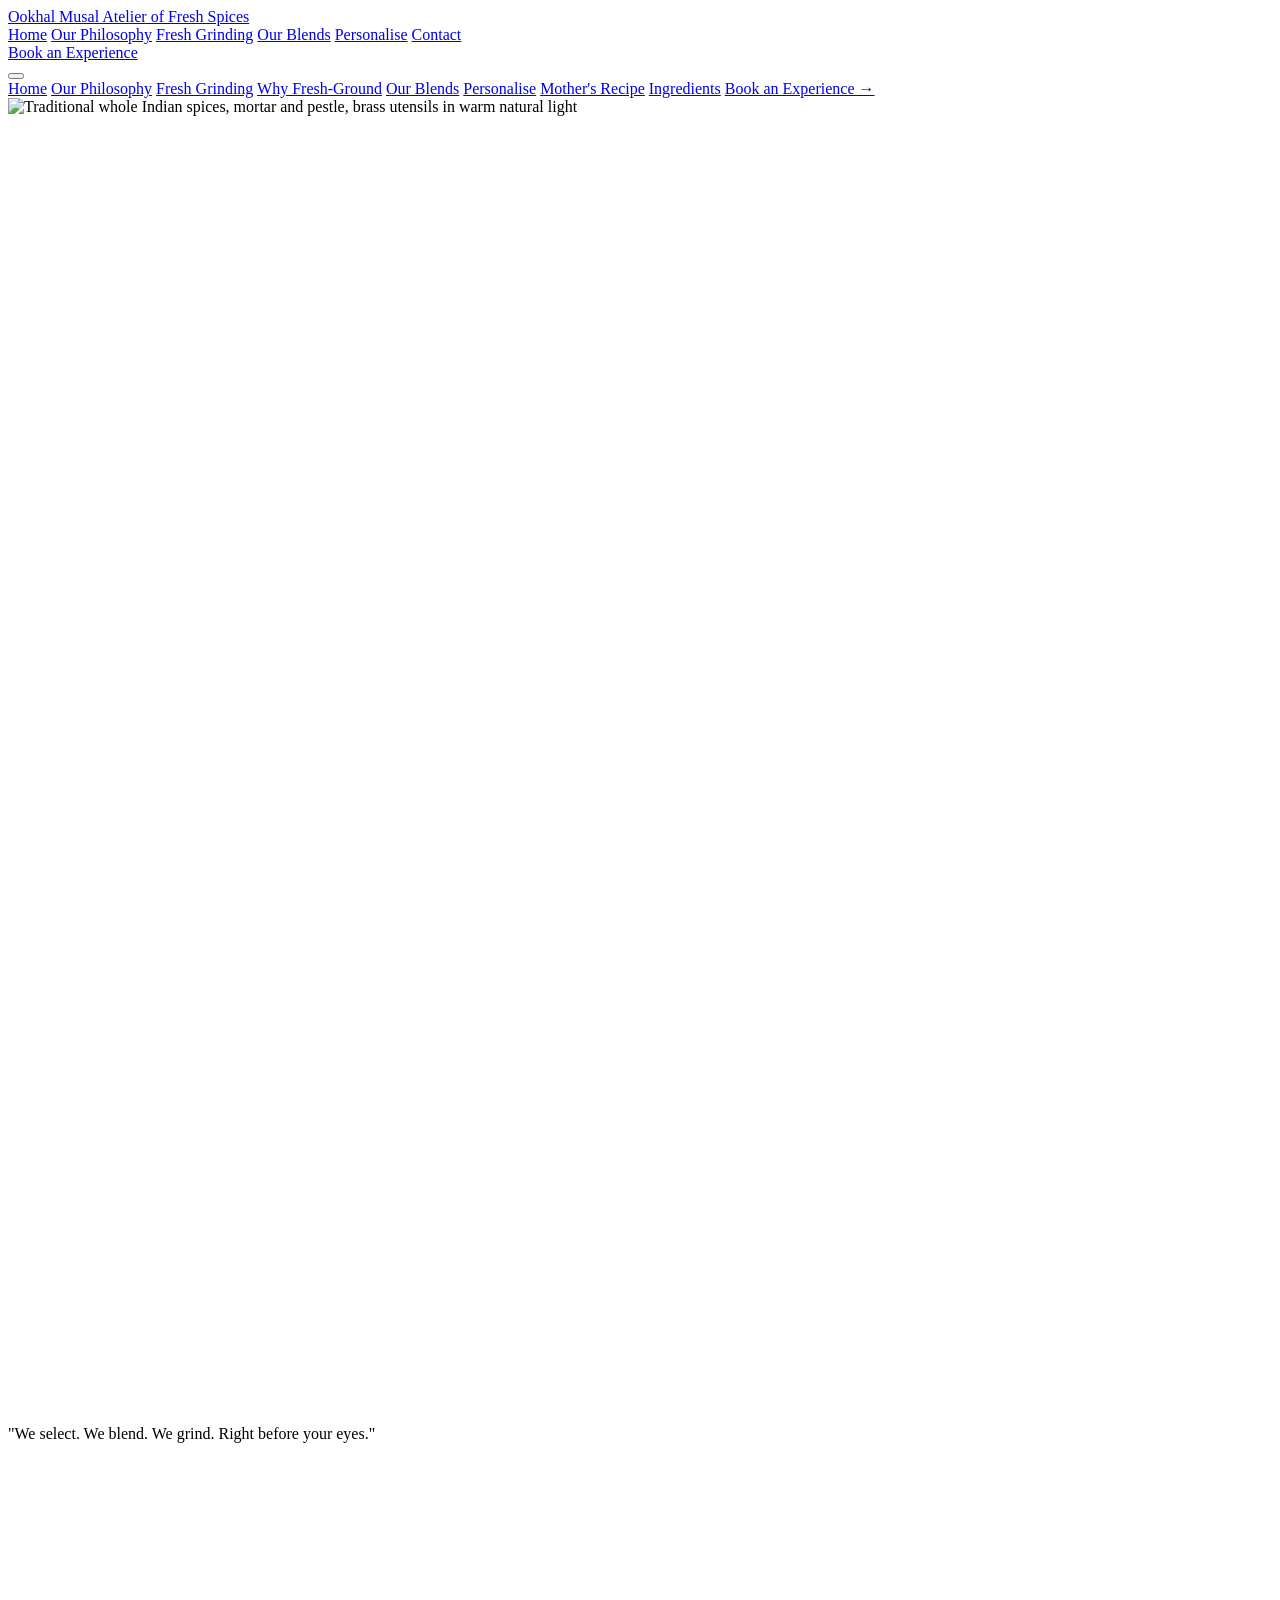
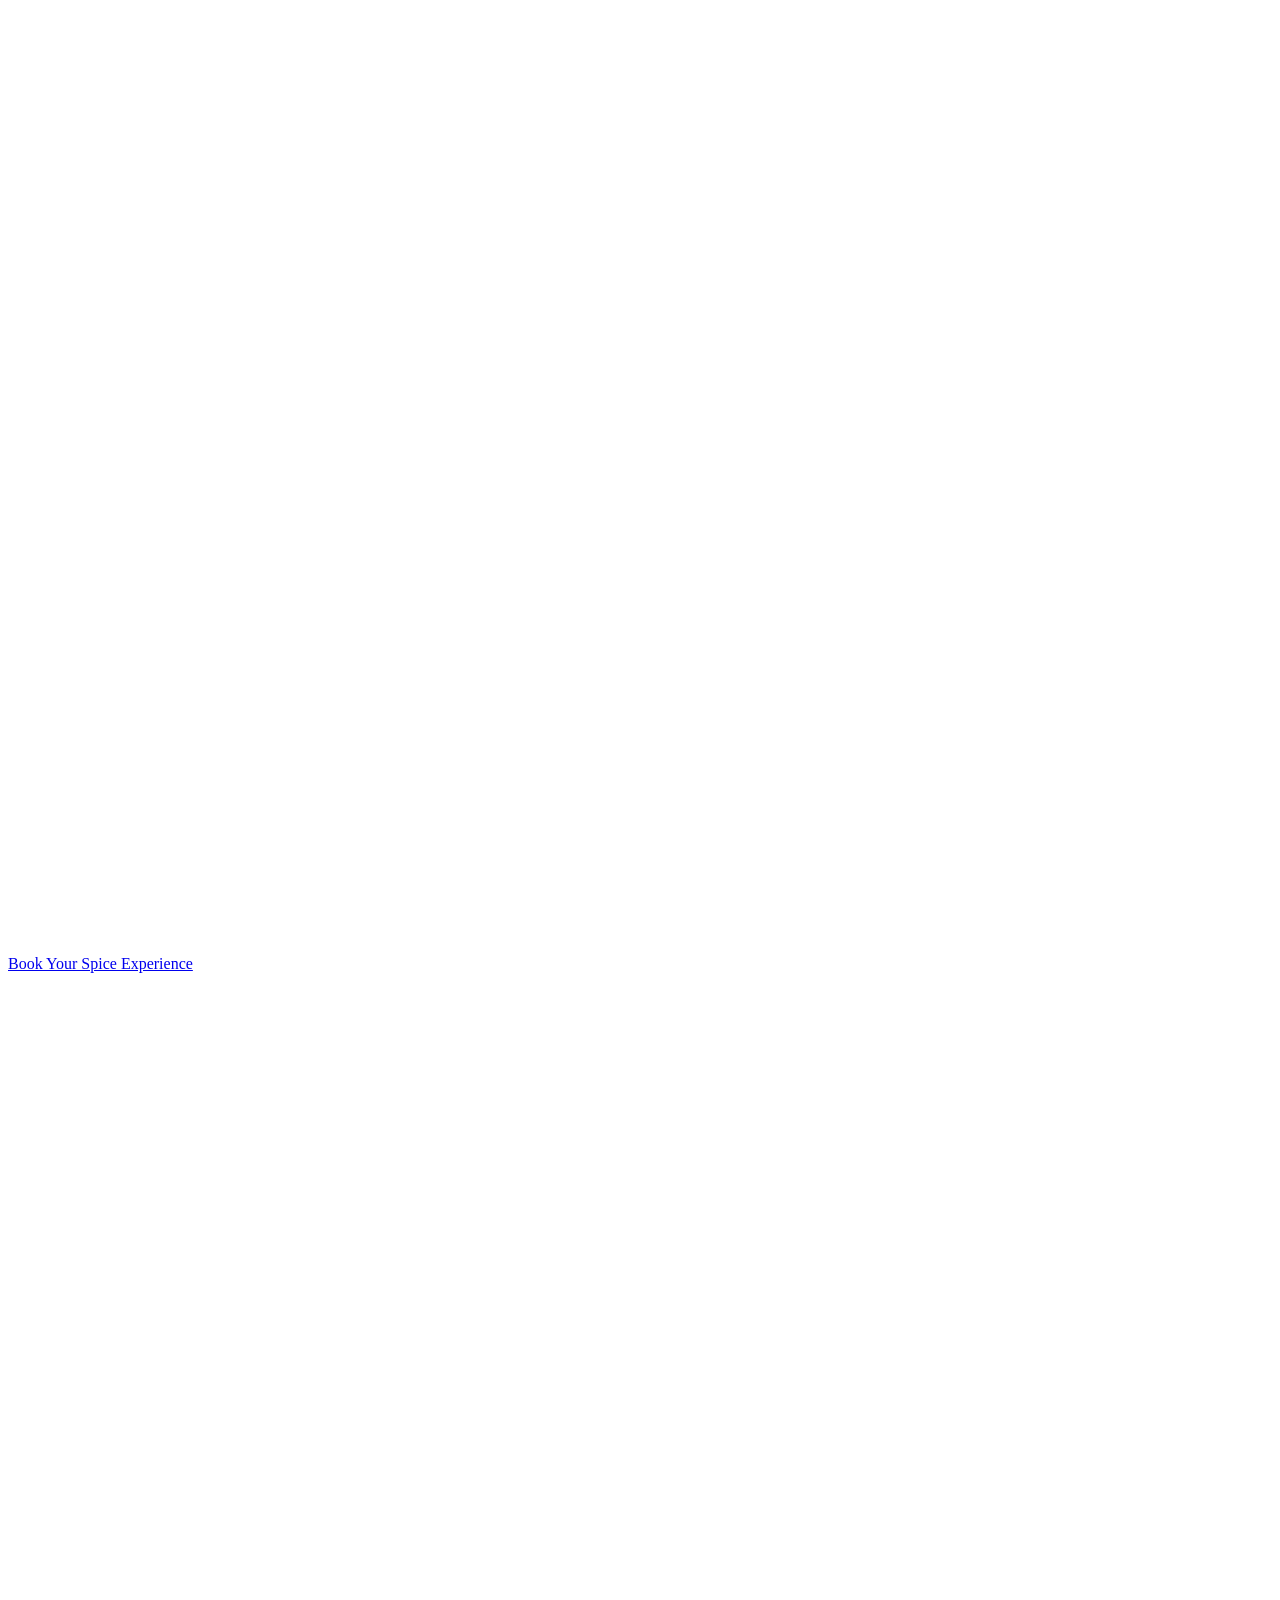
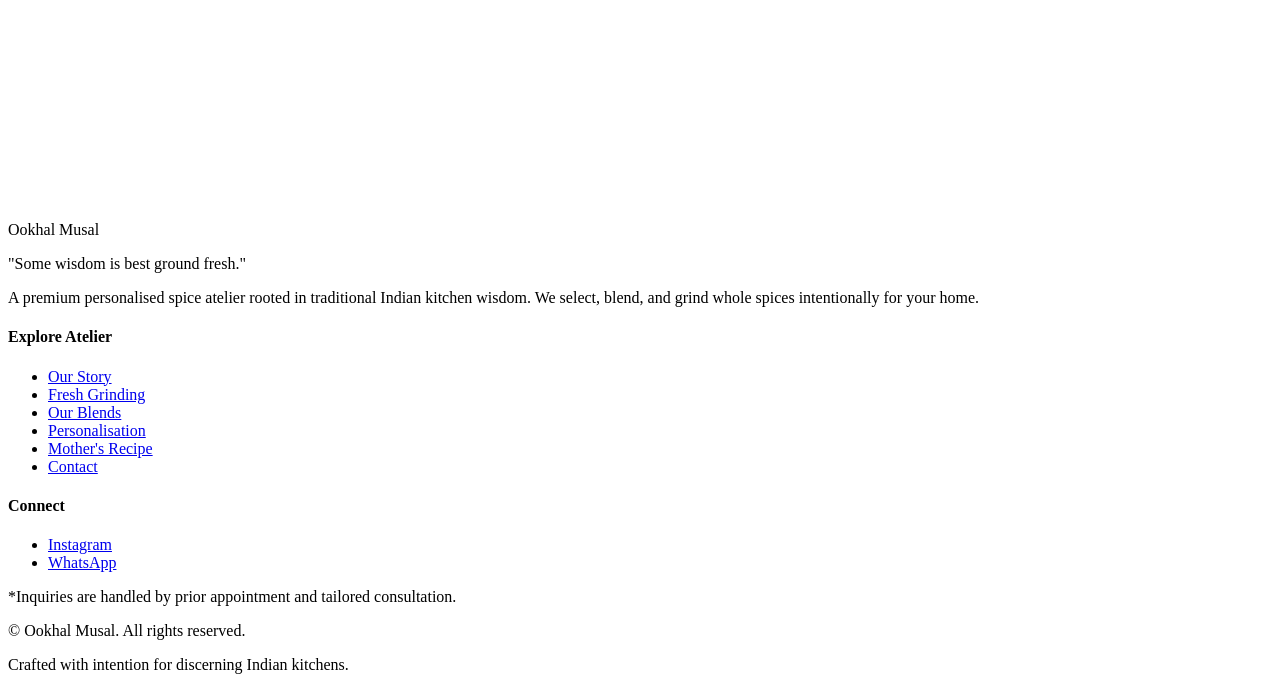
==== index.html @ a15b0752 "Add files via upload" ====
<!DOCTYPE html>
<html lang="en" class="scroll-smooth">
<head>
  <meta charset="UTF-8">
  <meta name="viewport" content="width=device-width, initial-scale=1.0">
  <title>Ookhal Musal | Fresh-Ground Spices, Made for Your Kitchen</title>
  <meta name="description" content="Rediscover the wisdom of traditional Indian kitchens. Ookhal Musal creates personalised spice blends using whole spices, freshly blended and ground for your kitchen.">
  
  <!-- Google Fonts: Cormorant Garamond, DM Serif Display & Manrope -->
  <link rel="preconnect" href="https://fonts.googleapis.com">
  <link rel="preconnect" href="https://fonts.gstatic.com" crossorigin>
  <link href="https://fonts.googleapis.com/css2?family=Cormorant+Garamond:ital,wght@0,300;0,400;0,500;0,600;0,700;1,400;1,600&family=DM+Serif+Display:ital@0;1&family=Manrope:wght@300;400;500;600;700&display=swap" rel="stylesheet">
  
  <!-- Tailwind CSS CDN -->
  <script src="https://cdn.tailwindcss.com"></script>
  <script>
    tailwind.config = {
      theme: {
        extend: {
          colors: {
            walnut: {
              DEFAULT: '#3E3025',
              dark: '#2A1F17',
              deep: '#1F1711',
              light: '#534335'
            },
            ivory: {
              DEFAULT: '#E9DFC9',
              light: '#F5EFE1',
              dark: '#DDD2B8',
              cream: '#FAF6ED'
            },
            terracotta: {
              DEFAULT: '#A65F3D',
              dark: '#8C4D2E',
              light: '#BE7654'
            },
            sage: {
              DEFAULT: '#8B8060',
              light: '#A59B78',
              dark: '#71674A'
            },
            brass: {
              DEFAULT: '#C2A16B',
              light: '#D4B889',
              dark: '#A5844E'
            },
            stone: {
              DEFAULT: '#B8A38C',
              light: '#CFC0AE',
              dark: '#9E8871'
            }
          },
          fontFamily: {
            serif: ['"Cormorant Garamond"', 'Georgia', 'serif'],
            display: ['"DM Serif Display"', 'Georgia', 'serif'],
            sans: ['"Manrope"', '-apple-system', 'sans-serif'],
          }
        }
      }
    }
  </script>

  <!-- Lucide Icons -->
  <script src="https://unpkg.com/lucide@latest"></script>

  <style>
    /* Custom Scrollbar */
    ::-webkit-scrollbar {
      width: 8px;
    }
    ::-webkit-scrollbar-track {
      background: #F5EFE1;
    }
    ::-webkit-scrollbar-thumb {
      background: #B8A38C;
      border-radius: 4px;
    }
    ::-webkit-scrollbar-thumb:hover {
      background: #A65F3D;
    }

    /* Textured subtle background effect */
    .paper-texture {
      background-color: #F5EFE1;
      background-image: radial-gradient(#3E3025 0.5px, transparent 0.5px);
      background-size: 24px 24px;
      opacity: 0.98;
    }

    /* Subtle reveal animations */
    .fade-in-section {
      opacity: 0;
      transform: translateY(24px);
      transition: opacity 0.8s cubic-bezier(0.16, 1, 0.3, 1), transform 0.8s cubic-bezier(0.16, 1, 0.3, 1);
      will-change: opacity, transform;
    }
    .fade-in-section.is-visible {
      opacity: 1;
      transform: translateY(0);
    }
  </style>
</head>
<body class="font-sans text-walnut bg-ivory-light antialiased selection:bg-terracotta selection:text-ivory-light">

  <!-- ==================== HEADER & NAVIGATION ==================== -->
  <header id="main-header" class="fixed top-0 left-0 right-0 z-50 transition-all duration-300 bg-ivory-light/90 backdrop-blur-md border-b border-stone/20">
    <div class="max-w-7xl mx-auto px-6 lg:px-12 h-20 flex items-center justify-between">
      
      <!-- Brand Logo -->
      <a href="#hero" class="flex flex-col group">
        <span class="font-display tracking-[0.22em] text-xl lg:text-2xl text-walnut uppercase group-hover:text-terracotta transition-colors">
          Ookhal Musal
        </span>
        <span class="font-serif italic text-xs tracking-wider text-sage -mt-1">
          Atelier of Fresh Spices
        </span>
      </a>

      <!-- Desktop Nav -->
      <nav class="hidden md:flex items-center space-x-8 text-xs uppercase tracking-[0.16em] font-medium text-walnut/80">
        <a href="#hero" class="hover:text-terracotta transition-colors py-1">Home</a>
        <a href="#philosophy" class="hover:text-terracotta transition-colors py-1">Our Philosophy</a>
        <a href="#ritual" class="hover:text-terracotta transition-colors py-1">Fresh Grinding</a>
        <a href="#blends" class="hover:text-terracotta transition-colors py-1">Our Blends</a>
        <a href="#personalise" class="hover:text-terracotta transition-colors py-1">Personalise</a>
        <a href="#enquiry" class="hover:text-terracotta transition-colors py-1">Contact</a>
      </nav>

      <!-- Header Action CTA -->
      <div class="hidden sm:flex items-center space-x-4">
        <a href="#enquiry" class="px-5 py-2.5 rounded-full text-xs font-semibold tracking-wider uppercase bg-walnut text-ivory hover:bg-terracotta transition-all duration-300 shadow-sm hover:shadow">
          Book an Experience
        </a>
      </div>

      <!-- Mobile Hamburger Button -->
      <button id="mobile-menu-btn" class="md:hidden text-walnut p-2 focus:outline-none" aria-label="Toggle Menu">
        <i data-lucide="menu" class="w-6 h-6"></i>
      </button>
    </div>

    <!-- Mobile Navigation Drawer -->
    <div id="mobile-menu" class="hidden md:hidden bg-ivory-light border-b border-stone/30 px-6 py-6 space-y-4">
      <a href="#hero" class="mobile-nav-link block text-sm uppercase tracking-wider font-medium text-walnut hover:text-terracotta">Home</a>
      <a href="#philosophy" class="mobile-nav-link block text-sm uppercase tracking-wider font-medium text-walnut hover:text-terracotta">Our Philosophy</a>
      <a href="#ritual" class="mobile-nav-link block text-sm uppercase tracking-wider font-medium text-walnut hover:text-terracotta">Fresh Grinding</a>
      <a href="#difference" class="mobile-nav-link block text-sm uppercase tracking-wider font-medium text-walnut hover:text-terracotta">Why Fresh-Ground</a>
      <a href="#blends" class="mobile-nav-link block text-sm uppercase tracking-wider font-medium text-walnut hover:text-terracotta">Our Blends</a>
      <a href="#personalise" class="mobile-nav-link block text-sm uppercase tracking-wider font-medium text-walnut hover:text-terracotta">Personalise</a>
      <a href="#mother-recipe" class="mobile-nav-link block text-sm uppercase tracking-wider font-medium text-walnut hover:text-terracotta">Mother's Recipe</a>
      <a href="#ingredients" class="mobile-nav-link block text-sm uppercase tracking-wider font-medium text-walnut hover:text-terracotta">Ingredients</a>
      <a href="#enquiry" class="mobile-nav-link block text-sm uppercase tracking-wider font-semibold text-terracotta">Book an Experience &rarr;</a>
    </div>
  </header>

  <!-- ==================== SECTION 1 — HERO ==================== -->
  <section id="hero" class="relative min-h-[92vh] flex items-center pt-24 pb-16 overflow-hidden">
    <!-- Background ambiance with subtle warm kitchen tones -->
    <div class="absolute inset-0 z-0">
      <img 
        src="https://images.unsplash.com/photo-1596040033229-a9821ebd058d?q=80&w=2000&auto=format&fit=crop" 
        alt="Traditional whole Indian spices, mortar and pestle, brass utensils in warm natural light" 
        class="w-full h-full object-cover object-center brightness-[0.88] contrast-[0.98]"
      />
      <!-- Gentle gradient overlays to balance contrast and preserve typography readability -->
      <div class="absolute inset-0 bg-gradient-to-r from-ivory-cream/95 via-ivory-cream/85 to-ivory-cream/40 lg:w-3/5"></div>
      <div class="absolute inset-0 bg-gradient-to-t from-ivory-light via-transparent to-ivory-light/40"></div>
    </div>

    <div class="relative z-10 max-w-7xl mx-auto px-6 lg:px-12 w-full">
      <div class="max-w-2xl lg:py-12 fade-in-section">
        
        <!-- Atelier Tag -->
        <div class="inline-flex items-center space-x-2 border-b border-terracotta/40 pb-1 mb-6">
          <span class="w-2 h-2 rounded-full bg-terracotta"></span>
          <span class="text-xs uppercase tracking-[0.25em] font-medium text-walnut/80">
            Personalised Spice Atelier
          </span>
        </div>

        <!-- Headline -->
        <h1 class="font-serif text-4xl sm:text-5xl lg:text-6xl text-walnut leading-[1.12] mb-6 font-normal">
          Some wisdom is best <br>
          <span class="italic font-normal text-terracotta">ground fresh.</span>
        </h1>

        <!-- Supporting Copy -->
        <p class="text-base sm:text-lg text-walnut/85 font-light leading-relaxed mb-8 max-w-xl">
          Rooted in the wisdom of our grandmothers, <strong class="font-medium text-walnut">Ookhal Musal</strong> brings the art of fresh-ground spices back to your kitchen. Thoughtfully selected, personally blended and ground fresh for you.
        </p>

        <!-- CTA Buttons -->
        <div class="flex flex-col sm:flex-row items-stretch sm:items-center gap-4 pt-2">
          <a href="#enquiry" class="inline-flex justify-center items-center px-8 py-3.5 rounded-full text-xs uppercase tracking-[0.18em] font-semibold bg-terracotta text-ivory-light hover:bg-terracotta-dark transition-all duration-300 shadow-md hover:shadow-lg">
            Experience Fresh Grinding
          </a>
          <a href="#philosophy" class="inline-flex justify-center items-center px-7 py-3.5 rounded-full text-xs uppercase tracking-[0.18em] font-medium border border-walnut/40 text-walnut hover:bg-walnut/5 transition-all duration-300">
            Discover Our Story
          </a>
        </div>

        <!-- Micro Feature Badges -->
        <div class="grid grid-cols-3 gap-4 pt-12 mt-8 border-t border-stone/30 text-xs text-walnut/70">
          <div>
            <p class="font-serif italic text-base text-walnut font-medium">Whole Botanicals</p>
            <p class="text-[11px] leading-tight text-sage">Hand-selected spices</p>
          </div>
          <div>
            <p class="font-serif italic text-base text-walnut font-medium">Bespoke Ratios</p>
            <p class="text-[11px] leading-tight text-sage">Tuned to your palate</p>
          </div>
          <div>
            <p class="font-serif italic text-base text-walnut font-medium">Ground On Demand</p>
            <p class="text-[11px] leading-tight text-sage">Before your eyes</p>
          </div>
        </div>

      </div>
    </div>
  </section>

  <!-- ==================== SECTION 2 — THE PHILOSOPHY ==================== -->
  <section id="philosophy" class="py-24 bg-ivory-cream relative border-t border-stone/20">
    <div class="max-w-7xl mx-auto px-6 lg:px-12">
      
      <div class="grid grid-cols-1 lg:grid-cols-12 gap-12 lg:gap-16 items-center">
        
        <!-- Left: Imagery & Still Life Composition -->
        <div class="lg:col-span-5 order-2 lg:order-1 relative fade-in-section">
          <div class="relative mx-auto max-w-md lg:max-w-none">
            <!-- Main artistic photo -->
            <div class="relative overflow-hidden rounded-2xl shadow-xl border border-stone/20 aspect-[4/5]">
              <img 
                src="https://images.unsplash.com/photo-1615485290382-441e4d049cb5?q=80&w=1200&auto=format&fit=crop" 
                alt="Rustic kitchen tabletop with brass mortar and pestle and whole spices" 
                class="w-full h-full object-cover"
              />
              <div class="absolute inset-0 bg-walnut/10 mix-blend-multiply"></div>
            </div>

            <!-- Floating handwritten card accent -->
            <div class="absolute -bottom-6 -right-4 sm:-right-8 bg-ivory-light p-6 rounded-xl shadow-lg border border-brass/30 max-w-[240px]">
              <p class="font-serif italic text-sm text-walnut leading-snug">
                "An old kitchen never measured by grams, but by the fragrance that filled the courtyard."
              </p>
              <span class="block text-[10px] uppercase tracking-widest text-sage mt-2">Dadi's Kitchen Note</span>
            </div>
          </div>
        </div>

        <!-- Right: Storytelling Text -->
        <div class="lg:col-span-7 order-1 lg:order-2 fade-in-section">
          <div class="max-w-xl">
            <span class="text-xs uppercase tracking-[0.25em] text-terracotta font-semibold block mb-3">
              The Philosophy
            </span>
            <h2 class="font-serif text-3xl sm:text-4xl lg:text-5xl text-walnut font-normal leading-tight mb-8">
              Food is more than nourishment.
            </h2>

            <div class="space-y-5 text-walnut/80 text-base sm:text-lg leading-relaxed font-light">
              <p class="font-serif italic text-xl text-walnut/90 border-l-2 border-terracotta pl-4 my-4">
                "Food is not merely nourishment. It is care, memory, ritual and medicine."
              </p>
              <p>
                We believe food is care, memory, ritual and intention.
              </p>
              <p>
                Our grandmothers knew that every spice had a purpose. Every blend had a story. Every kitchen had its own secrets passed down through touch, instinct, and the comforting clink of the heavy mortar and pestle.
              </p>
              <p>
                At <span class="font-medium text-walnut">Ookhal Musal</span>, we return to that wisdom — thoughtfully sourcing whole spices, blending them around your needs, and grinding them fresh so that their aroma and flavour can be experienced at their fullest.
              </p>
            </div>

            <div class="mt-8 pt-6 border-t border-stone/20 flex items-center space-x-6 text-sm text-sage">
              <span class="flex items-center gap-2">
                <i data-lucide="check" class="w-4 h-4 text-terracotta"></i> Small Batches
              </span>
              <span class="flex items-center gap-2">
                <i data-lucide="check" class="w-4 h-4 text-terracotta"></i> Zero Compromise
              </span>
              <span class="flex items-center gap-2">
                <i data-lucide="check" class="w-4 h-4 text-terracotta"></i> Pure Botanicals
              </span>
            </div>
          </div>
        </div>

      </div>

    </div>
  </section>

  <!-- ==================== SECTION 3 — THE FRESH-GROUND RITUAL ==================== -->
  <section id="ritual" class="py-24 bg-ivory-light relative">
    <div class="max-w-7xl mx-auto px-6 lg:px-12">
      
      <!-- Section Header -->
      <div class="text-center max-w-2xl mx-auto mb-16 fade-in-section">
        <span class="text-xs uppercase tracking-[0.25em] text-terracotta font-semibold block mb-3">
          Our Fourfold Process
        </span>
        <h2 class="font-serif text-3xl sm:text-4xl lg:text-5xl text-walnut font-normal leading-tight mb-4">
          The ritual of making it fresh.
        </h2>
        <p class="text-walnut/70 text-base font-light">
          We honor the measured rhythm of traditional Indian preparation. Every jar is crafted by intention, not automated conveyor belts.
        </p>
      </div>

      <!-- 4 Steps Grid -->
      <div class="grid grid-cols-1 md:grid-cols-2 lg:grid-cols-4 gap-8">
        
        <!-- Step 1 -->
        <div class="group bg-ivory-cream/80 p-8 rounded-2xl border border-stone/30 hover:border-brass/60 transition-all duration-300 shadow-sm hover:shadow-md fade-in-section">
          <div class="flex items-center justify-between mb-6">
            <span class="font-serif italic text-3xl text-stone-dark font-light group-hover:text-terracotta transition-colors">01</span>
            <div class="w-10 h-10 rounded-full bg-ivory flex items-center justify-center border border-stone/30 text-walnut">
              <i data-lucide="sparkles" class="w-5 h-5 text-terracotta"></i>
            </div>
          </div>
          <h3 class="font-serif text-2xl text-walnut tracking-wide mb-3 uppercase">SELECT</h3>
          <p class="text-walnut/75 text-sm leading-relaxed font-light">
            We choose whole spices based on your specific recipes, flavour inclinations and dietary considerations.
          </p>
        </div>

        <!-- Step 2 -->
        <div class="group bg-ivory-cream/80 p-8 rounded-2xl border border-stone/30 hover:border-brass/60 transition-all duration-300 shadow-sm hover:shadow-md fade-in-section">
          <div class="flex items-center justify-between mb-6">
            <span class="font-serif italic text-3xl text-stone-dark font-light group-hover:text-terracotta transition-colors">02</span>
            <div class="w-10 h-10 rounded-full bg-ivory flex items-center justify-center border border-stone/30 text-walnut">
              <i data-lucide="scale" class="w-5 h-5 text-terracotta"></i>
            </div>
          </div>
          <h3 class="font-serif text-2xl text-walnut tracking-wide mb-3 uppercase">BLEND</h3>
          <p class="text-walnut/75 text-sm leading-relaxed font-light">
            We balance notes of heat, floral sweetness and earthy undertones according to your exact palate and purpose.
          </p>
        </div>

        <!-- Step 3 -->
        <div class="group bg-ivory-cream/80 p-8 rounded-2xl border border-stone/30 hover:border-brass/60 transition-all duration-300 shadow-sm hover:shadow-md fade-in-section">
          <div class="flex items-center justify-between mb-6">
            <span class="font-serif italic text-3xl text-stone-dark font-light group-hover:text-terracotta transition-colors">03</span>
            <div class="w-10 h-10 rounded-full bg-ivory flex items-center justify-center border border-stone/30 text-walnut">
              <i data-lucide="hammer" class="w-5 h-5 text-terracotta"></i>
            </div>
          </div>
          <h3 class="font-serif text-2xl text-walnut tracking-wide mb-3 uppercase">GRIND</h3>
          <p class="text-walnut/75 text-sm leading-relaxed font-light">
            Your spices are ground fresh, right before your eyes, unlocking the fragile volatile aromatic compounds in real time.
          </p>
        </div>

        <!-- Step 4 -->
        <div class="group bg-ivory-cream/80 p-8 rounded-2xl border border-stone/30 hover:border-brass/60 transition-all duration-300 shadow-sm hover:shadow-md fade-in-section">
          <div class="flex items-center justify-between mb-6">
            <span class="font-serif italic text-3xl text-stone-dark font-light group-hover:text-terracotta transition-colors">04</span>
            <div class="w-10 h-10 rounded-full bg-ivory flex items-center justify-center border border-stone/30 text-walnut">
              <i data-lucide="shield-check" class="w-5 h-5 text-terracotta"></i>
            </div>
          </div>
          <h3 class="font-serif text-2xl text-walnut tracking-wide mb-3 uppercase">PRESERVE</h3>
          <p class="text-walnut/75 text-sm leading-relaxed font-light">
            Your freshly ground blend is sealed immediately to preserve natural freshness, aroma and flavour as much as possible.
          </p>
        </div>

      </div>

      <div class="mt-16 text-center">
        <p class="font-serif italic text-lg text-walnut/80">
          "We select. We blend. We grind. Right before your eyes."
        </p>
      </div>

    </div>
  </section>

  <!-- ==================== SECTION 4 — WHY FRESH-GROUND? ==================== -->
  <section id="difference" class="py-24 bg-ivory-cream border-y border-stone/20 relative">
    <div class="max-w-7xl mx-auto px-6 lg:px-12">
      
      <div class="text-center max-w-3xl mx-auto mb-16 fade-in-section">
        <span class="text-xs uppercase tracking-[0.25em] text-terracotta font-semibold block mb-3">
          A Comparative Perspective
        </span>
        <h2 class="font-serif text-3xl sm:text-4xl lg:text-5xl text-walnut font-normal leading-tight mb-4">
          Experience the difference.
        </h2>
        <p class="text-walnut/75 text-base sm:text-lg font-light">
          Grinding whole spices fresh and storing carefully helps minimise unnecessary exposure to air, light and time, which can gradually diminish aromatic compounds and nuanced culinary character.
        </p>
      </div>

      <!-- Split Layout Comparison -->
      <div class="grid grid-cols-1 lg:grid-cols-2 gap-8 lg:gap-12 items-stretch fade-in-section">
        
        <!-- Side A: Whole Spices & Integrity -->
        <div class="bg-ivory-light p-8 sm:p-10 rounded-2xl border border-stone/30 shadow-sm flex flex-col justify-between">
          <div>
            <div class="flex items-center space-x-3 mb-6">
              <div class="w-8 h-8 rounded-full bg-terracotta/10 flex items-center justify-center text-terracotta">
                <i data-lucide="sun" class="w-4 h-4"></i>
              </div>
              <h3 class="font-serif text-2xl text-walnut">The Intact Botanical State</h3>
            </div>
            
            <p class="text-walnut/80 text-sm sm:text-base leading-relaxed mb-6 font-light">
              Within a whole spice kernel, pod, or bark, natural volatile aromatics and essential oils remain safeguarded within microscopic cell walls, protected from atmospheric oxidation until the moment of rupture.
            </p>

            <ul class="space-y-3.5 text-sm text-walnut/85">
              <li class="flex items-start gap-3">
                <i data-lucide="check-circle" class="w-4 h-4 text-terracotta mt-0.5 shrink-0"></i>
                <span><strong>Whole spices selected with care:</strong> Inspected visually for oil richness and purity.</span>
              </li>
              <li class="flex items-start gap-3">
                <i data-lucide="check-circle" class="w-4 h-4 text-terracotta mt-0.5 shrink-0"></i>
                <span><strong>Aromatic integrity:</strong> Fragrant terpene and phenol compounds stay protected in nature's shell.</span>
              </li>
              <li class="flex items-start gap-3">
                <i data-lucide="check-circle" class="w-4 h-4 text-terracotta mt-0.5 shrink-0"></i>
                <span><strong>Complete transparency:</strong> You inspect every seed, clove, cardamom pod and star anise yourself.</span>
              </li>
            </ul>
          </div>

          <div class="mt-8 pt-6 border-t border-stone/20 text-xs text-sage italic">
            "Before the mortar touches stone, every spice is a whole work of nature."
          </div>
        </div>

        <!-- Side B: Freshly Ground & Custom Craft -->
        <div class="bg-walnut text-ivory p-8 sm:p-10 rounded-2xl border border-walnut-dark shadow-lg flex flex-col justify-between">
          <div>
            <div class="flex items-center space-x-3 mb-6">
              <div class="w-8 h-8 rounded-full bg-brass/20 flex items-center justify-center text-brass">
                <i data-lucide="sparkle" class="w-4 h-4"></i>
              </div>
              <h3 class="font-serif text-2xl text-ivory">The Freshly Ground Atelier</h3>
            </div>
            
            <p class="text-ivory/80 text-sm sm:text-base leading-relaxed mb-6 font-light">
              By grinding on demand in front of you, the essential aromatics are awakened right as your blend is jarred. Prepared in small batches exclusively for your family's cooking rituals.
            </p>

            <ul class="space-y-3.5 text-sm text-ivory/85">
              <li class="flex items-start gap-3">
                <i data-lucide="check-circle-2" class="w-4 h-4 text-brass mt-0.5 shrink-0"></i>
                <span><strong>Personalised blends:</strong> Crafted for your dishes rather than one-size-fits-all mass formulas.</span>
              </li>
              <li class="flex items-start gap-3">
                <i data-lucide="check-circle-2" class="w-4 h-4 text-brass mt-0.5 shrink-0"></i>
                <span><strong>Grinding in front of you:</strong> An intimate, sensory experience filled with real aromas.</span>
              </li>
              <li class="flex items-start gap-3">
                <i data-lucide="check-circle-2" class="w-4 h-4 text-brass mt-0.5 shrink-0"></i>
                <span><strong>Freshness-focused packing:</strong> Small batches crafted on demand to ensure culinary vitality.</span>
              </li>
            </ul>
          </div>

          <div class="mt-8 pt-6 border-t border-white/10 text-xs text-brass-light italic">
            "No months on distribution warehouse shelves. Freshly ground. Made for your kitchen."
          </div>
        </div>

      </div>

    </div>
  </section>

  <!-- ==================== SECTION 5 — OUR SIGNATURE BLENDS ==================== -->
  <section id="blends" class="py-24 bg-ivory-light relative">
    <div class="max-w-7xl mx-auto px-6 lg:px-12">
      
      <!-- Section Header -->
      <div class="flex flex-col md:flex-row md:items-end justify-between mb-16 fade-in-section">
        <div class="max-w-2xl">
          <span class="text-xs uppercase tracking-[0.25em] text-terracotta font-semibold block mb-3">
            Signature Blend Concepts
          </span>
          <h2 class="font-serif text-3xl sm:text-4xl lg:text-5xl text-walnut font-normal leading-tight">
            Curated recipes, freshly awakened.
          </h2>
        </div>
        <div class="mt-4 md:mt-0 max-w-sm">
          <p class="text-xs text-walnut/70 leading-relaxed font-light">
            *These represent foundational concepts. Every jar we create can be personally reformulated around your pantry, heat tolerance, and family recipes.
          </p>
        </div>
      </div>

      <!-- Blend Cards Grid -->
      <div class="grid grid-cols-1 md:grid-cols-2 lg:grid-cols-3 gap-8">
        
        <!-- Card 1: Ghar Ka Garam Masala -->
        <div class="group bg-ivory-cream rounded-2xl overflow-hidden border border-stone/30 hover:border-terracotta/40 transition-all duration-300 shadow-sm hover:shadow-xl flex flex-col fade-in-section">
          <div class="h-56 overflow-hidden relative">
            <img 
              src="https://images.unsplash.com/photo-1599940824399-b87987ceb72a?q=80&w=900&auto=format&fit=crop" 
              alt="Ghar Ka Garam Masala spices" 
              class="w-full h-full object-cover group-hover:scale-105 transition-transform duration-700"
            />
            <div class="absolute top-4 right-4 bg-walnut/80 backdrop-blur-md px-3 py-1 rounded-full text-[11px] text-ivory tracking-widest uppercase">
              Classic Blend
            </div>
          </div>
          <div class="p-8 flex-1 flex flex-col justify-between">
            <div>
              <h3 class="font-serif text-2xl text-walnut mb-1">Ghar Ka Garam Masala</h3>
              <p class="font-serif italic text-sm text-terracotta mb-4">"The warmth and familiarity of home."</p>
              <p class="text-walnut/75 text-sm leading-relaxed font-light mb-6">
                A comforting harmonic balance of black cardamom, cinnamon quill, mace, roasted cumin, and black pepper. Ground to bring depth without overpowering.
              </p>
            </div>
            <div class="pt-4 border-t border-stone/20">
              <button onclick="prefillEnquiry('Ghar Ka Garam Masala')" class="text-xs uppercase tracking-widest font-semibold text-walnut hover:text-terracotta flex items-center gap-2 group-hover:translate-x-1 transition-all">
                Discover this blend <i data-lucide="arrow-right" class="w-3.5 h-3.5"></i>
              </button>
            </div>
          </div>
        </div>

        <!-- Card 2: Dal Ka Tadka -->
        <div class="group bg-ivory-cream rounded-2xl overflow-hidden border border-stone/30 hover:border-terracotta/40 transition-all duration-300 shadow-sm hover:shadow-xl flex flex-col fade-in-section">
          <div class="h-56 overflow-hidden relative">
            <img 
              src="https://images.unsplash.com/photo-1509358271058-acd22cc93898?q=80&w=900&auto=format&fit=crop" 
              alt="Dal Ka Tadka whole tempering spices" 
              class="w-full h-full object-cover group-hover:scale-105 transition-transform duration-700"
            />
            <div class="absolute top-4 right-4 bg-walnut/80 backdrop-blur-md px-3 py-1 rounded-full text-[11px] text-ivory tracking-widest uppercase">
              Tempering
            </div>
          </div>
          <div class="p-8 flex-1 flex flex-col justify-between">
            <div>
              <h3 class="font-serif text-2xl text-walnut mb-1">Dal Ka Tadka</h3>
              <p class="font-serif italic text-sm text-terracotta mb-4">"The little ritual that transforms the everyday."</p>
              <p class="text-walnut/75 text-sm leading-relaxed font-light mb-6">
                Crisp cumin, crushed coriander seeds, aromatic hing, and dry ginger notes calibrated for sizzling ghee infusions that elevate lentil bowls into comforting memories.
              </p>
            </div>
            <div class="pt-4 border-t border-stone/20">
              <button onclick="prefillEnquiry('Dal Ka Tadka')" class="text-xs uppercase tracking-widest font-semibold text-walnut hover:text-terracotta flex items-center gap-2 group-hover:translate-x-1 transition-all">
                Discover this blend <i data-lucide="arrow-right" class="w-3.5 h-3.5"></i>
              </button>
            </div>
          </div>
        </div>

        <!-- Card 3: Chai Ki Khushboo -->
        <div class="group bg-ivory-cream rounded-2xl overflow-hidden border border-stone/30 hover:border-terracotta/40 transition-all duration-300 shadow-sm hover:shadow-xl flex flex-col fade-in-section">
          <div class="h-56 overflow-hidden relative">
            <img 
              src="https://images.unsplash.com/photo-1576092768241-dec231879fc3?q=80&w=900&auto=format&fit=crop" 
              alt="Aromatic chai spices with cinnamon and cardamom" 
              class="w-full h-full object-cover group-hover:scale-105 transition-transform duration-700"
            />
            <div class="absolute top-4 right-4 bg-walnut/80 backdrop-blur-md px-3 py-1 rounded-full text-[11px] text-ivory tracking-widest uppercase">
              Tea Companion
            </div>
          </div>
          <div class="p-8 flex-1 flex flex-col justify-between">
            <div>
              <h3 class="font-serif text-2xl text-walnut mb-1">Chai Ki Khushboo</h3>
              <p class="font-serif italic text-sm text-terracotta mb-4">"A cup made around the aromas you love."</p>
              <p class="text-walnut/75 text-sm leading-relaxed font-light mb-6">
                Bright green cardamom pods, sweet Sri Lankan cinnamon, sun-dried ginger, and gentle clove warmth. Formulated gently so a mere pinch infuses morning serenity.
              </p>
            </div>
            <div class="pt-4 border-t border-stone/20">
              <button onclick="prefillEnquiry('Chai Ki Khushboo')" class="text-xs uppercase tracking-widest font-semibold text-walnut hover:text-terracotta flex items-center gap-2 group-hover:translate-x-1 transition-all">
                Discover this blend <i data-lucide="arrow-right" class="w-3.5 h-3.5"></i>
              </button>
            </div>
          </div>
        </div>

        <!-- Card 4: Sabzi Ka Saathi -->
        <div class="group bg-ivory-cream rounded-2xl overflow-hidden border border-stone/30 hover:border-terracotta/40 transition-all duration-300 shadow-sm hover:shadow-xl flex flex-col fade-in-section">
          <div class="h-56 overflow-hidden relative">
            <img 
              src="https://images.unsplash.com/photo-1546833999-b9f581a1996d?q=80&w=900&auto=format&fit=crop" 
              alt="Everyday sabzi spice powders" 
              class="w-full h-full object-cover group-hover:scale-105 transition-transform duration-700"
            />
            <div class="absolute top-4 right-4 bg-walnut/80 backdrop-blur-md px-3 py-1 rounded-full text-[11px] text-ivory tracking-widest uppercase">
              Everyday Sabzi
            </div>
          </div>
          <div class="p-8 flex-1 flex flex-col justify-between">
            <div>
              <h3 class="font-serif text-2xl text-walnut mb-1">Sabzi Ka Saathi</h3>
              <p class="font-serif italic text-sm text-terracotta mb-4">"A thoughtfully blended companion for everyday vegetables."</p>
              <p class="text-walnut/75 text-sm leading-relaxed font-light mb-6">
                Designed to accentuate seasonal greens, okra, gourds and stir-fries. Mildly aromatic with roasted fenugreek, coriander seeds, and amchur tang.
              </p>
            </div>
            <div class="pt-4 border-t border-stone/20">
              <button onclick="prefillEnquiry('Sabzi Ka Saathi')" class="text-xs uppercase tracking-widest font-semibold text-walnut hover:text-terracotta flex items-center gap-2 group-hover:translate-x-1 transition-all">
                Discover this blend <i data-lucide="arrow-right" class="w-3.5 h-3.5"></i>
              </button>
            </div>
          </div>
        </div>

        <!-- Card 5: Khichdi Comfort Blend -->
        <div class="group bg-ivory-cream rounded-2xl overflow-hidden border border-stone/30 hover:border-terracotta/40 transition-all duration-300 shadow-sm hover:shadow-xl flex flex-col fade-in-section">
          <div class="h-56 overflow-hidden relative">
            <img 
              src="https://images.unsplash.com/photo-1512058564366-18510be2db19?q=80&w=900&auto=format&fit=crop" 
              alt="Soothing Khichdi comfort herbs and spices" 
              class="w-full h-full object-cover group-hover:scale-105 transition-transform duration-700"
            />
            <div class="absolute top-4 right-4 bg-walnut/80 backdrop-blur-md px-3 py-1 rounded-full text-[11px] text-ivory tracking-widest uppercase">
              Soothing
            </div>
          </div>
          <div class="p-8 flex-1 flex flex-col justify-between">
            <div>
              <h3 class="font-serif text-2xl text-walnut mb-1">Khichdi Comfort Blend</h3>
              <p class="font-serif italic text-sm text-terracotta mb-4">"Simple food. Thoughtfully seasoned."</p>
              <p class="text-walnut/75 text-sm leading-relaxed font-light mb-6">
                Light, gut-friendly aromatics: golden turmeric root, black pepper, whole cumin, and wild celery seed. Mild, medicinal warmth for recovery and slow evenings.
              </p>
            </div>
            <div class="pt-4 border-t border-stone/20">
              <button onclick="prefillEnquiry('Khichdi Comfort Blend')" class="text-xs uppercase tracking-widest font-semibold text-walnut hover:text-terracotta flex items-center gap-2 group-hover:translate-x-1 transition-all">
                Discover this blend <i data-lucide="arrow-right" class="w-3.5 h-3.5"></i>
              </button>
            </div>
          </div>
        </div>

        <!-- Card 6: Pachak Blend -->
        <div class="group bg-ivory-cream rounded-2xl overflow-hidden border border-stone/30 hover:border-terracotta/40 transition-all duration-300 shadow-sm hover:shadow-xl flex flex-col fade-in-section">
          <div class="h-56 overflow-hidden relative">
            <img 
              src="https://images.unsplash.com/photo-1544787219-7f47ccb76574?q=80&w=900&auto=format&fit=crop" 
              alt="Digestive spices with ajwain and saunf" 
              class="w-full h-full object-cover group-hover:scale-105 transition-transform duration-700"
            />
            <div class="absolute top-4 right-4 bg-walnut/80 backdrop-blur-md px-3 py-1 rounded-full text-[11px] text-ivory tracking-widest uppercase">
              After-Meal
            </div>
          </div>
          <div class="p-8 flex-1 flex flex-col justify-between">
            <div>
              <h3 class="font-serif text-2xl text-walnut mb-1">Pachak Blend</h3>
              <p class="font-serif italic text-sm text-terracotta mb-4">"Inspired by traditional after-meal spice rituals."</p>
              <p class="text-walnut/75 text-sm leading-relaxed font-light mb-6">
                Carom seeds (ajwain), Lucknowi fennel, black salt crystals, dried mint leaves, and roasted cumin. Ground coarse for a crisp, digestive post-meal palate cleanser.
              </p>
            </div>
            <div class="pt-4 border-t border-stone/20">
              <button onclick="prefillEnquiry('Pachak Blend')" class="text-xs uppercase tracking-widest font-semibold text-walnut hover:text-terracotta flex items-center gap-2 group-hover:translate-x-1 transition-all">
                Discover this blend <i data-lucide="arrow-right" class="w-3.5 h-3.5"></i>
              </button>
            </div>
          </div>
        </div>

      </div>

      <!-- Highlight Banner for Personalized Recreations -->
      <div class="mt-12 bg-walnut text-ivory-light p-8 sm:p-10 rounded-2xl border border-walnut-dark flex flex-col md:flex-row items-center justify-between gap-6 fade-in-section">
        <div class="max-w-xl">
          <span class="text-xs uppercase tracking-[0.2em] text-brass font-medium">Concept 07</span>
          <h3 class="font-serif text-2xl sm:text-3xl font-normal mt-1 text-ivory">My Mother's Recipe</h3>
          <p class="text-ivory/80 text-sm mt-2 font-light">
            "A treasured recipe recreated, personalised and freshly ground." Bring us your handwritten notes or memories, and we will formulate it to perfection.
          </p>
        </div>
        <a href="#mother-recipe" class="shrink-0 px-6 py-3 rounded-full text-xs font-semibold uppercase tracking-wider bg-brass text-walnut-deep hover:bg-brass-light transition-all">
          Explore Family Recreation &rarr;
        </a>
      </div>

    </div>
  </section>

  <!-- ==================== SECTION 6 — PERSONALISATION ==================== -->
  <section id="personalise" class="py-24 bg-ivory-cream border-y border-stone/20 relative">
    <div class="max-w-7xl mx-auto px-6 lg:px-12">
      
      <div class="grid grid-cols-1 lg:grid-cols-12 gap-12 lg:gap-16 items-center">
        
        <!-- Left: Descriptive Content -->
        <div class="lg:col-span-6 fade-in-section">
          <span class="text-xs uppercase tracking-[0.25em] text-terracotta font-semibold block mb-3">
            Bespoke Formulation
          </span>
          <h2 class="font-serif text-3xl sm:text-4xl lg:text-5xl text-walnut font-normal leading-tight mb-6">
            Your kitchen. Your flavours. <br>
            <span class="italic text-terracotta font-normal">Your blend.</span>
          </h2>

          <div class="space-y-4 text-walnut/80 text-base leading-relaxed font-light mb-8">
            <p>
              Every kitchen is different. Every family has its own traditions. Every palate has its own preferences.
            </p>
            <p>
              Tell us what you cook, what you love and what you want your spices to bring to your food.
            </p>
            <p>
              We will help you discover, blend and create spices that feel uniquely yours.
            </p>
          </div>

          <a href="#enquiry" class="inline-flex items-center px-8 py-3.5 rounded-full text-xs uppercase tracking-[0.18em] font-semibold bg-terracotta text-ivory-light hover:bg-terracotta-dark transition-all duration-300 shadow-sm">
            Create My Personal Blend
          </a>
        </div>

        <!-- Right: Interactive Personalisation Parameters Grid -->
        <div class="lg:col-span-6 fade-in-section">
          <div class="bg-ivory-light p-8 sm:p-10 rounded-2xl border border-stone/30 shadow-md">
            <h3 class="font-serif text-2xl text-walnut mb-6 pb-3 border-b border-stone/20">
              Personalisation Parameters
            </h3>

            <div class="grid grid-cols-1 sm:grid-cols-2 gap-6">
              
              <div class="flex items-start space-x-3.5">
                <div class="w-8 h-8 rounded-lg bg-terracotta/10 text-terracotta flex items-center justify-center shrink-0 mt-0.5">
                  <i data-lucide="flame" class="w-4 h-4"></i>
                </div>
                <div>
                  <h4 class="font-medium text-sm text-walnut">Spice Intensity & Heat</h4>
                  <p class="text-xs text-walnut/70 mt-1 font-light leading-relaxed">
                    From gentle fragrance to robust Mathania chili warmth.
                  </p>
                </div>
              </div>

              <div class="flex items-start space-x-3.5">
                <div class="w-8 h-8 rounded-lg bg-terracotta/10 text-terracotta flex items-center justify-center shrink-0 mt-0.5">
                  <i data-lucide="wind" class="w-4 h-4"></i>
                </div>
                <div>
                  <h4 class="font-medium text-sm text-walnut">Aromatic Preferences</h4>
                  <p class="text-xs text-walnut/70 mt-1 font-light leading-relaxed">
                    Prioritising floral cardamom, sweet mace, or woody cassia notes.
                  </p>
                </div>
              </div>

              <div class="flex items-start space-x-3.5">
                <div class="w-8 h-8 rounded-lg bg-terracotta/10 text-terracotta flex items-center justify-center shrink-0 mt-0.5">
                  <i data-lucide="compass" class="w-4 h-4"></i>
                </div>
                <div>
                  <h4 class="font-medium text-sm text-walnut">Regional Nuances</h4>
                  <p class="text-xs text-walnut/70 mt-1 font-light leading-relaxed">
                    Awadhi, Malabari, Gujarati, Bengali Panch Phoron or Chettinad inflections.
                  </p>
                </div>
              </div>

              <div class="flex items-start space-x-3.5">
                <div class="w-8 h-8 rounded-lg bg-terracotta/10 text-terracotta flex items-center justify-center shrink-0 mt-0.5">
                  <i data-lucide="utensils" class="w-4 h-4"></i>
                </div>
                <div>
                  <h4 class="font-medium text-sm text-walnut">Everyday Cooking Habits</h4>
                  <p class="text-xs text-walnut/70 mt-1 font-light leading-relaxed">
                    Calibrated specifically for dal, slow roasts, or quick morning sautés.
                  </p>
                </div>
              </div>

              <div class="flex items-start space-x-3.5">
                <div class="w-8 h-8 rounded-lg bg-terracotta/10 text-terracotta flex items-center justify-center shrink-0 mt-0.5">
                  <i data-lucide="book-open" class="w-4 h-4"></i>
                </div>
                <div>
                  <h4 class="font-medium text-sm text-walnut">Family Heirloom Recipes</h4>
                  <p class="text-xs text-walnut/70 mt-1 font-light leading-relaxed">
                    Documented from grandmother's spoken notes and taste memories.
                  </p>
                </div>
              </div>

              <div class="flex items-start space-x-3.5">
                <div class="w-8 h-8 rounded-lg bg-terracotta/10 text-terracotta flex items-center justify-center shrink-0 mt-0.5">
                  <i data-lucide="sliders" class="w-4 h-4"></i>
                </div>
                <div>
                  <h4 class="font-medium text-sm text-walnut">Grind Texture Choice</h4>
                  <p class="text-xs text-walnut/70 mt-1 font-light leading-relaxed">
                    Coarse crushed for tadka, silken for tea, or medium rustic for curries.
                  </p>
                </div>
              </div>

            </div>

            <div class="mt-8 pt-6 border-t border-stone/20 bg-ivory-cream/60 -mx-8 -mb-8 p-6 rounded-b-2xl flex items-center justify-between text-xs text-sage">
              <span>Personalised batch: 100g to 500g</span>
              <span class="font-semibold text-walnut uppercase tracking-wider">Ground in your presence</span>
            </div>
          </div>
        </div>

      </div>

    </div>
  </section>

  <!-- ==================== SECTION 7 — MY MOTHER'S RECIPE ==================== -->
  <section id="mother-recipe" class="py-24 bg-ivory-light relative overflow-hidden">
    <div class="max-w-7xl mx-auto px-6 lg:px-12">
      
      <div class="relative bg-walnut text-ivory rounded-3xl p-8 sm:p-14 lg:p-20 overflow-hidden shadow-2xl fade-in-section">
        <!-- Subtle warm texture backdrop -->
        <div class="absolute inset-0 opacity-15 bg-[radial-gradient(#E9DFC9_1px,transparent_1px)] [background-size:16px_16px]"></div>
        
        <div class="relative z-10 grid grid-cols-1 lg:grid-cols-12 gap-12 items-center">
          
          <div class="lg:col-span-7">
            <span class="text-xs uppercase tracking-[0.25em] text-brass font-medium block mb-4">
              Preserving Family Heritage
            </span>
            <h2 class="font-serif text-3xl sm:text-4xl lg:text-5xl text-ivory font-normal leading-tight mb-6">
              Some recipes are memories.
            </h2>

            <div class="space-y-4 text-ivory/85 text-base sm:text-lg font-light leading-relaxed mb-8">
              <p>
                That masala your grandmother made. The taste you remember from childhood. The blend nobody ever wrote down.
              </p>
              <p>
                Bring us your memory, your recipe or the ingredients you remember.
              </p>
              <p>
                Together, we will recreate it, document it and grind it fresh.
              </p>
              <p class="font-serif italic text-brass-light text-xl pt-2">
                "A recipe remembered. A tradition preserved."
              </p>
            </div>

            <a href="#enquiry" class="inline-flex items-center px-8 py-3.5 rounded-full text-xs uppercase tracking-[0.18em] font-semibold bg-terracotta text-ivory-light hover:bg-terracotta-dark transition-all duration-300 shadow-md">
              Recreate My Family Recipe
            </a>
          </div>

          <div class="lg:col-span-5">
            <div class="relative bg-ivory-light text-walnut p-8 rounded-2xl border border-brass/40 shadow-xl transform lg:rotate-1 hover:rotate-0 transition-transform duration-500">
              <div class="border-b border-stone/30 pb-4 mb-4 flex items-center justify-between">
                <span class="font-serif italic text-lg text-terracotta">An Heirloom Archive</span>
                <i data-lucide="feather" class="w-5 h-5 text-brass"></i>
              </div>
              <p class="font-serif italic text-sm text-walnut/80 leading-relaxed mb-4">
                "Two pinches of dagad phool, roasted jeera until it sings, and cloves ground fine between the palms..."
              </p>
              <div class="text-[11px] uppercase tracking-wider text-sage font-medium space-y-1">
                <p>• Ingredient profiling & ratio tasting</p>
                <p>• Archival recipe card in handwritten calligraphy</p>
                <p>• Freshly ground batch sealed in dark glass</p>
              </div>
            </div>
          </div>

        </div>
      </div>

    </div>
  </section>

  <!-- ==================== SECTION 8 — OUR INGREDIENTS ==================== -->
  <section id="ingredients" class="py-24 bg-ivory-cream border-b border-stone/20 relative">
    <div class="max-w-7xl mx-auto px-6 lg:px-12">
      
      <!-- Section Header -->
      <div class="max-w-3xl mb-16 fade-in-section">
        <span class="text-xs uppercase tracking-[0.25em] text-terracotta font-semibold block mb-3">
          Botanical Integrity
        </span>
        <h2 class="font-serif text-3xl sm:text-4xl lg:text-5xl text-walnut font-normal leading-tight mb-4">
          Whole spices. Honest ingredients.
        </h2>
        <p class="text-walnut/75 text-base sm:text-lg font-light leading-relaxed">
          We curate spices in their whole, botanical state — understanding their moisture, aromatic profile, and oil richness before they are carefully stored in cool, dark containers and ground in small quantities.
        </p>
      </div>

      <!-- Categories Grid -->
      <div class="grid grid-cols-2 md:grid-cols-4 lg:grid-cols-7 gap-4 fade-in-section">
        
        <!-- Category 1: Seeds -->
        <div class="bg-ivory-light p-6 rounded-2xl border border-stone/30 text-center hover:border-terracotta/40 transition-all">
          <div class="w-12 h-12 mx-auto mb-3 rounded-full bg-stone/15 flex items-center justify-center text-walnut">
            <i data-lucide="circle-dot" class="w-5 h-5 text-terracotta"></i>
          </div>
          <h3 class="font-serif text-lg text-walnut mb-1">Seeds</h3>
          <p class="text-[11px] text-walnut/60 font-light">Cumin, Fennel, Coriander, Ajwain</p>
        </div>

        <!-- Category 2: Roots -->
        <div class="bg-ivory-light p-6 rounded-2xl border border-stone/30 text-center hover:border-terracotta/40 transition-all">
          <div class="w-12 h-12 mx-auto mb-3 rounded-full bg-stone/15 flex items-center justify-center text-walnut">
            <i data-lucide="fingerprint" class="w-5 h-5 text-terracotta"></i>
          </div>
          <h3 class="font-serif text-lg text-walnut mb-1">Roots</h3>
          <p class="text-[11px] text-walnut/60 font-light">Sun-dried Turmeric, Dry Ginger</p>
        </div>

        <!-- Category 3: Bark -->
        <div class="bg-ivory-light p-6 rounded-2xl border border-stone/30 text-center hover:border-terracotta/40 transition-all">
          <div class="w-12 h-12 mx-auto mb-3 rounded-full bg-stone/15 flex items-center justify-center text-walnut">
            <i data-lucide="scroll" class="w-5 h-5 text-terracotta"></i>
          </div>
          <h3 class="font-serif text-lg text-walnut mb-1">Bark</h3>
          <p class="text-[11px] text-walnut/60 font-light">Ceylon Cinnamon, Cassia quills</p>
        </div>

        <!-- Category 4: Pods -->
        <div class="bg-ivory-light p-6 rounded-2xl border border-stone/30 text-center hover:border-terracotta/40 transition-all">
          <div class="w-12 h-12 mx-auto mb-3 rounded-full bg-stone/15 flex items-center justify-center text-walnut">
            <i data-lucide="layers" class="w-5 h-5 text-terracotta"></i>
          </div>
          <h3 class="font-serif text-lg text-walnut mb-1">Pods</h3>
          <p class="text-[11px] text-walnut/60 font-light">Green Cardamom, Black Cardamom</p>
        </div>

        <!-- Category 5: Flowers -->
        <div class="bg-ivory-light p-6 rounded-2xl border border-stone/30 text-center hover:border-terracotta/40 transition-all">
          <div class="w-12 h-12 mx-auto mb-3 rounded-full bg-stone/15 flex items-center justify-center text-walnut">
            <i data-lucide="flower-2" class="w-5 h-5 text-terracotta"></i>
          </div>
          <h3 class="font-serif text-lg text-walnut mb-1">Flowers</h3>
          <p class="text-[11px] text-walnut/60 font-light">Cloves, Mace blades, Star Anise</p>
        </div>

        <!-- Category 6: Leaves -->
        <div class="bg-ivory-light p-6 rounded-2xl border border-stone/30 text-center hover:border-terracotta/40 transition-all">
          <div class="w-12 h-12 mx-auto mb-3 rounded-full bg-stone/15 flex items-center justify-center text-walnut">
            <i data-lucide="leaf" class="w-5 h-5 text-terracotta"></i>
          </div>
          <h3 class="font-serif text-lg text-walnut mb-1">Leaves</h3>
          <p class="text-[11px] text-walnut/60 font-light">Tejpatta, Kasuri Methi, Curry Leaf</p>
        </div>

        <!-- Category 7: Whole Peppers -->
        <div class="bg-ivory-light p-6 rounded-2xl border border-stone/30 text-center hover:border-terracotta/40 transition-all col-span-2 md:col-span-1">
          <div class="w-12 h-12 mx-auto mb-3 rounded-full bg-stone/15 flex items-center justify-center text-walnut">
            <i data-lucide="dot" class="w-5 h-5 text-terracotta"></i>
          </div>
          <h3 class="font-serif text-lg text-walnut mb-1">Peppers</h3>
          <p class="text-[11px] text-walnut/60 font-light">Malabar Tellicherry, White Pepper</p>
        </div>

      </div>

    </div>
  </section>

  <!-- ==================== SECTION 9 — THE EXPERIENCE ==================== -->
  <section id="experience" class="py-24 bg-ivory-light relative">
    <div class="max-w-7xl mx-auto px-6 lg:px-12">
      
      <div class="text-center max-w-3xl mx-auto mb-16 fade-in-section">
        <span class="text-xs uppercase tracking-[0.25em] text-terracotta font-semibold block mb-3">
          The Atelier Journey
        </span>
        <h2 class="font-serif text-3xl sm:text-4xl lg:text-5xl text-walnut font-normal leading-tight mb-4">
          More than buying spices. <br>
          <span class="italic text-terracotta font-normal">An experience worth smelling.</span>
        </h2>
        <p class="text-walnut/70 text-base font-light">
          We bring spice craftsmanship directly to you through private appointments, curated spice consultations, and intimate blending sessions.
        </p>
      </div>

      <!-- Experience Timeline / Journey -->
      <div class="grid grid-cols-1 md:grid-cols-2 lg:grid-cols-4 gap-6 fade-in-section">
        
        <div class="p-6 rounded-2xl bg-ivory-cream border border-stone/20 relative">
          <span class="text-xs font-semibold text-brass uppercase tracking-widest">Step 01</span>
          <h3 class="font-serif text-xl text-walnut mt-2 mb-2">We understand your kitchen</h3>
          <p class="text-xs text-walnut/75 font-light leading-relaxed">
            We begin with a conversation about what your household cooks most often, your dietary preferences, and your ideal flavour balance.
          </p>
        </div>

        <div class="p-6 rounded-2xl bg-ivory-cream border border-stone/20 relative">
          <span class="text-xs font-semibold text-brass uppercase tracking-widest">Step 02</span>
          <h3 class="font-serif text-xl text-walnut mt-2 mb-2">You inspect the botanicals</h3>
          <p class="text-xs text-walnut/75 font-light leading-relaxed">
            Whole spices are laid out for you to observe their colour, touch their surfaces, and inhale their dry nuances before selection.
          </p>
        </div>

        <div class="p-6 rounded-2xl bg-ivory-cream border border-stone/20 relative">
          <span class="text-xs font-semibold text-brass uppercase tracking-widest">Step 03</span>
          <h3 class="font-serif text-xl text-walnut mt-2 mb-2">Ground fresh before you</h3>
          <p class="text-xs text-walnut/75 font-light leading-relaxed">
            As the spices are ground, the room fills with an intoxicating cloud of essential aroma that store-bought jars cannot offer.
          </p>
        </div>

        <div class="p-6 rounded-2xl bg-ivory-cream border border-stone/20 relative">
          <span class="text-xs font-semibold text-brass uppercase tracking-widest">Step 04</span>
          <h3 class="font-serif text-xl text-walnut mt-2 mb-2">Sealed for your pantry</h3>
          <p class="text-xs text-walnut/75 font-light leading-relaxed">
            Your personalised blend is jarred immediately with its bespoke formula inscribed for effortless future refills.
          </p>
        </div>

      </div>

      <div class="mt-12 text-center">
        <a href="#enquiry" class="inline-flex items-center px-8 py-3.5 rounded-full text-xs uppercase tracking-[0.18em] font-semibold bg-walnut text-ivory-light hover:bg-terracotta transition-all duration-300 shadow-sm">
          Book Your Spice Experience
        </a>
      </div>

    </div>
  </section>

  <!-- ==================== SECTION 10 — BRAND MANIFESTO ==================== -->
  <section id="manifesto" class="py-28 bg-walnut text-ivory relative border-y border-walnut-dark">
    <div class="max-w-4xl mx-auto px-6 lg:px-12 text-center fade-in-section">
      
      <!-- Small decorative motif -->
      <div class="w-12 h-0.5 bg-brass mx-auto mb-10 opacity-70"></div>

      <div class="space-y-6 font-serif text-xl sm:text-2xl lg:text-3xl font-light leading-relaxed text-ivory/95">
        <p>We believe food deserves intention.</p>
        
        <p>We believe that the kitchen is where care begins.</p>
        
        <p class="italic text-ivory">
          That a pinch of spice can hold the memory of a grandmother, the warmth of a home and the wisdom of generations.
        </p>
        
        <p>
          We believe spices should be whole before they are ground, understood before they are blended, and freshly awakened before they enter your food.
        </p>
        
        <p>
          We believe that aroma is part of the experience. That ingredients deserve to be seen. That the act of making matters as much as what is made.
        </p>
        
        <p class="text-brass-light pt-2">
          So we return to the old ways — not because they are old, but because they remind us what matters.
        </p>
      </div>

      <div class="mt-12 pt-8 border-t border-white/10 max-w-md mx-auto">
        <p class="text-xs uppercase tracking-[0.3em] text-stone font-medium mb-3">
          We select. We measure. We grind. <br> Right before your eyes.
        </p>
        <span class="font-display tracking-[0.25em] text-2xl sm:text-3xl uppercase text-ivory block mb-2">
          Ookhal Musal
        </span>
        <p class="font-serif italic text-brass text-lg">
          "Some wisdom is best ground fresh."
        </p>
      </div>

      <!-- Small decorative motif -->
      <div class="w-12 h-0.5 bg-brass mx-auto mt-10 opacity-70"></div>

    </div>
  </section>

  <!-- ==================== SECTION 11 — ENQUIRY / BOOKING ==================== -->
  <section id="enquiry" class="py-24 bg-ivory-light relative">
    <div class="max-w-7xl mx-auto px-6 lg:px-12">
      
      <div class="grid grid-cols-1 lg:grid-cols-12 gap-12 lg:gap-16 items-start">
        
        <!-- Left: Form Introduction & Direct WhatsApp Option -->
        <div class="lg:col-span-5 fade-in-section">
          <span class="text-xs uppercase tracking-[0.25em] text-terracotta font-semibold block mb-3">
            Begin A Consultation
          </span>
          <h2 class="font-serif text-3xl sm:text-4xl lg:text-5xl text-walnut font-normal leading-tight mb-6">
            Let's make something that belongs in your kitchen.
          </h2>

          <p class="text-walnut/80 text-base leading-relaxed font-light mb-8">
            Whether you desire a customised everyday masala, wish to recreate an irreplaceable family heirloom recipe, or want to host a private fresh-grinding session — we would love to converse.
          </p>

          <!-- WhatsApp Direct Alternative Card -->
          <div class="bg-ivory-cream p-6 rounded-2xl border border-stone/30 shadow-sm mb-6">
            <div class="flex items-center space-x-3 mb-2">
              <div class="w-8 h-8 rounded-full bg-emerald-700/10 text-emerald-800 flex items-center justify-center">
                <i data-lucide="message-circle" class="w-4 h-4"></i>
              </div>
              <h3 class="font-medium text-sm text-walnut">Prefer a quick conversation?</h3>
            </div>
            <p class="text-xs text-walnut/70 mb-4 font-light leading-relaxed">
              Message us directly on WhatsApp to discuss your kitchen preferences or schedule an appointment.
            </p>
            <a 
              id="whatsapp-direct-btn"
              href="https://wa.me/919876543210?text=Hello%20Ookhal%20Musal,%20I%20would%20like%20to%20learn%20more%20about%20your%20fresh-ground%20spice%20experience." 
              target="_blank" 
              rel="noopener noreferrer"
              class="inline-flex items-center gap-2 px-5 py-2.5 rounded-full text-xs font-semibold tracking-wider uppercase bg-[#25D366] text-white hover:bg-[#1EBE5D] transition-colors"
            >
              <i data-lucide="message-square" class="w-3.5 h-3.5"></i> Chat on WhatsApp
            </a>
          </div>

          <p class="text-xs text-sage font-light">
            *Placeholder contact: configurable for your operational phone number.
          </p>
        </div>

        <!-- Right: Interactive Validated Booking Form -->
        <div class="lg:col-span-7 fade-in-section">
          <div class="bg-ivory-cream p-8 sm:p-12 rounded-3xl border border-stone/30 shadow-xl relative">
            
            <form id="spice-enquiry-form" onsubmit="handleFormSubmit(event)" class="space-y-6">
              
              <!-- Form Feedback Banner (Success / Error) -->
              <div id="form-alert" class="hidden p-4 rounded-xl text-sm transition-all duration-300"></div>

              <div class="grid grid-cols-1 sm:grid-cols-2 gap-6">
                <!-- Name -->
                <div>
                  <label for="name" class="block text-xs uppercase tracking-wider font-semibold text-walnut mb-2">
                    Your Full Name <span class="text-terracotta">*</span>
                  </label>
                  <input 
                    type="text" 
                    id="name" 
                    name="name" 
                    required 
                    placeholder="e.g. Radhika Sharma"
                    class="w-full px-4 py-3 rounded-xl bg-ivory-light border border-stone/40 text-walnut placeholder-stone-dark/60 text-sm focus:outline-none focus:border-terracotta focus:ring-1 focus:ring-terracotta transition-colors"
                  />
                </div>

                <!-- Phone Number -->
                <div>
                  <label for="phone" class="block text-xs uppercase tracking-wider font-semibold text-walnut mb-2">
                    Phone Number <span class="text-terracotta">*</span>
                  </label>
                  <input 
                    type="tel" 
                    id="phone" 
                    name="phone" 
                    required 
                    placeholder="e.g. +91 98765 43210"
                    class="w-full px-4 py-3 rounded-xl bg-ivory-light border border-stone/40 text-walnut placeholder-stone-dark/60 text-sm focus:outline-none focus:border-terracotta focus:ring-1 focus:ring-terracotta transition-colors"
                  />
                </div>
              </div>

              <div class="grid grid-cols-1 sm:grid-cols-2 gap-6">
                <!-- Email -->
                <div>
                  <label for="email" class="block text-xs uppercase tracking-wider font-semibold text-walnut mb-2">
                    Email Address <span class="text-terracotta">*</span>
                  </label>
                  <input 
                    type="email" 
                    id="email" 
                    name="email" 
                    required 
                    placeholder="e.g. radhika@example.com"
                    class="w-full px-4 py-3 rounded-xl bg-ivory-light border border-stone/40 text-walnut placeholder-stone-dark/60 text-sm focus:outline-none focus:border-terracotta focus:ring-1 focus:ring-terracotta transition-colors"
                  />
                </div>

                <!-- City / Location -->
                <div>
                  <label for="city" class="block text-xs uppercase tracking-wider font-semibold text-walnut mb-2">
                    City / Location <span class="text-terracotta">*</span>
                  </label>
                  <input 
                    type="text" 
                    id="city" 
                    name="city" 
                    required 
                    placeholder="e.g. New Delhi / Mumbai / Bengaluru"
                    class="w-full px-4 py-3 rounded-xl bg-ivory-light border border-stone/40 text-walnut placeholder-stone-dark/60 text-sm focus:outline-none focus:border-terracotta focus:ring-1 focus:ring-terracotta transition-colors"
                  />
                </div>
              </div>

              <!-- Enquiry Purpose -->
              <div>
                <label for="purpose" class="block text-xs uppercase tracking-wider font-semibold text-walnut mb-2">
                  What are you looking for? <span class="text-terracotta">*</span>
                </label>
                <select 
                  id="purpose" 
                  name="purpose" 
                  required
                  class="w-full px-4 py-3 rounded-xl bg-ivory-light border border-stone/40 text-walnut text-sm focus:outline-none focus:border-terracotta focus:ring-1 focus:ring-terracotta transition-colors"
                >
                  <option value="" disabled selected>Select an option</option>
                  <option value="Fresh-ground everyday masalas">Fresh-ground everyday masalas</option>
                  <option value="Personalised spice blend">Personalised spice blend</option>
                  <option value="Family recipe recreation">Family recipe recreation</option>
                  <option value="Chai masala">Chai masala</option>
                  <option value="Traditional spice blends">Traditional spice blends</option>
                  <option value="Gifting">Gifting</option>
                  <option value="Spice consultation">Spice consultation</option>
                  <option value="Other">Other</option>
                </select>
              </div>

              <!-- Kitchen / Preferences Narrative -->
              <div>
                <label for="notes" class="block text-xs uppercase tracking-wider font-semibold text-walnut mb-2">
                  Tell us about your kitchen, recipes or preferences
                </label>
                <textarea 
                  id="notes" 
                  name="notes" 
                  rows="4" 
                  placeholder="Share the dishes you love to cook, favourite spice notes, heat tolerance, or memories of family recipes..."
                  class="w-full px-4 py-3 rounded-xl bg-ivory-light border border-stone/40 text-walnut placeholder-stone-dark/60 text-sm focus:outline-none focus:border-terracotta focus:ring-1 focus:ring-terracotta transition-colors"
                ></textarea>
              </div>

              <!-- Submit Button -->
              <div>
                <button 
                  type="submit" 
                  id="submit-btn"
                  class="w-full py-4 rounded-xl text-xs uppercase tracking-[0.2em] font-semibold bg-terracotta text-ivory-light hover:bg-terracotta-dark transition-all duration-300 shadow-md flex items-center justify-center space-x-2"
                >
                  <span>Begin Your Spice Journey</span>
                  <i data-lucide="arrow-right" class="w-4 h-4"></i>
                </button>
              </div>

              <p class="text-center text-[11px] text-sage">
                Your details remain private. We will reach out to schedule your personalized spice consultation.
              </p>

            </form>

          </div>
        </div>

      </div>

    </div>
  </section>

  <!-- ==================== FOOTER ==================== -->
  <footer class="bg-walnut-deep text-ivory/80 pt-20 pb-12 border-t border-walnut">
    <div class="max-w-7xl mx-auto px-6 lg:px-12">
      
      <div class="grid grid-cols-1 md:grid-cols-12 gap-12 pb-16 border-b border-white/10">
        
        <!-- Brand column -->
        <div class="md:col-span-5">
          <span class="font-display tracking-[0.25em] text-2xl uppercase text-ivory block mb-2">
            Ookhal Musal
          </span>
          <p class="font-serif italic text-brass-light text-base mb-6">
            "Some wisdom is best ground fresh."
          </p>
          <p class="text-xs text-ivory/70 max-w-sm leading-relaxed font-light">
            A premium personalised spice atelier rooted in traditional Indian kitchen wisdom. We select, blend, and grind whole spices intentionally for your home.
          </p>
        </div>

        <!-- Navigation Links -->
        <div class="md:col-span-4">
          <h4 class="text-xs uppercase tracking-[0.2em] font-semibold text-ivory mb-6">Explore Atelier</h4>
          <ul class="space-y-3 text-xs tracking-wider uppercase">
            <li><a href="#philosophy" class="hover:text-brass transition-colors">Our Story</a></li>
            <li><a href="#ritual" class="hover:text-brass transition-colors">Fresh Grinding</a></li>
            <li><a href="#blends" class="hover:text-brass transition-colors">Our Blends</a></li>
            <li><a href="#personalise" class="hover:text-brass transition-colors">Personalisation</a></li>
            <li><a href="#mother-recipe" class="hover:text-brass transition-colors">Mother's Recipe</a></li>
            <li><a href="#enquiry" class="hover:text-brass transition-colors">Contact</a></li>
          </ul>
        </div>

        <!-- Social & Contact Placeholder -->
        <div class="md:col-span-3">
          <h4 class="text-xs uppercase tracking-[0.2em] font-semibold text-ivory mb-6">Connect</h4>
          <ul class="space-y-3 text-xs tracking-wider uppercase">
            <li>
              <a href="https://instagram.com" target="_blank" rel="noopener noreferrer" class="hover:text-brass transition-colors flex items-center gap-2">
                <i data-lucide="instagram" class="w-4 h-4"></i> Instagram
              </a>
            </li>
            <li>
              <a href="https://wa.me/919876543210" target="_blank" rel="noopener noreferrer" class="hover:text-brass transition-colors flex items-center gap-2">
                <i data-lucide="message-circle" class="w-4 h-4"></i> WhatsApp
              </a>
            </li>
          </ul>
          <p class="text-[11px] text-ivory/50 mt-6 font-light leading-relaxed">
            *Inquiries are handled by prior appointment and tailored consultation.
          </p>
        </div>

      </div>

      <!-- Bottom Bar -->
      <div class="pt-8 flex flex-col sm:flex-row items-center justify-between text-xs text-ivory/50">
        <p>© <span id="current-year"></span> Ookhal Musal. All rights reserved.</p>
        <p class="mt-4 sm:mt-0 font-serif italic text-ivory/60">
          Crafted with intention for discerning Indian kitchens.
        </p>
      </div>

    </div>
  </footer>

  <!-- ==================== SCRIPT LOGIC ==================== -->
  <script>
    // Initialize Lucide Icons
    lucide.createIcons();

    // Set Current Year in Footer
    document.getElementById('current-year').textContent = new Date().getFullYear();

    // Mobile Menu Toggle
    const mobileMenuBtn = document.getElementById('mobile-menu-btn');
    const mobileMenu = document.getElementById('mobile-menu');
    mobileMenuBtn.addEventListener('click', () => {
      mobileMenu.classList.toggle('hidden');
    });

    // Close Mobile Menu on link click
    document.querySelectorAll('.mobile-nav-link').forEach(link => {
      link.addEventListener('click', () => {
        mobileMenu.classList.add('hidden');
      });
    });

    // Header scroll background elevation
    const header = document.getElementById('main-header');
    window.addEventListener('scroll', () => {
      if (window.scrollY > 40) {
        header.classList.add('shadow-md', 'bg-ivory-light/95');
      } else {
        header.classList.remove('shadow-md');
      }
    });

    // Intersection Observer for elegant scroll animations
    const observer = new IntersectionObserver((entries) => {
      entries.forEach(entry => {
        if (entry.isIntersecting) {
          entry.target.classList.add('is-visible');
        }
      });
    }, {
      threshold: 0.1,
      rootMargin: "0px 0px -40px 0px"
    });

    document.querySelectorAll('.fade-in-section').forEach(section => {
      observer.observe(section);
    });

    // Helper to prefill Enquiry form when clicking "Discover this blend"
    function prefillEnquiry(blendName) {
      const purposeSelect = document.getElementById('purpose');
      const notesTextarea = document.getElementById('notes');
      
      if (blendName.includes('Garam') || blendName.includes('Tadka') || blendName.includes('Sabzi') || blendName.includes('Khichdi')) {
        purposeSelect.value = 'Fresh-ground everyday masalas';
      } else if (blendName.includes('Chai')) {
        purposeSelect.value = 'Chai masala';
      } else {
        purposeSelect.value = 'Personalised spice blend';
      }

      notesTextarea.value = `I am interested in discovering the ${blendName} concept and understanding how you can customize it for my kitchen.`;

      // Smooth scroll to enquiry form
      document.getElementById('enquiry').scrollIntoView({ behavior: 'smooth' });
      document.getElementById('name').focus();
    }

    // Handle Form Submission with Validation & Feedback
    function handleFormSubmit(event) {
      event.preventDefault();
      const form = document.getElementById('spice-enquiry-form');
      const alertBox = document.getElementById('form-alert');
      const submitBtn = document.getElementById('submit-btn');

      // Fetch values
      const name = document.getElementById('name').value.trim();
      const phone = document.getElementById('phone').value.trim();
      const email = document.getElementById('email').value.trim();
      const city = document.getElementById('city').value.trim();
      const purpose = document.getElementById('purpose').value;
      const notes = document.getElementById('notes').value.trim();

      if (!name || !phone || !email || !city || !purpose) {
        alertBox.className = 'p-4 rounded-xl text-sm bg-red-100 text-red-900 border border-red-300 block mb-6';
        alertBox.textContent = 'Please fill out all required fields to proceed with your booking.';
        return;
      }

      // Simulate submission UX
      submitBtn.disabled = true;
      submitBtn.innerHTML = '<span>Preparing your consultation...</span>';

      setTimeout(() => {
        alertBox.className = 'p-4 rounded-xl text-sm bg-emerald-100 text-emerald-900 border border-emerald-300 block mb-6';
        alertBox.innerHTML = `
          <strong>Thank you, ${name}!</strong><br>
          Your request for <em>${purpose}</em> has been received. Our spice artisan will contact you at ${phone} to schedule your fresh-grinding consultation.
        `;
        
        // Construct pre-filled WhatsApp link option
        const waText = encodeURIComponent(`Hello Ookhal Musal, my name is ${name} (${city}). I have just submitted an enquiry regarding "${purpose}". My notes: ${notes}`);
        document.getElementById('whatsapp-direct-btn').href = `https://wa.me/919876543210?text=${waText}`;

        submitBtn.disabled = false;
        submitBtn.innerHTML = '<span>Consultation Request Sent</span> <i data-lucide="check" class="w-4 h-4"></i>';
        lucide.createIcons();
        form.reset();
      }, 800);
    }
  </script>
</body>
</html>
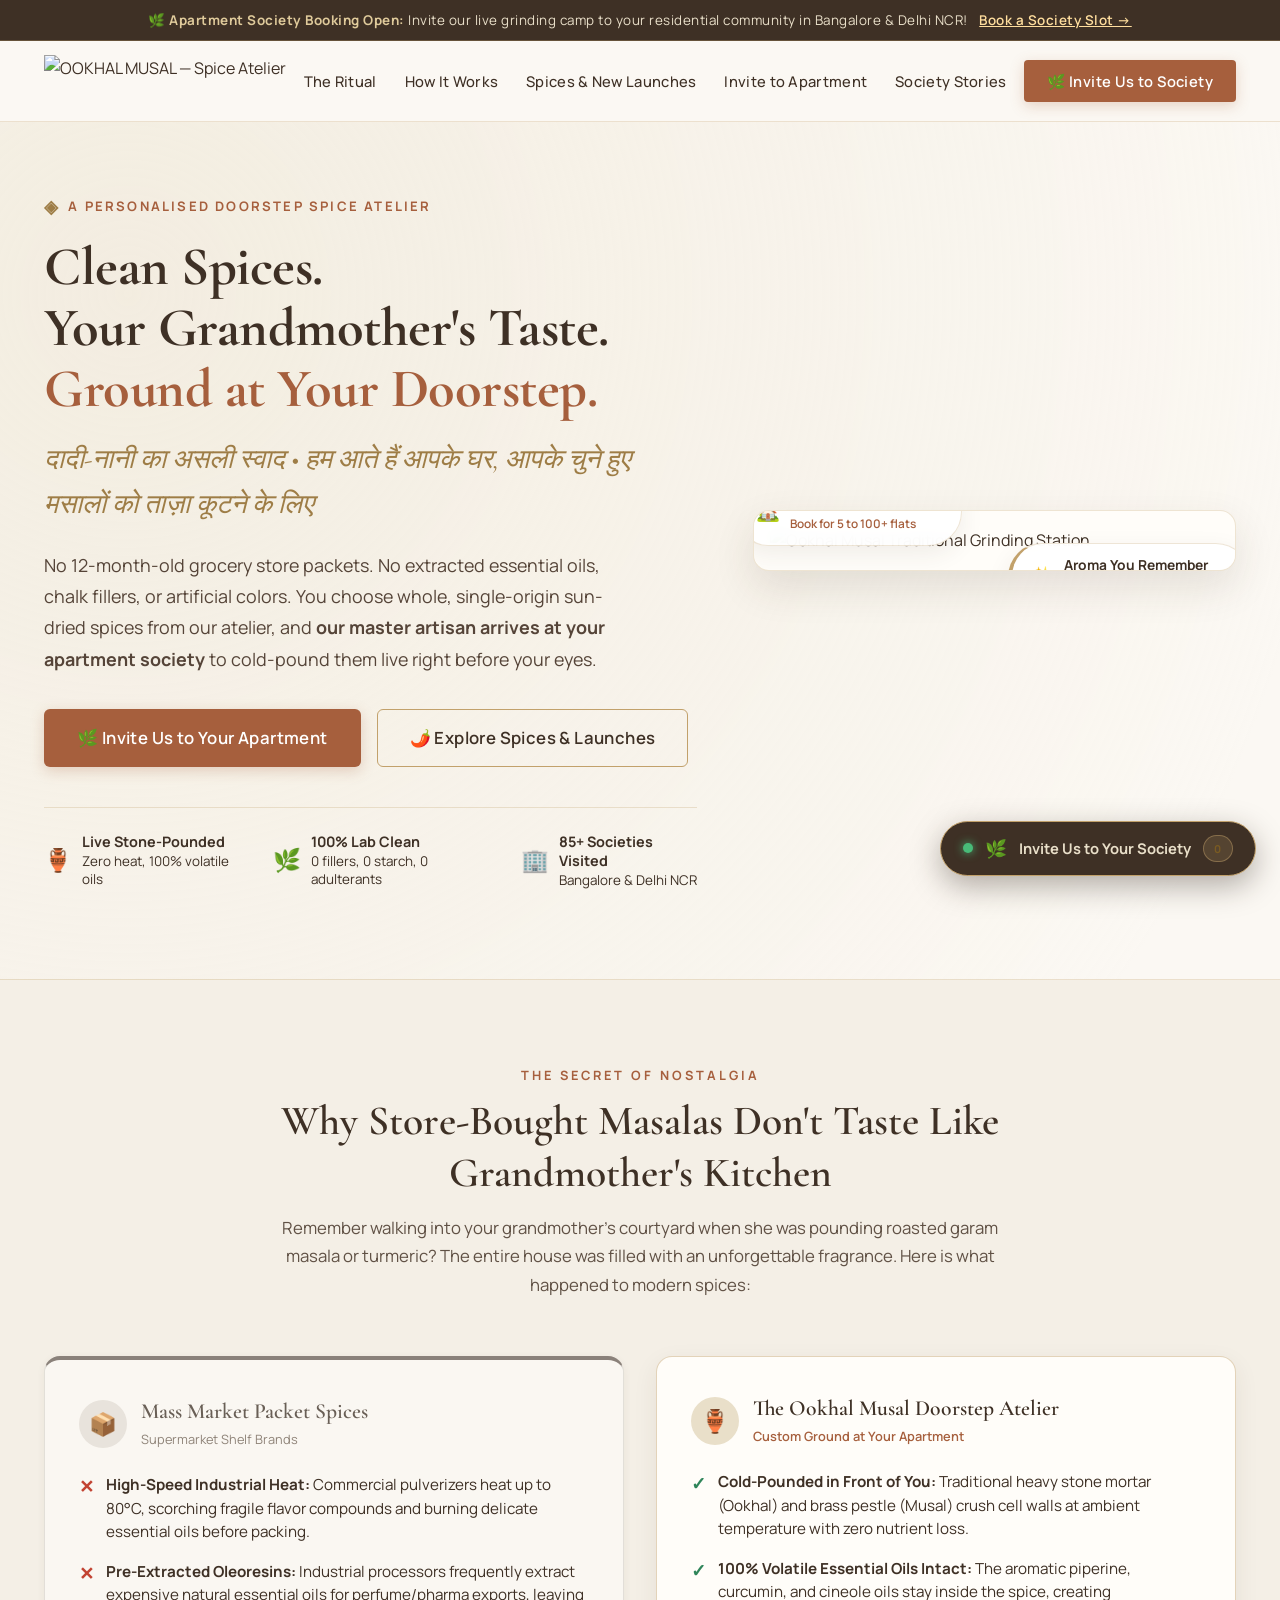
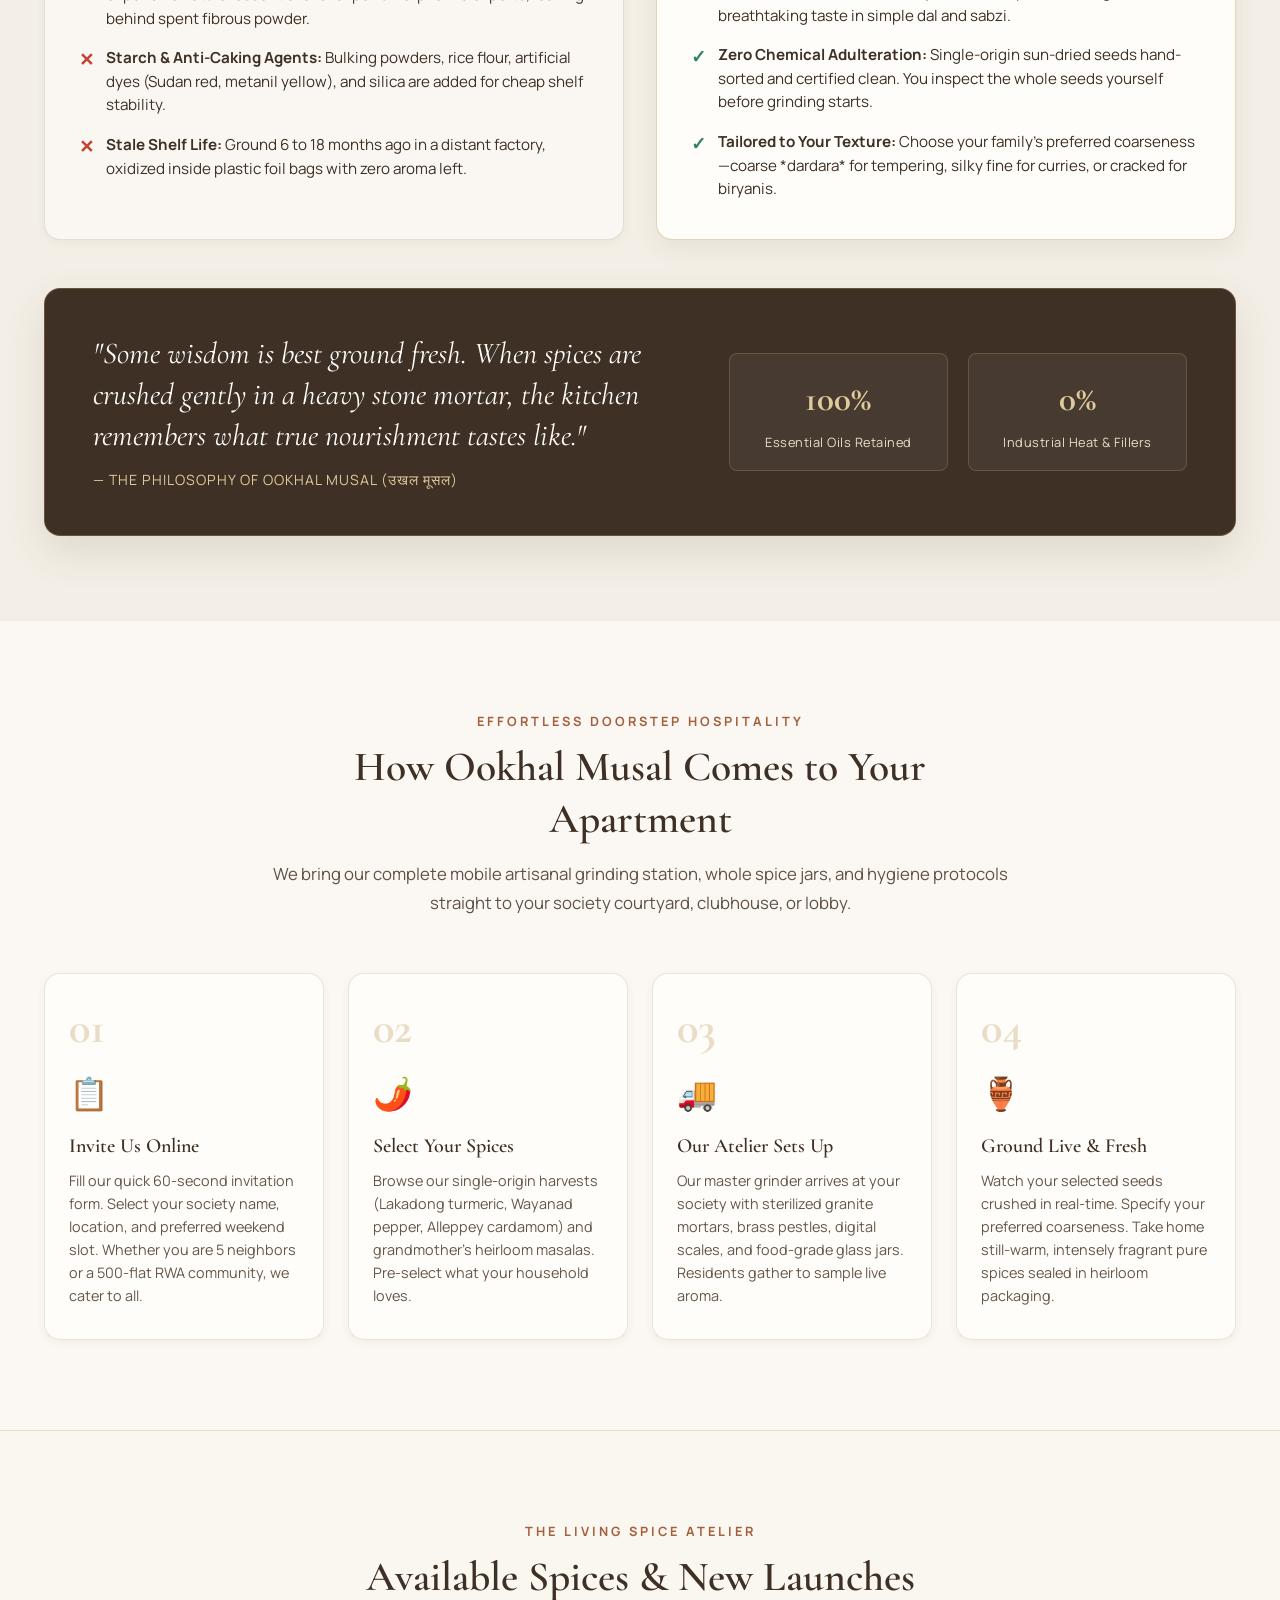
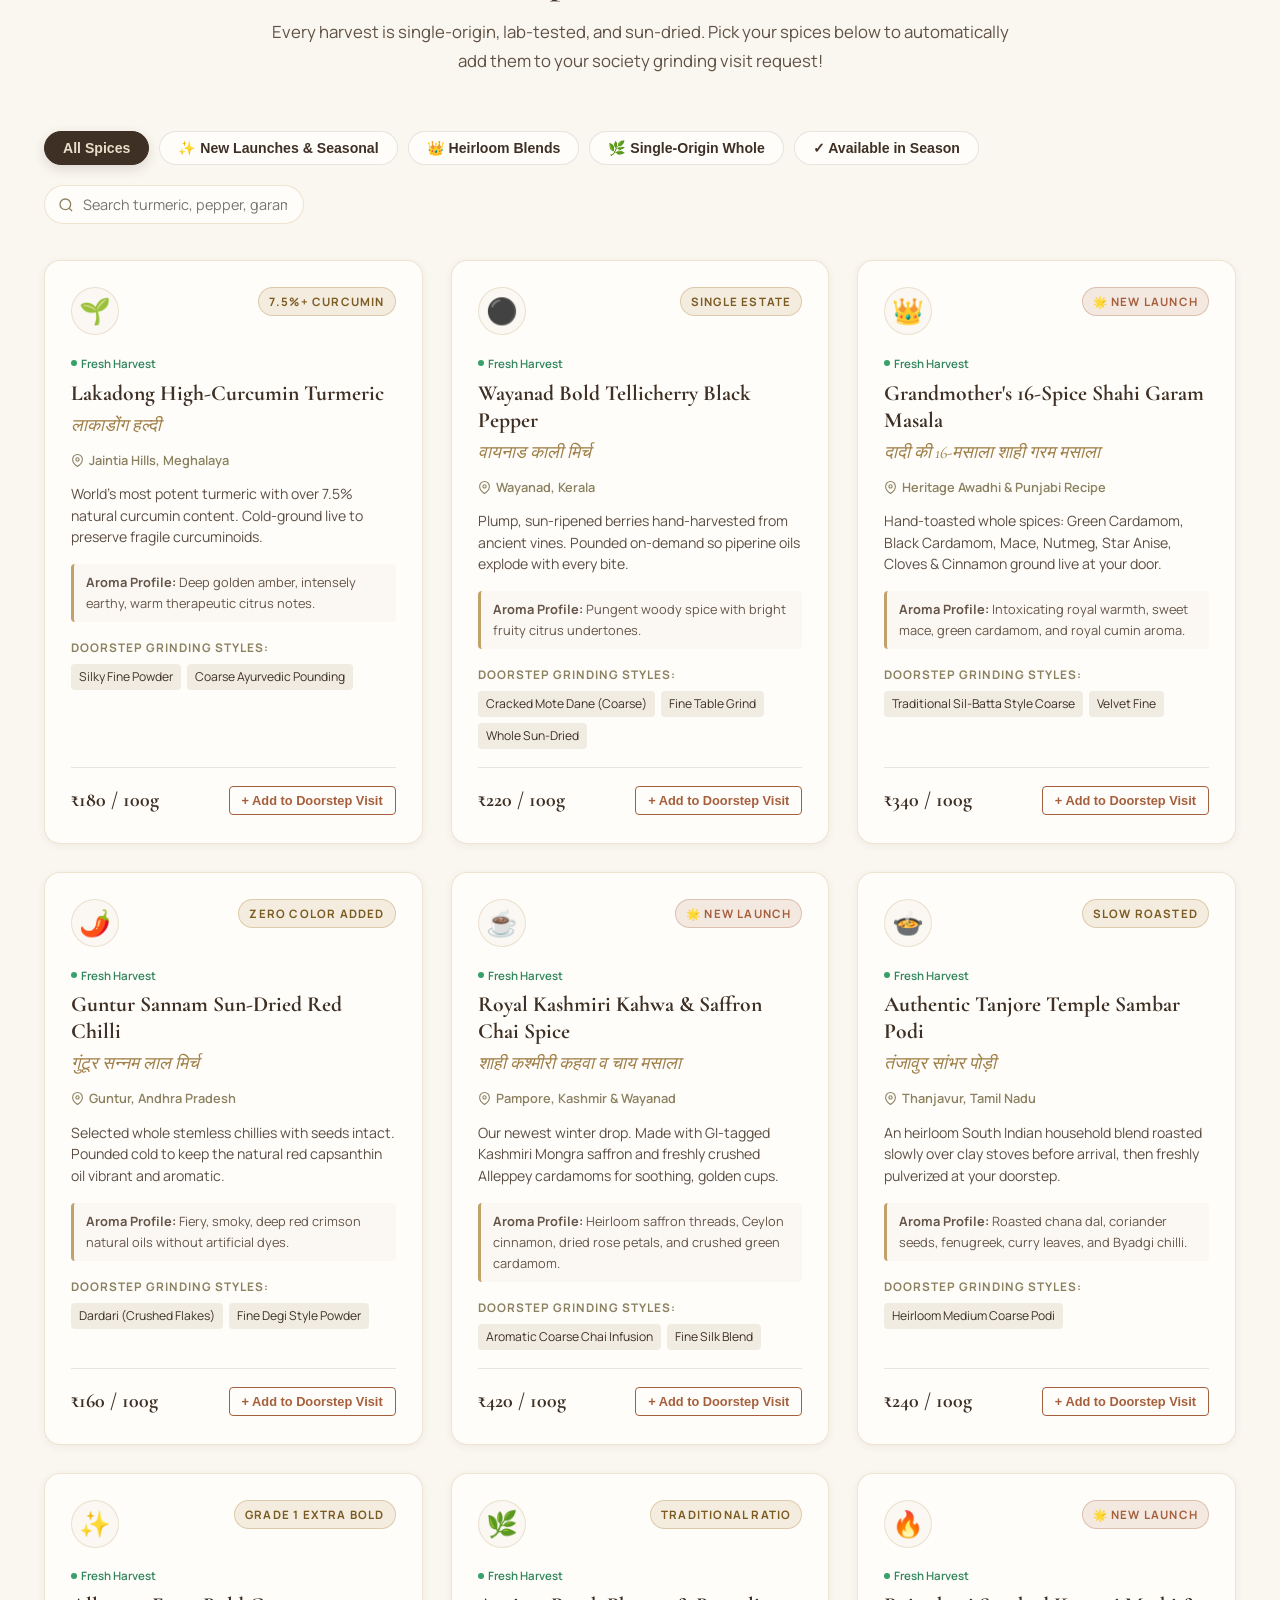
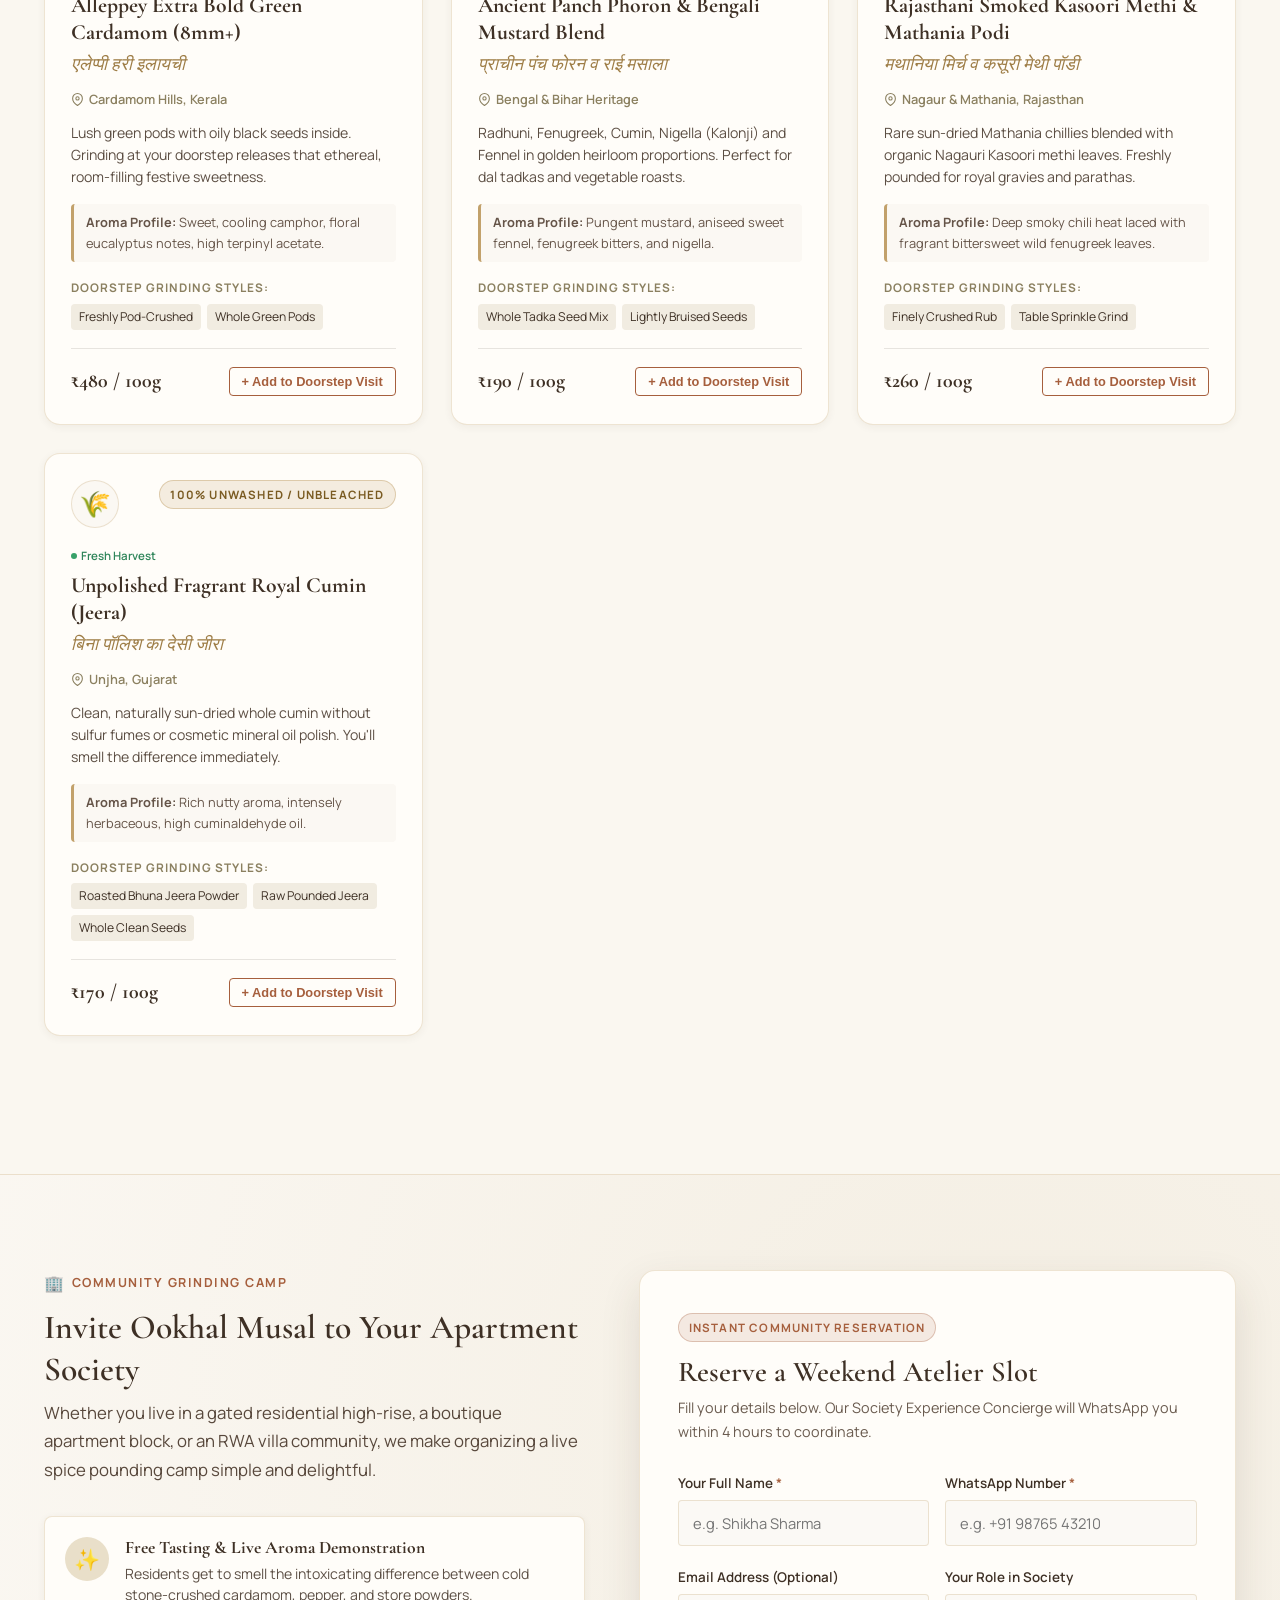
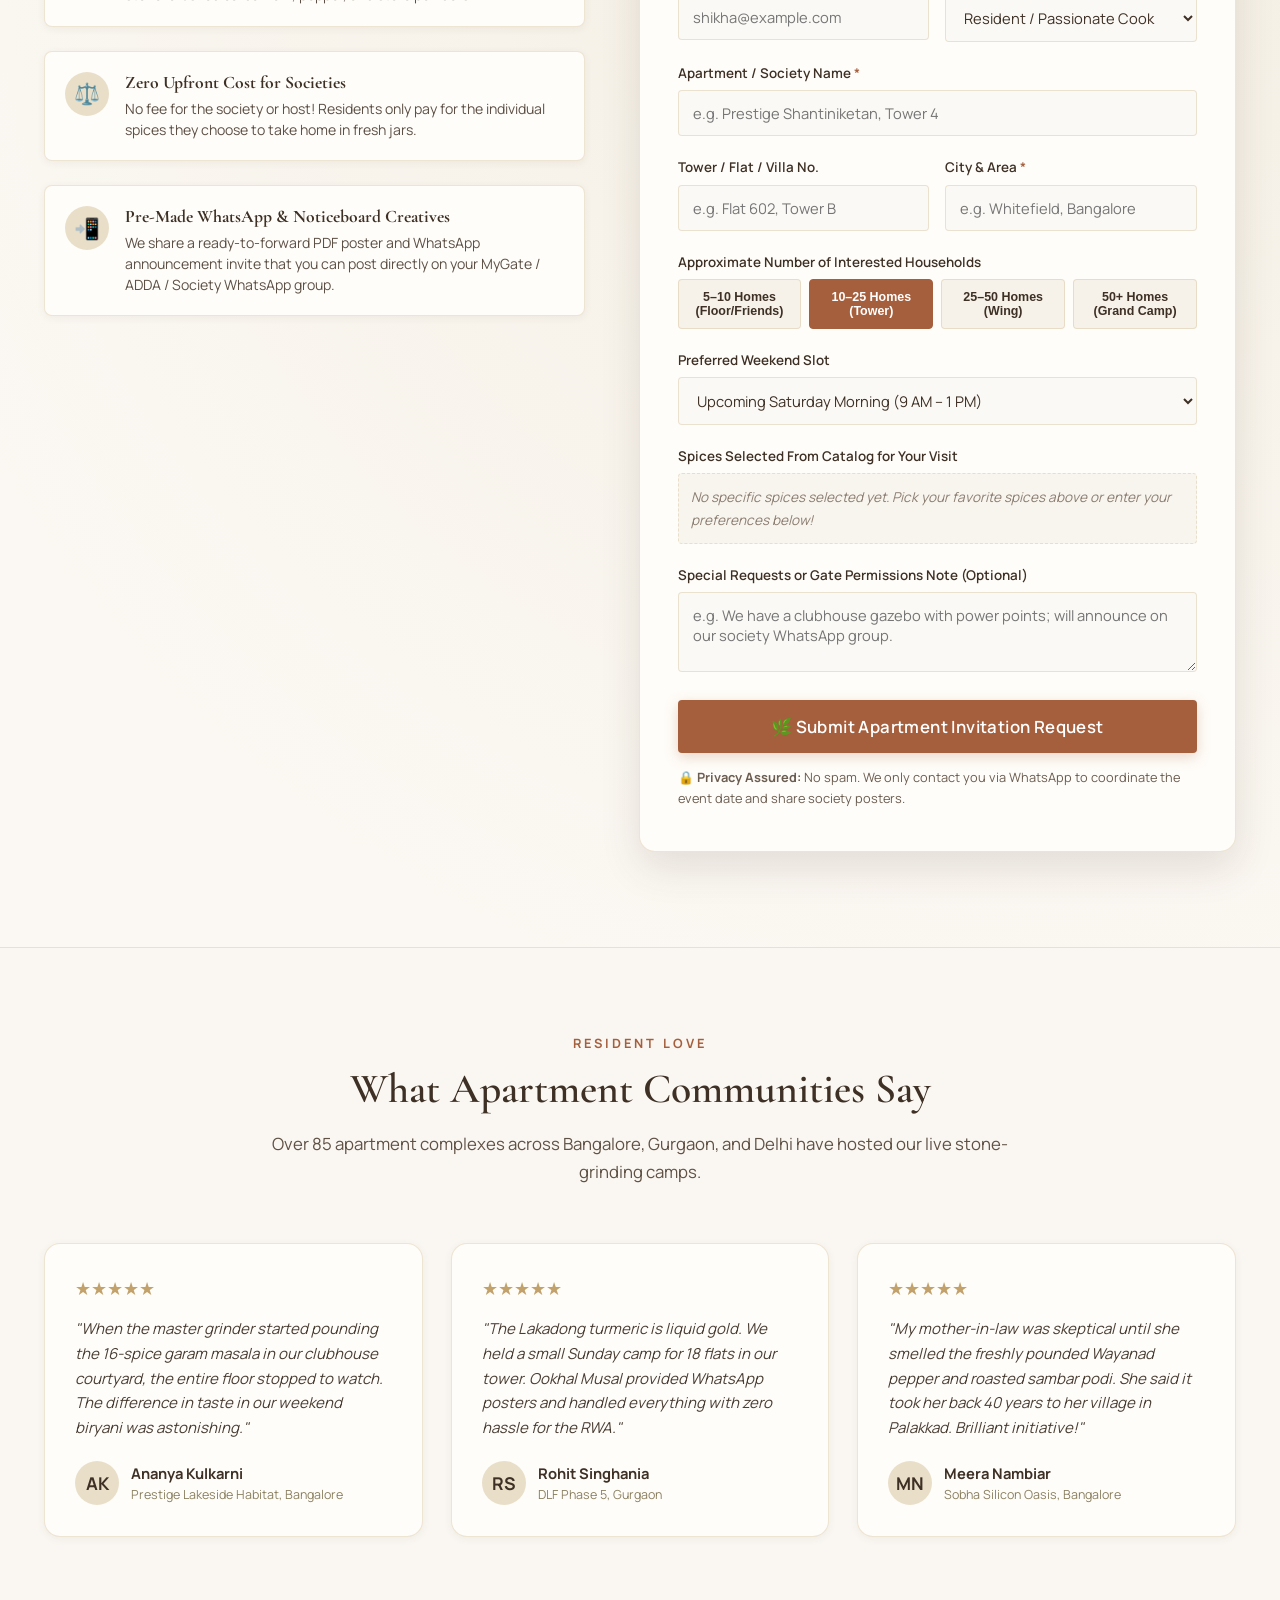
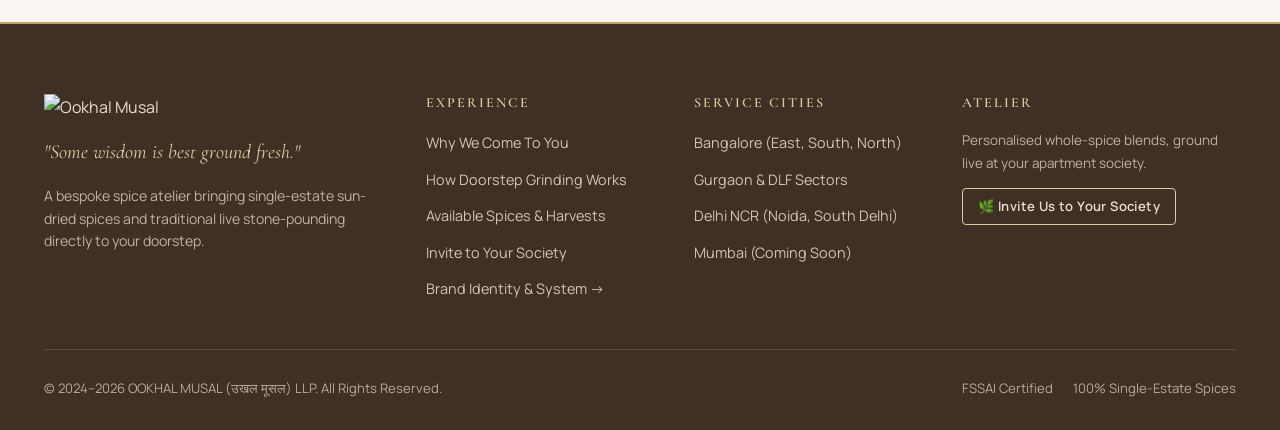
==== commit c075f9d0: "feat: move admin tools to separate admin.html page, clean up public index.html" ====
--- a/index.html
+++ b/index.html
@@ -1,1434 +1,694 @@
 <!DOCTYPE html>
-<html lang="en" class="scroll-smooth">
+<html lang="en">
 <head>
   <meta charset="UTF-8">
   <meta name="viewport" content="width=device-width, initial-scale=1.0">
-  <title>Ookhal Musal | Fresh-Ground Spices, Made for Your Kitchen</title>
-  <meta name="description" content="Rediscover the wisdom of traditional Indian kitchens. Ookhal Musal creates personalised spice blends using whole spices, freshly blended and ground for your kitchen.">
-  
-  <!-- Google Fonts: Cormorant Garamond, DM Serif Display & Manrope -->
+  <title>OOKHAL MUSAL (उखल मूसल) — Clean Spices, Your Grandmother's Taste, Ground at Your Doorstep</title>
+  <meta name="description" content="Ookhal Musal is a luxury personalized spice atelier. We bring single-estate sun-dried spices and our stone-and-brass grinding station directly to your apartment or society. Freshly pounded before your eyes.">
+
+  <!-- Favicon / Brand Symbol -->
+  <link rel="icon" type="image/svg+xml" href="brand-identity/vector-svg/symbol-antique-brass.svg">
+
+  <!-- Google Fonts: Cormorant Garamond & Manrope -->
   <link rel="preconnect" href="https://fonts.googleapis.com">
   <link rel="preconnect" href="https://fonts.gstatic.com" crossorigin>
-  <link href="https://fonts.googleapis.com/css2?family=Cormorant+Garamond:ital,wght@0,300;0,400;0,500;0,600;0,700;1,400;1,600&family=DM+Serif+Display:ital@0;1&family=Manrope:wght@300;400;500;600;700&display=swap" rel="stylesheet">
-  
-  <!-- Tailwind CSS CDN -->
-  <script src="https://cdn.tailwindcss.com"></script>
-  <script>
-    tailwind.config = {
-      theme: {
-        extend: {
-          colors: {
-            walnut: {
-              DEFAULT: '#3E3025',
-              dark: '#2A1F17',
-              deep: '#1F1711',
-              light: '#534335'
-            },
-            ivory: {
-              DEFAULT: '#E9DFC9',
-              light: '#F5EFE1',
-              dark: '#DDD2B8',
-              cream: '#FAF6ED'
-            },
-            terracotta: {
-              DEFAULT: '#A65F3D',
-              dark: '#8C4D2E',
-              light: '#BE7654'
-            },
-            sage: {
-              DEFAULT: '#8B8060',
-              light: '#A59B78',
-              dark: '#71674A'
-            },
-            brass: {
-              DEFAULT: '#C2A16B',
-              light: '#D4B889',
-              dark: '#A5844E'
-            },
-            stone: {
-              DEFAULT: '#B8A38C',
-              light: '#CFC0AE',
-              dark: '#9E8871'
-            }
-          },
-          fontFamily: {
-            serif: ['"Cormorant Garamond"', 'Georgia', 'serif'],
-            display: ['"DM Serif Display"', 'Georgia', 'serif'],
-            sans: ['"Manrope"', '-apple-system', 'sans-serif'],
-          }
-        }
-      }
-    }
-  </script>
-
-  <!-- Lucide Icons -->
-  <script src="https://unpkg.com/lucide@latest"></script>
-
-  <style>
-    /* Custom Scrollbar */
-    ::-webkit-scrollbar {
-      width: 8px;
-    }
-    ::-webkit-scrollbar-track {
-      background: #F5EFE1;
-    }
-    ::-webkit-scrollbar-thumb {
-      background: #B8A38C;
-      border-radius: 4px;
-    }
-    ::-webkit-scrollbar-thumb:hover {
-      background: #A65F3D;
-    }
-
-    /* Textured subtle background effect */
-    .paper-texture {
-      background-color: #F5EFE1;
-      background-image: radial-gradient(#3E3025 0.5px, transparent 0.5px);
-      background-size: 24px 24px;
-      opacity: 0.98;
-    }
-
-    /* Subtle reveal animations */
-    .fade-in-section {
-      opacity: 0;
-      transform: translateY(24px);
-      transition: opacity 0.8s cubic-bezier(0.16, 1, 0.3, 1), transform 0.8s cubic-bezier(0.16, 1, 0.3, 1);
-      will-change: opacity, transform;
-    }
-    .fade-in-section.is-visible {
-      opacity: 1;
-      transform: translateY(0);
-    }
-  </style>
+  <link href="https://fonts.googleapis.com/css2?family=Cormorant+Garamond:ital,wght@0,400;0,500;0,600;0,700;1,400;1,600&family=Manrope:wght@300;400;500;600;700;800&display=swap" rel="stylesheet">
+
+  <!-- Custom Stylesheet -->
+  <link rel="stylesheet" href="assets/css/style.css">
 </head>
-<body class="font-sans text-walnut bg-ivory-light antialiased selection:bg-terracotta selection:text-ivory-light">
-
-  <!-- ==================== HEADER & NAVIGATION ==================== -->
-  <header id="main-header" class="fixed top-0 left-0 right-0 z-50 transition-all duration-300 bg-ivory-light/90 backdrop-blur-md border-b border-stone/20">
-    <div class="max-w-7xl mx-auto px-6 lg:px-12 h-20 flex items-center justify-between">
+<body>
+
+  <!-- Announcement Bar -->
+  <aside class="announcement-bar" role="region" aria-label="Announcement">
+    <span>🌿 <strong>Apartment Society Booking Open:</strong> Invite our live grinding camp to your residential community in Bangalore &amp; Delhi NCR! <a href="#invite-apartment">Book a Society Slot &rarr;</a></span>
+  </aside>
+
+  <!-- Site Navigation -->
+  <header class="site-header">
+    <div class="container">
+      <div class="nav-wrapper">
+        <a href="#" class="brand-identity-link" aria-label="Ookhal Musal Home">
+          <img src="brand-identity/vector-svg/primary-logo-walnut-transparent.svg" alt="OOKHAL MUSAL — Spice Atelier" class="brand-logo-img">
+        </a>
+
+        <nav>
+          <ul class="nav-menu">
+            <li><a href="#usp-story">The Ritual</a></li>
+            <li><a href="#how-it-works">How It Works</a></li>
+            <li><a href="#spice-catalog">Spices &amp; New Launches</a></li>
+            <li><a href="#invite-apartment">Invite to Apartment</a></li>
+            <li><a href="#testimonials">Society Stories</a></li>
+          </ul>
+        </nav>
+
+        <div class="nav-actions">
+          <button class="btn btn-primary btn-open-booking-modal">
+            <span>🌿 Invite Us to Society</span>
+          </button>
+        </div>
+      </div>
+    </div>
+  </header>
+
+  <!-- Hero Section -->
+  <section class="hero-section" id="hero">
+    <div class="container">
+      <div class="hero-grid">
+        <div class="hero-content">
+          <span class="hero-super">
+            <span style="color: var(--brass-dark); font-size: 1.1rem;">◈</span> A Personalised Doorstep Spice Atelier
+          </span>
+          <h1 class="hero-title">
+            Clean Spices.<br>
+            Your Grandmother's Taste.<br>
+            <span class="text-terracotta">Ground at Your Doorstep.</span>
+          </h1>
+          <span class="hero-hindi-sub">दादी-नानी का असली स्वाद • हम आते हैं आपके घर, आपके चुने हुए मसालों को ताज़ा कूटने के लिए</span>
+          
+          <p class="hero-desc">
+            No 12-month-old grocery store packets. No extracted essential oils, chalk fillers, or artificial colors. You choose whole, single-origin sun-dried spices from our atelier, and <strong>our master artisan arrives at your apartment society</strong> to cold-pound them live right before your eyes.
+          </p>
+
+          <div class="hero-cta-group">
+            <button class="btn btn-primary btn-lg btn-open-booking-modal">
+              <span>🌿 Invite Us to Your Apartment</span>
+            </button>
+            <a href="#spice-catalog" class="btn btn-secondary btn-lg">
+              <span>🌶️ Explore Spices &amp; Launches</span>
+            </a>
+          </div>
+
+          <div class="hero-trust-bar">
+            <div class="trust-item">
+              <span class="trust-icon">🏺</span>
+              <div class="trust-text">
+                <strong>Live Stone-Pounded</strong>
+                Zero heat, 100% volatile oils
+              </div>
+            </div>
+            <div class="trust-item">
+              <span class="trust-icon">🌿</span>
+              <div class="trust-text">
+                <strong>100% Lab Clean</strong>
+                0 fillers, 0 starch, 0 adulterants
+              </div>
+            </div>
+            <div class="trust-item">
+              <span class="trust-icon">🏢</span>
+              <div class="trust-text">
+                <strong>85+ Societies Visited</strong>
+                Bangalore &amp; Delhi NCR
+              </div>
+            </div>
+          </div>
+        </div>
+
+        <div class="hero-media-wrapper">
+          <div class="hero-station-card">
+            <img src="brand-identity/mockups/mockup-4-grinding-station.svg" alt="Ookhal Musal Traditional Grinding Station" class="hero-station-img">
+            
+            <div class="hero-floating-pill pill-top-right">
+              <span style="font-size: 1.2rem;">✨</span>
+              <div>
+                <strong style="display: block; font-size: 0.86rem;">Aroma You Remember</strong>
+                <span style="font-size: 0.74rem; color: var(--sage);">Released live at your doorstep</span>
+              </div>
+            </div>
+
+            <div class="hero-floating-pill pill-bottom-left">
+              <span style="font-size: 1.2rem;">🏡</span>
+              <div>
+                <strong style="display: block; font-size: 0.86rem;">Society Pop-Up Camps</strong>
+                <span style="font-size: 0.74rem; color: var(--terracotta);">Book for 5 to 100+ flats</span>
+              </div>
+            </div>
+          </div>
+        </div>
+      </div>
+    </div>
+  </section>
+
+  <!-- The USP & Grandmother's Taste Comparison -->
+  <section class="usp-section" id="usp-story">
+    <div class="container">
+      <div class="section-intro">
+        <span class="section-pretitle">The Secret of Nostalgia</span>
+        <h2 class="section-title">Why Store-Bought Masalas Don't Taste Like Grandmother's Kitchen</h2>
+        <p class="section-lead">
+          Remember walking into your grandmother's courtyard when she was pounding roasted garam masala or turmeric? The entire house was filled with an unforgettable fragrance. Here is what happened to modern spices:
+        </p>
+      </div>
+
+      <div class="usp-comparison-grid">
+        <!-- Industrial Packets -->
+        <div class="comparison-box industrial">
+          <div class="comparison-header">
+            <div class="comparison-icon">📦</div>
+            <div>
+              <h3 style="font-size: 1.35rem; color: #695F56;">Mass Market Packet Spices</h3>
+              <span style="font-size: 0.8rem; color: #8F8479;">Supermarket Shelf Brands</span>
+            </div>
+          </div>
+          <ul class="comparison-list">
+            <li>
+              <span class="cross-bullet">✕</span>
+              <div><strong>High-Speed Industrial Heat:</strong> Commercial pulverizers heat up to 80°C, scorching fragile flavor compounds and burning delicate essential oils before packing.</div>
+            </li>
+            <li>
+              <span class="cross-bullet">✕</span>
+              <div><strong>Pre-Extracted Oleoresins:</strong> Industrial processors frequently extract expensive natural essential oils for perfume/pharma exports, leaving behind spent fibrous powder.</div>
+            </li>
+            <li>
+              <span class="cross-bullet">✕</span>
+              <div><strong>Starch &amp; Anti-Caking Agents:</strong> Bulking powders, rice flour, artificial dyes (Sudan red, metanil yellow), and silica are added for cheap shelf stability.</div>
+            </li>
+            <li>
+              <span class="cross-bullet">✕</span>
+              <div><strong>Stale Shelf Life:</strong> Ground 6 to 18 months ago in a distant factory, oxidized inside plastic foil bags with zero aroma left.</div>
+            </li>
+          </ul>
+        </div>
+
+        <!-- Ookhal Musal Way -->
+        <div class="comparison-box ookhal">
+          <div class="comparison-header">
+            <div class="comparison-icon">🏺</div>
+            <div>
+              <h3 style="font-size: 1.35rem; color: var(--walnut);">The Ookhal Musal Doorstep Atelier</h3>
+              <span style="font-size: 0.8rem; color: var(--terracotta); font-weight: 600;">Custom Ground at Your Apartment</span>
+            </div>
+          </div>
+          <ul class="comparison-list">
+            <li>
+              <span class="check-bullet">✓</span>
+              <div><strong>Cold-Pounded in Front of You:</strong> Traditional heavy stone mortar (Ookhal) and brass pestle (Musal) crush cell walls at ambient temperature with zero nutrient loss.</div>
+            </li>
+            <li>
+              <span class="check-bullet">✓</span>
+              <div><strong>100% Volatile Essential Oils Intact:</strong> The aromatic piperine, curcumin, and cineole oils stay inside the spice, creating breathtaking taste in simple dal and sabzi.</div>
+            </li>
+            <li>
+              <span class="check-bullet">✓</span>
+              <div><strong>Zero Chemical Adulteration:</strong> Single-origin sun-dried seeds hand-sorted and certified clean. You inspect the whole seeds yourself before grinding starts.</div>
+            </li>
+            <li>
+              <span class="check-bullet">✓</span>
+              <div><strong>Tailored to Your Texture:</strong> Choose your family's preferred coarseness—coarse *dardara* for tempering, silky fine for curries, or cracked for biryanis.</div>
+            </li>
+          </ul>
+        </div>
+      </div>
+
+      <!-- Sensory Quote Banner -->
+      <div class="sensory-banner">
+        <div>
+          <blockquote class="sensory-quote">
+            "Some wisdom is best ground fresh. When spices are crushed gently in a heavy stone mortar, the kitchen remembers what true nourishment tastes like."
+          </blockquote>
+          <div class="sensory-attribution">
+            — The Philosophy of Ookhal Musal (उखल मूसल)
+          </div>
+        </div>
+        <div class="sensory-stats">
+          <div class="stat-pill">
+            <span class="stat-number">100%</span>
+            <span class="stat-label">Essential Oils Retained</span>
+          </div>
+          <div class="stat-pill">
+            <span class="stat-number">0%</span>
+            <span class="stat-label">Industrial Heat &amp; Fillers</span>
+          </div>
+        </div>
+      </div>
+    </div>
+  </section>
+
+  <!-- How It Works (4 Simple Steps) -->
+  <section class="ritual-section" id="how-it-works">
+    <div class="container">
+      <div class="section-intro">
+        <span class="section-pretitle">Effortless Doorstep Hospitality</span>
+        <h2 class="section-title">How Ookhal Musal Comes to Your Apartment</h2>
+        <p class="section-lead">
+          We bring our complete mobile artisanal grinding station, whole spice jars, and hygiene protocols straight to your society courtyard, clubhouse, or lobby.
+        </p>
+      </div>
+
+      <div class="steps-grid">
+        <div class="step-card">
+          <span class="step-number">01</span>
+          <div class="step-icon">📋</div>
+          <h3 class="step-title">Invite Us Online</h3>
+          <p class="step-desc">
+            Fill our quick 60-second invitation form. Select your society name, location, and preferred weekend slot. Whether you are 5 neighbors or a 500-flat RWA community, we cater to all.
+          </p>
+        </div>
+
+        <div class="step-card">
+          <span class="step-number">02</span>
+          <div class="step-icon">🌶️</div>
+          <h3 class="step-title">Select Your Spices</h3>
+          <p class="step-desc">
+            Browse our single-origin harvests (Lakadong turmeric, Wayanad pepper, Alleppey cardamom) and grandmother's heirloom masalas. Pre-select what your household loves.
+          </p>
+        </div>
+
+        <div class="step-card">
+          <span class="step-number">03</span>
+          <div class="step-icon">🚚</div>
+          <h3 class="step-title">Our Atelier Sets Up</h3>
+          <p class="step-desc">
+            Our master grinder arrives at your society with sterilized granite mortars, brass pestles, digital scales, and food-grade glass jars. Residents gather to sample live aroma.
+          </p>
+        </div>
+
+        <div class="step-card">
+          <span class="step-number">04</span>
+          <div class="step-icon">🏺</div>
+          <h3 class="step-title">Ground Live &amp; Fresh</h3>
+          <p class="step-desc">
+            Watch your selected seeds crushed in real-time. Specify your preferred coarseness. Take home still-warm, intensely fragrant pure spices sealed in heirloom packaging.
+          </p>
+        </div>
+      </div>
+    </div>
+  </section>
+
+  <!-- Dynamic Spice Collection & New Launches Section -->
+  <section class="spices-section" id="spice-catalog">
+    <div class="container">
+      <div class="section-intro">
+        <span class="section-pretitle">The Living Spice Atelier</span>
+        <h2 class="section-title">Available Spices &amp; New Launches</h2>
+        <p class="section-lead">
+          Every harvest is single-origin, lab-tested, and sun-dried. Pick your spices below to automatically add them to your society grinding visit request!
+        </p>
+      </div>
+
+      <!-- Controls: Category Tabs & Search -->
+      <div class="catalog-controls">
+        <div class="filter-tabs">
+          <button class="filter-btn active" data-filter="all">All Spices</button>
+          <button class="filter-btn" data-filter="new-launches">✨ New Launches &amp; Seasonal</button>
+          <button class="filter-btn" data-filter="heirloom-blends">👑 Heirloom Blends</button>
+          <button class="filter-btn" data-filter="single-origin">🌿 Single-Origin Whole</button>
+          <button class="filter-btn" data-filter="in-stock">✓ Available in Season</button>
+        </div>
+
+        <div class="search-box-wrap">
+          <svg class="search-icon-svg" width="16" height="16" viewBox="0 0 24 24" fill="none" stroke="currentColor" stroke-width="2"><circle cx="11" cy="11" r="8"></circle><line x1="21" y1="21" x2="16.65" y2="16.65"></line></svg>
+          <input type="text" id="spice-search-input" class="search-input" placeholder="Search turmeric, pepper, garam masala...">
+        </div>
+      </div>
+
+      <!-- Spices Grid (Injected via app.js) -->
+      <div class="spices-grid" id="spices-grid-container">
+        <!-- Rendered dynamically -->
+      </div>
+
+      <!-- Selected Spices Floating Tray -->
+      <div class="wishlist-summary-bar" id="wishlist-summary-bar" style="display: none;">
+        <div class="wishlist-count-info">
+          <div class="wishlist-counter-circle" id="wishlist-count-badge">0</div>
+          <div>
+            <strong style="display: block; font-size: 1.05rem;">Spices Selected for Your Doorstep Visit</strong>
+            <span style="font-size: 0.85rem; color: var(--ivory); opacity: 0.85;">These spices will be carried by our artisan to your apartment!</span>
+          </div>
+        </div>
+        <a href="#invite-apartment" class="btn btn-gold">
+          <span>Continue to Apartment Booking &rarr;</span>
+        </a>
+      </div>
+    </div>
+  </section>
+
+  <!-- Apartment / Society Invitation Section (Primary Lead Generator) -->
+  <section class="apartment-section" id="invite-apartment">
+    <div class="container">
+      <div class="apartment-grid">
+        <!-- Left: Why Society Camps are Loved -->
+        <div class="apartment-info">
+          <span class="form-header-badge">
+            <span style="font-size: 1rem;">🏢</span> Community Grinding Camp
+          </span>
+          <h2 class="form-main-title">
+            Invite Ookhal Musal to Your Apartment Society
+          </h2>
+          <p style="font-size: 1.05rem; line-height: 1.7; color: #58483C; margin-bottom: 24px;">
+            Whether you live in a gated residential high-rise, a boutique apartment block, or an RWA villa community, we make organizing a live spice pounding camp simple and delightful.
+          </p>
+
+          <div class="society-perks">
+            <div class="perk-item">
+              <div class="perk-icon-circle">✨</div>
+              <div>
+                <h4 class="perk-title">Free Tasting &amp; Live Aroma Demonstration</h4>
+                <p class="perk-desc">Residents get to smell the intoxicating difference between cold stone-crushed cardamom, pepper, and store powders.</p>
+              </div>
+            </div>
+
+            <div class="perk-item">
+              <div class="perk-icon-circle">⚖️</div>
+              <div>
+                <h4 class="perk-title">Zero Upfront Cost for Societies</h4>
+                <p class="perk-desc">No fee for the society or host! Residents only pay for the individual spices they choose to take home in fresh jars.</p>
+              </div>
+            </div>
+
+            <div class="perk-item">
+              <div class="perk-icon-circle">📲</div>
+              <div>
+                <h4 class="perk-title">Pre-Made WhatsApp &amp; Noticeboard Creatives</h4>
+                <p class="perk-desc">We share a ready-to-forward PDF poster and WhatsApp announcement invite that you can post directly on your MyGate / ADDA / Society WhatsApp group.</p>
+              </div>
+            </div>
+          </div>
+        </div>
+
+        <!-- Right: The High-Converting Lead Form (HubSpot Connected) -->
+        <div class="booking-form-card">
+          <span class="badge-tag badge-launch" style="margin-bottom: 12px;">Instant Community Reservation</span>
+          <h3 style="font-family: var(--font-serif); font-size: 1.8rem; margin-bottom: 6px;">Reserve a Weekend Atelier Slot</h3>
+          <p class="form-sub-note">Fill your details below. Our Society Experience Concierge will WhatsApp you within 4 hours to coordinate.</p>
+
+          <form id="apartment-booking-form" novalidate>
+            <!-- Hidden Selected Spices Tracker -->
+            <input type="hidden" id="form-selected-spices-hidden" name="selectedSpices" value="">
+            <input type="hidden" id="form-household-size" name="communitySize" value="10-25 Households">
+
+            <div class="form-row">
+              <div class="form-group">
+                <label class="form-label">Your Full Name <span class="req">*</span></label>
+                <input type="text" name="fullName" class="form-input" placeholder="e.g. Shikha Sharma" required>
+              </div>
+              <div class="form-group">
+                <label class="form-label">WhatsApp Number <span class="req">*</span></label>
+                <input type="tel" name="phone" class="form-input" placeholder="e.g. +91 98765 43210" required>
+              </div>
+            </div>
+
+            <div class="form-row">
+              <div class="form-group">
+                <label class="form-label">Email Address (Optional)</label>
+                <input type="email" name="email" class="form-input" placeholder="shikha@example.com">
+              </div>
+              <div class="form-group">
+                <label class="form-label">Your Role in Society</label>
+                <select name="residentRole" class="form-select">
+                  <option value="Resident Host">Resident / Passionate Cook</option>
+                  <option value="RWA Committee Member">RWA Committee / Board Member</option>
+                  <option value="Food & Wellness Club Lead">Society Events / Club Organizer</option>
+                  <option value="Society Admin">Facility / Estate Manager</option>
+                </select>
+              </div>
+            </div>
+
+            <div class="form-group">
+              <label class="form-label">Apartment / Society Name <span class="req">*</span></label>
+              <input type="text" name="societyName" class="form-input" placeholder="e.g. Prestige Shantiniketan, Tower 4" required>
+            </div>
+
+            <div class="form-row">
+              <div class="form-group">
+                <label class="form-label">Tower / Flat / Villa No.</label>
+                <input type="text" name="flatNumber" class="form-input" placeholder="e.g. Flat 602, Tower B">
+              </div>
+              <div class="form-group">
+                <label class="form-label">City &amp; Area <span class="req">*</span></label>
+                <input type="text" name="city" class="form-input" placeholder="e.g. Whitefield, Bangalore" required>
+              </div>
+            </div>
+
+            <div class="form-group">
+              <label class="form-label">Approximate Number of Interested Households</label>
+              <div class="size-selector-grid">
+                <button type="button" class="size-btn" data-size="5-10 Households">5–10 Homes (Floor/Friends)</button>
+                <button type="button" class="size-btn active" data-size="10-25 Households">10–25 Homes (Tower)</button>
+                <button type="button" class="size-btn" data-size="25-50 Households">25–50 Homes (Wing)</button>
+                <button type="button" class="size-btn" data-size="50+ Households">50+ Homes (Grand Camp)</button>
+              </div>
+            </div>
+
+            <div class="form-group">
+              <label class="form-label">Preferred Weekend Slot</label>
+              <select name="preferredDate" class="form-select">
+                <option value="Upcoming Saturday Morning (9 AM - 1 PM)">Upcoming Saturday Morning (9 AM – 1 PM)</option>
+                <option value="Upcoming Sunday Morning (9 AM - 1 PM)">Upcoming Sunday Morning (9 AM – 1 PM)</option>
+                <option value="Upcoming Weekend Evening (4 PM - 8 PM)">Upcoming Weekend Evening (4 PM – 8 PM)</option>
+                <option value="Next Month Festive / Society Event">Next Month Festive / Special Event</option>
+              </select>
+            </div>
+
+            <!-- Dynamic Selected Spices Tags -->
+            <div class="form-group">
+              <label class="form-label">Spices Selected From Catalog for Your Visit</label>
+              <div class="selected-spices-box" id="selected-spices-tag-box">
+                <!-- Injected via app.js -->
+              </div>
+            </div>
+
+            <div class="form-group">
+              <label class="form-label">Special Requests or Gate Permissions Note (Optional)</label>
+              <textarea name="notes" class="form-textarea" placeholder="e.g. We have a clubhouse gazebo with power points; will announce on our society WhatsApp group."></textarea>
+            </div>
+
+            <button type="submit" class="btn btn-primary btn-lg" style="width: 100%; border-radius: var(--radius-sm);">
+              <span>🌿 Submit Apartment Invitation Request</span>
+            </button>
+
+            <div class="form-guarantee">
+              <span>🔒 <strong>Privacy Assured:</strong> No spam. We only contact you via WhatsApp to coordinate the event date and share society posters.</span>
+            </div>
+          </form>
+        </div>
+      </div>
+    </div>
+  </section>
+
+  <!-- Social Proof / Society Reviews -->
+  <section class="social-proof-section" id="testimonials">
+    <div class="container">
+      <div class="section-intro">
+        <span class="section-pretitle">Resident Love</span>
+        <h2 class="section-title">What Apartment Communities Say</h2>
+        <p class="section-lead">
+          Over 85 apartment complexes across Bangalore, Gurgaon, and Delhi have hosted our live stone-grinding camps.
+        </p>
+      </div>
+
+      <div class="testimonials-grid">
+        <div class="testimonial-card">
+          <div class="testimonial-stars">★★★★★</div>
+          <p class="testimonial-text">
+            "When the master grinder started pounding the 16-spice garam masala in our clubhouse courtyard, the entire floor stopped to watch. The difference in taste in our weekend biryani was astonishing."
+          </p>
+          <div class="resident-info">
+            <div class="resident-avatar">AK</div>
+            <div>
+              <div class="resident-name">Ananya Kulkarni</div>
+              <div class="resident-society">Prestige Lakeside Habitat, Bangalore</div>
+            </div>
+          </div>
+        </div>
+
+        <div class="testimonial-card">
+          <div class="testimonial-stars">★★★★★</div>
+          <p class="testimonial-text">
+            "The Lakadong turmeric is liquid gold. We held a small Sunday camp for 18 flats in our tower. Ookhal Musal provided WhatsApp posters and handled everything with zero hassle for the RWA."
+          </p>
+          <div class="resident-info">
+            <div class="resident-avatar">RS</div>
+            <div>
+              <div class="resident-name">Rohit Singhania</div>
+              <div class="resident-society">DLF Phase 5, Gurgaon</div>
+            </div>
+          </div>
+        </div>
+
+        <div class="testimonial-card">
+          <div class="testimonial-stars">★★★★★</div>
+          <p class="testimonial-text">
+            "My mother-in-law was skeptical until she smelled the freshly pounded Wayanad pepper and roasted sambar podi. She said it took her back 40 years to her village in Palakkad. Brilliant initiative!"
+          </p>
+          <div class="resident-info">
+            <div class="resident-avatar">MN</div>
+            <div>
+              <div class="resident-name">Meera Nambiar</div>
+              <div class="resident-society">Sobha Silicon Oasis, Bangalore</div>
+            </div>
+          </div>
+        </div>
+      </div>
+    </div>
+  </section>
+
+  <!-- Site Footer -->
+  <footer class="site-footer">
+    <div class="container">
+      <div class="footer-grid">
+        <div>
+          <img src="brand-identity/vector-svg/primary-logo-ivory-on-walnut.svg" alt="Ookhal Musal" class="footer-logo">
+          <p class="footer-tagline">"Some wisdom is best ground fresh."</p>
+          <p style="font-size: 0.88rem; color: rgba(233, 223, 201, 0.75); line-height: 1.6;">
+            A bespoke spice atelier bringing single-estate sun-dried spices and traditional live stone-pounding directly to your doorstep.
+          </p>
+        </div>
+
+        <div>
+          <h4 class="footer-heading">Experience</h4>
+          <ul class="footer-links">
+            <li><a href="#usp-story">Why We Come To You</a></li>
+            <li><a href="#how-it-works">How Doorstep Grinding Works</a></li>
+            <li><a href="#spice-catalog">Available Spices &amp; Harvests</a></li>
+            <li><a href="#invite-apartment">Invite to Your Society</a></li>
+            <li><a href="OOKHAL_MUSAL_BRAND_BOOK.html" target="_blank">Brand Identity &amp; System &rarr;</a></li>
+          </ul>
+        </div>
+
+        <div>
+          <h4 class="footer-heading">Service Cities</h4>
+          <ul class="footer-links">
+            <li><a href="#invite-apartment">Bangalore (East, South, North)</a></li>
+            <li><a href="#invite-apartment">Gurgaon &amp; DLF Sectors</a></li>
+            <li><a href="#invite-apartment">Delhi NCR (Noida, South Delhi)</a></li>
+            <li><a href="#invite-apartment">Mumbai (Coming Soon)</a></li>
+          </ul>
+        </div>
+
+        <div>
+          <h4 class="footer-heading">Atelier</h4>
+          <p style="font-size: 0.84rem; color: rgba(233, 223, 201, 0.75); margin-bottom: 14px;">
+            Personalised whole-spice blends, ground live at your apartment society.
+          </p>
+          <a href="#invite-apartment" class="btn btn-secondary btn-sm" style="border-color: var(--brass-light); color: var(--ivory);">
+            <span>🌿 Invite Us to Your Society</span>
+          </a>
+        </div>
+      </div>
+
+      <div class="footer-bottom">
+        <div>&copy; 2024–2026 OOKHAL MUSAL (उखल मूसल) LLP. All Rights Reserved.</div>
+        <div style="display: flex; gap: 20px;">
+          <span>FSSAI Certified</span>
+          <span>100% Single-Estate Spices</span>
+        </div>
+      </div>
+    </div>
+  </footer>
+
+  <!-- Floating Quick Booking Action Pill (Ultra-Easy Access) -->
+  <div class="floating-booking-pill" id="floating-booking-btn" role="button" aria-label="Invite Ookhal Musal to Your Apartment">
+    <span class="pill-glow-dot"></span>
+    <span style="font-size: 1.1rem;">🌿</span>
+    <span style="font-weight: 700; font-size: 0.92rem;">Invite Us to Your Society</span>
+    <span class="badge-tag badge-gold" style="font-size: 0.68rem;" id="wishlist-count-num">0</span>
+  </div>
+
+  <!-- Toast Notification Utility -->
+  <div class="toast-notice" id="toast-notice" role="alert">
+    <span style="font-size: 1.3rem;">✨</span>
+    <span id="toast-message" style="font-size: 0.9rem; font-weight: 600;">Action completed.</span>
+  </div>
+
+  <!-- 1. MODAL: QUICK APARTMENT INVITATION -->
+  <div class="modal-overlay" id="booking-modal-overlay">
+    <div class="modal-content">
+      <button class="modal-close-btn modal-close-trigger" aria-label="Close Modal">&times;</button>
       
-      <!-- Brand Logo -->
-      <a href="#hero" class="flex flex-col group">
-        <span class="font-display tracking-[0.22em] text-xl lg:text-2xl text-walnut uppercase group-hover:text-terracotta transition-colors">
-          Ookhal Musal
-        </span>
-        <span class="font-serif italic text-xs tracking-wider text-sage -mt-1">
-          Atelier of Fresh Spices
-        </span>
-      </a>
-
-      <!-- Desktop Nav -->
-      <nav class="hidden md:flex items-center space-x-8 text-xs uppercase tracking-[0.16em] font-medium text-walnut/80">
-        <a href="#hero" class="hover:text-terracotta transition-colors py-1">Home</a>
-        <a href="#philosophy" class="hover:text-terracotta transition-colors py-1">Our Philosophy</a>
-        <a href="#ritual" class="hover:text-terracotta transition-colors py-1">Fresh Grinding</a>
-        <a href="#blends" class="hover:text-terracotta transition-colors py-1">Our Blends</a>
-        <a href="#personalise" class="hover:text-terracotta transition-colors py-1">Personalise</a>
-        <a href="#enquiry" class="hover:text-terracotta transition-colors py-1">Contact</a>
-      </nav>
-
-      <!-- Header Action CTA -->
-      <div class="hidden sm:flex items-center space-x-4">
-        <a href="#enquiry" class="px-5 py-2.5 rounded-full text-xs font-semibold tracking-wider uppercase bg-walnut text-ivory hover:bg-terracotta transition-all duration-300 shadow-sm hover:shadow">
-          Book an Experience
-        </a>
-      </div>
-
-      <!-- Mobile Hamburger Button -->
-      <button id="mobile-menu-btn" class="md:hidden text-walnut p-2 focus:outline-none" aria-label="Toggle Menu">
-        <i data-lucide="menu" class="w-6 h-6"></i>
+      <span class="badge-tag badge-launch" style="margin-bottom: 10px;">Quick Society Invite</span>
+      <h3 style="font-family: var(--font-serif); font-size: 2rem; margin-bottom: 6px;">Invite Ookhal Musal to Your Community</h3>
+      <p style="font-size: 0.9rem; color: #695B4F; margin-bottom: 24px;">Our master artisan brings the traditional granite grinding station straight to your apartment courtyard.</p>
+
+      <form id="modal-apartment-booking-form">
+        <input type="hidden" id="modal-form-selected-spices-hidden" name="selectedSpices" value="">
+        <input type="hidden" id="modal-form-household-size" name="communitySize" value="10-25 Households">
+
+        <div class="form-row">
+          <div class="form-group">
+            <label class="form-label">Full Name <span class="req">*</span></label>
+            <input type="text" name="fullName" class="form-input" placeholder="Your name" required>
+          </div>
+          <div class="form-group">
+            <label class="form-label">WhatsApp Number <span class="req">*</span></label>
+            <input type="tel" name="phone" class="form-input" placeholder="+91 98765 43210" required>
+          </div>
+        </div>
+
+        <div class="form-group">
+          <label class="form-label">Apartment / Society Name <span class="req">*</span></label>
+          <input type="text" name="societyName" class="form-input" placeholder="e.g. Prestige Shantiniketan, Tower 2" required>
+        </div>
+
+        <div class="form-row">
+          <div class="form-group">
+            <label class="form-label">City &amp; Locality <span class="req">*</span></label>
+            <input type="text" name="city" class="form-input" placeholder="e.g. Whitefield, Bangalore" required>
+          </div>
+          <div class="form-group">
+            <label class="form-label">Approx Households</label>
+            <select name="communitySizeSelect" class="form-select" onchange="document.getElementById('modal-form-household-size').value=this.value">
+              <option value="5-10 Households">5–10 Homes (Friendly Block)</option>
+              <option value="10-25 Households" selected>10–25 Homes (Tower)</option>
+              <option value="25-50 Households">25–50 Homes (Wing)</option>
+              <option value="50+ Households">50+ Homes (Society Camp)</option>
+            </select>
+          </div>
+        </div>
+
+        <div class="form-group">
+          <label class="form-label">Selected Spices for Visit</label>
+          <div class="selected-spices-box" id="modal-selected-spices-tag-box">
+            <!-- Injected dynamically -->
+          </div>
+        </div>
+
+        <div class="form-group">
+          <label class="form-label">Preferred Weekend Slot</label>
+          <select name="preferredDate" class="form-select">
+            <option value="Upcoming Saturday Morning">Upcoming Saturday Morning (9 AM – 1 PM)</option>
+            <option value="Upcoming Sunday Morning">Upcoming Sunday Morning (9 AM – 1 PM)</option>
+            <option value="Upcoming Weekend Evening">Upcoming Weekend Evening (4 PM – 8 PM)</option>
+            <option value="Next Month Festive Camp">Next Month Festive / RWA Event</option>
+          </select>
+        </div>
+
+        <button type="submit" class="btn btn-primary btn-lg" style="width: 100%;">
+          <span>🌿 Confirm Society Invitation</span>
+        </button>
+      </form>
+    </div>
+  </div>
+
+  <!-- 2. MODAL: BOOKING SUCCESS CONFIRMATION -->
+  <div class="modal-overlay" id="booking-success-modal">
+    <div class="modal-content" style="text-align: center; max-width: 540px;">
+      <button class="modal-close-btn modal-close-trigger">&times;</button>
+      <div style="font-size: 3.2rem; margin-bottom: 14px;">🏺✨</div>
+      <span class="badge-tag badge-gold" style="margin-bottom: 12px;" id="success-lead-destination">✓ Synced to HubSpot CRM</span>
+      <h3 style="font-family: var(--font-serif); font-size: 2.2rem; margin-bottom: 10px;">Society Invitation Received!</h3>
+      <p style="font-size: 1rem; color: #58483C; line-height: 1.7; margin-bottom: 24px;">
+        We have reserved your request for <strong id="success-society-name" style="color: var(--walnut);">your apartment</strong> on <strong id="success-date-slot" style="color: var(--terracotta);">Upcoming Weekend</strong>.
+      </p>
+      
+      <div style="background: #FAF7F2; border: 1px solid var(--border-light); border-radius: var(--radius-md); padding: 18px; text-align: left; margin-bottom: 24px;">
+        <h4 style="font-size: 0.95rem; margin-bottom: 8px;">What happens next?</h4>
+        <ol style="font-size: 0.88rem; color: #625347; padding-left: 20px; line-height: 1.6;">
+          <li>Our Society Experience Concierge will WhatsApp you within 4 hours.</li>
+          <li>We will share customized digital posters and a message you can forward to your society group.</li>
+          <li>Our artisan will arrive with freshly calibrated stone mortars and whole spice jars!</li>
+        </ol>
+      </div>
+
+      <button class="btn btn-primary modal-close-trigger" style="width: 100%;">
+        <span>Done &amp; Return to Atelier</span>
       </button>
     </div>
-
-    <!-- Mobile Navigation Drawer -->
-    <div id="mobile-menu" class="hidden md:hidden bg-ivory-light border-b border-stone/30 px-6 py-6 space-y-4">
-      <a href="#hero" class="mobile-nav-link block text-sm uppercase tracking-wider font-medium text-walnut hover:text-terracotta">Home</a>
-      <a href="#philosophy" class="mobile-nav-link block text-sm uppercase tracking-wider font-medium text-walnut hover:text-terracotta">Our Philosophy</a>
-      <a href="#ritual" class="mobile-nav-link block text-sm uppercase tracking-wider font-medium text-walnut hover:text-terracotta">Fresh Grinding</a>
-      <a href="#difference" class="mobile-nav-link block text-sm uppercase tracking-wider font-medium text-walnut hover:text-terracotta">Why Fresh-Ground</a>
-      <a href="#blends" class="mobile-nav-link block text-sm uppercase tracking-wider font-medium text-walnut hover:text-terracotta">Our Blends</a>
-      <a href="#personalise" class="mobile-nav-link block text-sm uppercase tracking-wider font-medium text-walnut hover:text-terracotta">Personalise</a>
-      <a href="#mother-recipe" class="mobile-nav-link block text-sm uppercase tracking-wider font-medium text-walnut hover:text-terracotta">Mother's Recipe</a>
-      <a href="#ingredients" class="mobile-nav-link block text-sm uppercase tracking-wider font-medium text-walnut hover:text-terracotta">Ingredients</a>
-      <a href="#enquiry" class="mobile-nav-link block text-sm uppercase tracking-wider font-semibold text-terracotta">Book an Experience &rarr;</a>
-    </div>
-  </header>
-
-  <!-- ==================== SECTION 1 — HERO ==================== -->
-  <section id="hero" class="relative min-h-[92vh] flex items-center pt-24 pb-16 overflow-hidden">
-    <!-- Background ambiance with subtle warm kitchen tones -->
-    <div class="absolute inset-0 z-0">
-      <img 
-        src="https://images.unsplash.com/photo-1596040033229-a9821ebd058d?q=80&w=2000&auto=format&fit=crop" 
-        alt="Traditional whole Indian spices, mortar and pestle, brass utensils in warm natural light" 
-        class="w-full h-full object-cover object-center brightness-[0.88] contrast-[0.98]"
-      />
-      <!-- Gentle gradient overlays to balance contrast and preserve typography readability -->
-      <div class="absolute inset-0 bg-gradient-to-r from-ivory-cream/95 via-ivory-cream/85 to-ivory-cream/40 lg:w-3/5"></div>
-      <div class="absolute inset-0 bg-gradient-to-t from-ivory-light via-transparent to-ivory-light/40"></div>
-    </div>
-
-    <div class="relative z-10 max-w-7xl mx-auto px-6 lg:px-12 w-full">
-      <div class="max-w-2xl lg:py-12 fade-in-section">
-        
-        <!-- Atelier Tag -->
-        <div class="inline-flex items-center space-x-2 border-b border-terracotta/40 pb-1 mb-6">
-          <span class="w-2 h-2 rounded-full bg-terracotta"></span>
-          <span class="text-xs uppercase tracking-[0.25em] font-medium text-walnut/80">
-            Personalised Spice Atelier
-          </span>
-        </div>
-
-        <!-- Headline -->
-        <h1 class="font-serif text-4xl sm:text-5xl lg:text-6xl text-walnut leading-[1.12] mb-6 font-normal">
-          Some wisdom is best <br>
-          <span class="italic font-normal text-terracotta">ground fresh.</span>
-        </h1>
-
-        <!-- Supporting Copy -->
-        <p class="text-base sm:text-lg text-walnut/85 font-light leading-relaxed mb-8 max-w-xl">
-          Rooted in the wisdom of our grandmothers, <strong class="font-medium text-walnut">Ookhal Musal</strong> brings the art of fresh-ground spices back to your kitchen. Thoughtfully selected, personally blended and ground fresh for you.
-        </p>
-
-        <!-- CTA Buttons -->
-        <div class="flex flex-col sm:flex-row items-stretch sm:items-center gap-4 pt-2">
-          <a href="#enquiry" class="inline-flex justify-center items-center px-8 py-3.5 rounded-full text-xs uppercase tracking-[0.18em] font-semibold bg-terracotta text-ivory-light hover:bg-terracotta-dark transition-all duration-300 shadow-md hover:shadow-lg">
-            Experience Fresh Grinding
-          </a>
-          <a href="#philosophy" class="inline-flex justify-center items-center px-7 py-3.5 rounded-full text-xs uppercase tracking-[0.18em] font-medium border border-walnut/40 text-walnut hover:bg-walnut/5 transition-all duration-300">
-            Discover Our Story
-          </a>
-        </div>
-
-        <!-- Micro Feature Badges -->
-        <div class="grid grid-cols-3 gap-4 pt-12 mt-8 border-t border-stone/30 text-xs text-walnut/70">
-          <div>
-            <p class="font-serif italic text-base text-walnut font-medium">Whole Botanicals</p>
-            <p class="text-[11px] leading-tight text-sage">Hand-selected spices</p>
-          </div>
-          <div>
-            <p class="font-serif italic text-base text-walnut font-medium">Bespoke Ratios</p>
-            <p class="text-[11px] leading-tight text-sage">Tuned to your palate</p>
-          </div>
-          <div>
-            <p class="font-serif italic text-base text-walnut font-medium">Ground On Demand</p>
-            <p class="text-[11px] leading-tight text-sage">Before your eyes</p>
-          </div>
-        </div>
-
-      </div>
-    </div>
-  </section>
-
-  <!-- ==================== SECTION 2 — THE PHILOSOPHY ==================== -->
-  <section id="philosophy" class="py-24 bg-ivory-cream relative border-t border-stone/20">
-    <div class="max-w-7xl mx-auto px-6 lg:px-12">
-      
-      <div class="grid grid-cols-1 lg:grid-cols-12 gap-12 lg:gap-16 items-center">
-        
-        <!-- Left: Imagery & Still Life Composition -->
-        <div class="lg:col-span-5 order-2 lg:order-1 relative fade-in-section">
-          <div class="relative mx-auto max-w-md lg:max-w-none">
-            <!-- Main artistic photo -->
-            <div class="relative overflow-hidden rounded-2xl shadow-xl border border-stone/20 aspect-[4/5]">
-              <img 
-                src="https://images.unsplash.com/photo-1615485290382-441e4d049cb5?q=80&w=1200&auto=format&fit=crop" 
-                alt="Rustic kitchen tabletop with brass mortar and pestle and whole spices" 
-                class="w-full h-full object-cover"
-              />
-              <div class="absolute inset-0 bg-walnut/10 mix-blend-multiply"></div>
-            </div>
-
-            <!-- Floating handwritten card accent -->
-            <div class="absolute -bottom-6 -right-4 sm:-right-8 bg-ivory-light p-6 rounded-xl shadow-lg border border-brass/30 max-w-[240px]">
-              <p class="font-serif italic text-sm text-walnut leading-snug">
-                "An old kitchen never measured by grams, but by the fragrance that filled the courtyard."
-              </p>
-              <span class="block text-[10px] uppercase tracking-widest text-sage mt-2">Dadi's Kitchen Note</span>
-            </div>
-          </div>
-        </div>
-
-        <!-- Right: Storytelling Text -->
-        <div class="lg:col-span-7 order-1 lg:order-2 fade-in-section">
-          <div class="max-w-xl">
-            <span class="text-xs uppercase tracking-[0.25em] text-terracotta font-semibold block mb-3">
-              The Philosophy
-            </span>
-            <h2 class="font-serif text-3xl sm:text-4xl lg:text-5xl text-walnut font-normal leading-tight mb-8">
-              Food is more than nourishment.
-            </h2>
-
-            <div class="space-y-5 text-walnut/80 text-base sm:text-lg leading-relaxed font-light">
-              <p class="font-serif italic text-xl text-walnut/90 border-l-2 border-terracotta pl-4 my-4">
-                "Food is not merely nourishment. It is care, memory, ritual and medicine."
-              </p>
-              <p>
-                We believe food is care, memory, ritual and intention.
-              </p>
-              <p>
-                Our grandmothers knew that every spice had a purpose. Every blend had a story. Every kitchen had its own secrets passed down through touch, instinct, and the comforting clink of the heavy mortar and pestle.
-              </p>
-              <p>
-                At <span class="font-medium text-walnut">Ookhal Musal</span>, we return to that wisdom — thoughtfully sourcing whole spices, blending them around your needs, and grinding them fresh so that their aroma and flavour can be experienced at their fullest.
-              </p>
-            </div>
-
-            <div class="mt-8 pt-6 border-t border-stone/20 flex items-center space-x-6 text-sm text-sage">
-              <span class="flex items-center gap-2">
-                <i data-lucide="check" class="w-4 h-4 text-terracotta"></i> Small Batches
-              </span>
-              <span class="flex items-center gap-2">
-                <i data-lucide="check" class="w-4 h-4 text-terracotta"></i> Zero Compromise
-              </span>
-              <span class="flex items-center gap-2">
-                <i data-lucide="check" class="w-4 h-4 text-terracotta"></i> Pure Botanicals
-              </span>
-            </div>
-          </div>
-        </div>
-
-      </div>
-
-    </div>
-  </section>
-
-  <!-- ==================== SECTION 3 — THE FRESH-GROUND RITUAL ==================== -->
-  <section id="ritual" class="py-24 bg-ivory-light relative">
-    <div class="max-w-7xl mx-auto px-6 lg:px-12">
-      
-      <!-- Section Header -->
-      <div class="text-center max-w-2xl mx-auto mb-16 fade-in-section">
-        <span class="text-xs uppercase tracking-[0.25em] text-terracotta font-semibold block mb-3">
-          Our Fourfold Process
-        </span>
-        <h2 class="font-serif text-3xl sm:text-4xl lg:text-5xl text-walnut font-normal leading-tight mb-4">
-          The ritual of making it fresh.
-        </h2>
-        <p class="text-walnut/70 text-base font-light">
-          We honor the measured rhythm of traditional Indian preparation. Every jar is crafted by intention, not automated conveyor belts.
-        </p>
-      </div>
-
-      <!-- 4 Steps Grid -->
-      <div class="grid grid-cols-1 md:grid-cols-2 lg:grid-cols-4 gap-8">
-        
-        <!-- Step 1 -->
-        <div class="group bg-ivory-cream/80 p-8 rounded-2xl border border-stone/30 hover:border-brass/60 transition-all duration-300 shadow-sm hover:shadow-md fade-in-section">
-          <div class="flex items-center justify-between mb-6">
-            <span class="font-serif italic text-3xl text-stone-dark font-light group-hover:text-terracotta transition-colors">01</span>
-            <div class="w-10 h-10 rounded-full bg-ivory flex items-center justify-center border border-stone/30 text-walnut">
-              <i data-lucide="sparkles" class="w-5 h-5 text-terracotta"></i>
-            </div>
-          </div>
-          <h3 class="font-serif text-2xl text-walnut tracking-wide mb-3 uppercase">SELECT</h3>
-          <p class="text-walnut/75 text-sm leading-relaxed font-light">
-            We choose whole spices based on your specific recipes, flavour inclinations and dietary considerations.
-          </p>
-        </div>
-
-        <!-- Step 2 -->
-        <div class="group bg-ivory-cream/80 p-8 rounded-2xl border border-stone/30 hover:border-brass/60 transition-all duration-300 shadow-sm hover:shadow-md fade-in-section">
-          <div class="flex items-center justify-between mb-6">
-            <span class="font-serif italic text-3xl text-stone-dark font-light group-hover:text-terracotta transition-colors">02</span>
-            <div class="w-10 h-10 rounded-full bg-ivory flex items-center justify-center border border-stone/30 text-walnut">
-              <i data-lucide="scale" class="w-5 h-5 text-terracotta"></i>
-            </div>
-          </div>
-          <h3 class="font-serif text-2xl text-walnut tracking-wide mb-3 uppercase">BLEND</h3>
-          <p class="text-walnut/75 text-sm leading-relaxed font-light">
-            We balance notes of heat, floral sweetness and earthy undertones according to your exact palate and purpose.
-          </p>
-        </div>
-
-        <!-- Step 3 -->
-        <div class="group bg-ivory-cream/80 p-8 rounded-2xl border border-stone/30 hover:border-brass/60 transition-all duration-300 shadow-sm hover:shadow-md fade-in-section">
-          <div class="flex items-center justify-between mb-6">
-            <span class="font-serif italic text-3xl text-stone-dark font-light group-hover:text-terracotta transition-colors">03</span>
-            <div class="w-10 h-10 rounded-full bg-ivory flex items-center justify-center border border-stone/30 text-walnut">
-              <i data-lucide="hammer" class="w-5 h-5 text-terracotta"></i>
-            </div>
-          </div>
-          <h3 class="font-serif text-2xl text-walnut tracking-wide mb-3 uppercase">GRIND</h3>
-          <p class="text-walnut/75 text-sm leading-relaxed font-light">
-            Your spices are ground fresh, right before your eyes, unlocking the fragile volatile aromatic compounds in real time.
-          </p>
-        </div>
-
-        <!-- Step 4 -->
-        <div class="group bg-ivory-cream/80 p-8 rounded-2xl border border-stone/30 hover:border-brass/60 transition-all duration-300 shadow-sm hover:shadow-md fade-in-section">
-          <div class="flex items-center justify-between mb-6">
-            <span class="font-serif italic text-3xl text-stone-dark font-light group-hover:text-terracotta transition-colors">04</span>
-            <div class="w-10 h-10 rounded-full bg-ivory flex items-center justify-center border border-stone/30 text-walnut">
-              <i data-lucide="shield-check" class="w-5 h-5 text-terracotta"></i>
-            </div>
-          </div>
-          <h3 class="font-serif text-2xl text-walnut tracking-wide mb-3 uppercase">PRESERVE</h3>
-          <p class="text-walnut/75 text-sm leading-relaxed font-light">
-            Your freshly ground blend is sealed immediately to preserve natural freshness, aroma and flavour as much as possible.
-          </p>
-        </div>
-
-      </div>
-
-      <div class="mt-16 text-center">
-        <p class="font-serif italic text-lg text-walnut/80">
-          "We select. We blend. We grind. Right before your eyes."
-        </p>
-      </div>
-
-    </div>
-  </section>
-
-  <!-- ==================== SECTION 4 — WHY FRESH-GROUND? ==================== -->
-  <section id="difference" class="py-24 bg-ivory-cream border-y border-stone/20 relative">
-    <div class="max-w-7xl mx-auto px-6 lg:px-12">
-      
-      <div class="text-center max-w-3xl mx-auto mb-16 fade-in-section">
-        <span class="text-xs uppercase tracking-[0.25em] text-terracotta font-semibold block mb-3">
-          A Comparative Perspective
-        </span>
-        <h2 class="font-serif text-3xl sm:text-4xl lg:text-5xl text-walnut font-normal leading-tight mb-4">
-          Experience the difference.
-        </h2>
-        <p class="text-walnut/75 text-base sm:text-lg font-light">
-          Grinding whole spices fresh and storing carefully helps minimise unnecessary exposure to air, light and time, which can gradually diminish aromatic compounds and nuanced culinary character.
-        </p>
-      </div>
-
-      <!-- Split Layout Comparison -->
-      <div class="grid grid-cols-1 lg:grid-cols-2 gap-8 lg:gap-12 items-stretch fade-in-section">
-        
-        <!-- Side A: Whole Spices & Integrity -->
-        <div class="bg-ivory-light p-8 sm:p-10 rounded-2xl border border-stone/30 shadow-sm flex flex-col justify-between">
-          <div>
-            <div class="flex items-center space-x-3 mb-6">
-              <div class="w-8 h-8 rounded-full bg-terracotta/10 flex items-center justify-center text-terracotta">
-                <i data-lucide="sun" class="w-4 h-4"></i>
-              </div>
-              <h3 class="font-serif text-2xl text-walnut">The Intact Botanical State</h3>
-            </div>
-            
-            <p class="text-walnut/80 text-sm sm:text-base leading-relaxed mb-6 font-light">
-              Within a whole spice kernel, pod, or bark, natural volatile aromatics and essential oils remain safeguarded within microscopic cell walls, protected from atmospheric oxidation until the moment of rupture.
-            </p>
-
-            <ul class="space-y-3.5 text-sm text-walnut/85">
-              <li class="flex items-start gap-3">
-                <i data-lucide="check-circle" class="w-4 h-4 text-terracotta mt-0.5 shrink-0"></i>
-                <span><strong>Whole spices selected with care:</strong> Inspected visually for oil richness and purity.</span>
-              </li>
-              <li class="flex items-start gap-3">
-                <i data-lucide="check-circle" class="w-4 h-4 text-terracotta mt-0.5 shrink-0"></i>
-                <span><strong>Aromatic integrity:</strong> Fragrant terpene and phenol compounds stay protected in nature's shell.</span>
-              </li>
-              <li class="flex items-start gap-3">
-                <i data-lucide="check-circle" class="w-4 h-4 text-terracotta mt-0.5 shrink-0"></i>
-                <span><strong>Complete transparency:</strong> You inspect every seed, clove, cardamom pod and star anise yourself.</span>
-              </li>
-            </ul>
-          </div>
-
-          <div class="mt-8 pt-6 border-t border-stone/20 text-xs text-sage italic">
-            "Before the mortar touches stone, every spice is a whole work of nature."
-          </div>
-        </div>
-
-        <!-- Side B: Freshly Ground & Custom Craft -->
-        <div class="bg-walnut text-ivory p-8 sm:p-10 rounded-2xl border border-walnut-dark shadow-lg flex flex-col justify-between">
-          <div>
-            <div class="flex items-center space-x-3 mb-6">
-              <div class="w-8 h-8 rounded-full bg-brass/20 flex items-center justify-center text-brass">
-                <i data-lucide="sparkle" class="w-4 h-4"></i>
-              </div>
-              <h3 class="font-serif text-2xl text-ivory">The Freshly Ground Atelier</h3>
-            </div>
-            
-            <p class="text-ivory/80 text-sm sm:text-base leading-relaxed mb-6 font-light">
-              By grinding on demand in front of you, the essential aromatics are awakened right as your blend is jarred. Prepared in small batches exclusively for your family's cooking rituals.
-            </p>
-
-            <ul class="space-y-3.5 text-sm text-ivory/85">
-              <li class="flex items-start gap-3">
-                <i data-lucide="check-circle-2" class="w-4 h-4 text-brass mt-0.5 shrink-0"></i>
-                <span><strong>Personalised blends:</strong> Crafted for your dishes rather than one-size-fits-all mass formulas.</span>
-              </li>
-              <li class="flex items-start gap-3">
-                <i data-lucide="check-circle-2" class="w-4 h-4 text-brass mt-0.5 shrink-0"></i>
-                <span><strong>Grinding in front of you:</strong> An intimate, sensory experience filled with real aromas.</span>
-              </li>
-              <li class="flex items-start gap-3">
-                <i data-lucide="check-circle-2" class="w-4 h-4 text-brass mt-0.5 shrink-0"></i>
-                <span><strong>Freshness-focused packing:</strong> Small batches crafted on demand to ensure culinary vitality.</span>
-              </li>
-            </ul>
-          </div>
-
-          <div class="mt-8 pt-6 border-t border-white/10 text-xs text-brass-light italic">
-            "No months on distribution warehouse shelves. Freshly ground. Made for your kitchen."
-          </div>
-        </div>
-
-      </div>
-
-    </div>
-  </section>
-
-  <!-- ==================== SECTION 5 — OUR SIGNATURE BLENDS ==================== -->
-  <section id="blends" class="py-24 bg-ivory-light relative">
-    <div class="max-w-7xl mx-auto px-6 lg:px-12">
-      
-      <!-- Section Header -->
-      <div class="flex flex-col md:flex-row md:items-end justify-between mb-16 fade-in-section">
-        <div class="max-w-2xl">
-          <span class="text-xs uppercase tracking-[0.25em] text-terracotta font-semibold block mb-3">
-            Signature Blend Concepts
-          </span>
-          <h2 class="font-serif text-3xl sm:text-4xl lg:text-5xl text-walnut font-normal leading-tight">
-            Curated recipes, freshly awakened.
-          </h2>
-        </div>
-        <div class="mt-4 md:mt-0 max-w-sm">
-          <p class="text-xs text-walnut/70 leading-relaxed font-light">
-            *These represent foundational concepts. Every jar we create can be personally reformulated around your pantry, heat tolerance, and family recipes.
-          </p>
-        </div>
-      </div>
-
-      <!-- Blend Cards Grid -->
-      <div class="grid grid-cols-1 md:grid-cols-2 lg:grid-cols-3 gap-8">
-        
-        <!-- Card 1: Ghar Ka Garam Masala -->
-        <div class="group bg-ivory-cream rounded-2xl overflow-hidden border border-stone/30 hover:border-terracotta/40 transition-all duration-300 shadow-sm hover:shadow-xl flex flex-col fade-in-section">
-          <div class="h-56 overflow-hidden relative">
-            <img 
-              src="https://images.unsplash.com/photo-1599940824399-b87987ceb72a?q=80&w=900&auto=format&fit=crop" 
-              alt="Ghar Ka Garam Masala spices" 
-              class="w-full h-full object-cover group-hover:scale-105 transition-transform duration-700"
-            />
-            <div class="absolute top-4 right-4 bg-walnut/80 backdrop-blur-md px-3 py-1 rounded-full text-[11px] text-ivory tracking-widest uppercase">
-              Classic Blend
-            </div>
-          </div>
-          <div class="p-8 flex-1 flex flex-col justify-between">
-            <div>
-              <h3 class="font-serif text-2xl text-walnut mb-1">Ghar Ka Garam Masala</h3>
-              <p class="font-serif italic text-sm text-terracotta mb-4">"The warmth and familiarity of home."</p>
-              <p class="text-walnut/75 text-sm leading-relaxed font-light mb-6">
-                A comforting harmonic balance of black cardamom, cinnamon quill, mace, roasted cumin, and black pepper. Ground to bring depth without overpowering.
-              </p>
-            </div>
-            <div class="pt-4 border-t border-stone/20">
-              <button onclick="prefillEnquiry('Ghar Ka Garam Masala')" class="text-xs uppercase tracking-widest font-semibold text-walnut hover:text-terracotta flex items-center gap-2 group-hover:translate-x-1 transition-all">
-                Discover this blend <i data-lucide="arrow-right" class="w-3.5 h-3.5"></i>
-              </button>
-            </div>
-          </div>
-        </div>
-
-        <!-- Card 2: Dal Ka Tadka -->
-        <div class="group bg-ivory-cream rounded-2xl overflow-hidden border border-stone/30 hover:border-terracotta/40 transition-all duration-300 shadow-sm hover:shadow-xl flex flex-col fade-in-section">
-          <div class="h-56 overflow-hidden relative">
-            <img 
-              src="https://images.unsplash.com/photo-1509358271058-acd22cc93898?q=80&w=900&auto=format&fit=crop" 
-              alt="Dal Ka Tadka whole tempering spices" 
-              class="w-full h-full object-cover group-hover:scale-105 transition-transform duration-700"
-            />
-            <div class="absolute top-4 right-4 bg-walnut/80 backdrop-blur-md px-3 py-1 rounded-full text-[11px] text-ivory tracking-widest uppercase">
-              Tempering
-            </div>
-          </div>
-          <div class="p-8 flex-1 flex flex-col justify-between">
-            <div>
-              <h3 class="font-serif text-2xl text-walnut mb-1">Dal Ka Tadka</h3>
-              <p class="font-serif italic text-sm text-terracotta mb-4">"The little ritual that transforms the everyday."</p>
-              <p class="text-walnut/75 text-sm leading-relaxed font-light mb-6">
-                Crisp cumin, crushed coriander seeds, aromatic hing, and dry ginger notes calibrated for sizzling ghee infusions that elevate lentil bowls into comforting memories.
-              </p>
-            </div>
-            <div class="pt-4 border-t border-stone/20">
-              <button onclick="prefillEnquiry('Dal Ka Tadka')" class="text-xs uppercase tracking-widest font-semibold text-walnut hover:text-terracotta flex items-center gap-2 group-hover:translate-x-1 transition-all">
-                Discover this blend <i data-lucide="arrow-right" class="w-3.5 h-3.5"></i>
-              </button>
-            </div>
-          </div>
-        </div>
-
-        <!-- Card 3: Chai Ki Khushboo -->
-        <div class="group bg-ivory-cream rounded-2xl overflow-hidden border border-stone/30 hover:border-terracotta/40 transition-all duration-300 shadow-sm hover:shadow-xl flex flex-col fade-in-section">
-          <div class="h-56 overflow-hidden relative">
-            <img 
-              src="https://images.unsplash.com/photo-1576092768241-dec231879fc3?q=80&w=900&auto=format&fit=crop" 
-              alt="Aromatic chai spices with cinnamon and cardamom" 
-              class="w-full h-full object-cover group-hover:scale-105 transition-transform duration-700"
-            />
-            <div class="absolute top-4 right-4 bg-walnut/80 backdrop-blur-md px-3 py-1 rounded-full text-[11px] text-ivory tracking-widest uppercase">
-              Tea Companion
-            </div>
-          </div>
-          <div class="p-8 flex-1 flex flex-col justify-between">
-            <div>
-              <h3 class="font-serif text-2xl text-walnut mb-1">Chai Ki Khushboo</h3>
-              <p class="font-serif italic text-sm text-terracotta mb-4">"A cup made around the aromas you love."</p>
-              <p class="text-walnut/75 text-sm leading-relaxed font-light mb-6">
-                Bright green cardamom pods, sweet Sri Lankan cinnamon, sun-dried ginger, and gentle clove warmth. Formulated gently so a mere pinch infuses morning serenity.
-              </p>
-            </div>
-            <div class="pt-4 border-t border-stone/20">
-              <button onclick="prefillEnquiry('Chai Ki Khushboo')" class="text-xs uppercase tracking-widest font-semibold text-walnut hover:text-terracotta flex items-center gap-2 group-hover:translate-x-1 transition-all">
-                Discover this blend <i data-lucide="arrow-right" class="w-3.5 h-3.5"></i>
-              </button>
-            </div>
-          </div>
-        </div>
-
-        <!-- Card 4: Sabzi Ka Saathi -->
-        <div class="group bg-ivory-cream rounded-2xl overflow-hidden border border-stone/30 hover:border-terracotta/40 transition-all duration-300 shadow-sm hover:shadow-xl flex flex-col fade-in-section">
-          <div class="h-56 overflow-hidden relative">
-            <img 
-              src="https://images.unsplash.com/photo-1546833999-b9f581a1996d?q=80&w=900&auto=format&fit=crop" 
-              alt="Everyday sabzi spice powders" 
-              class="w-full h-full object-cover group-hover:scale-105 transition-transform duration-700"
-            />
-            <div class="absolute top-4 right-4 bg-walnut/80 backdrop-blur-md px-3 py-1 rounded-full text-[11px] text-ivory tracking-widest uppercase">
-              Everyday Sabzi
-            </div>
-          </div>
-          <div class="p-8 flex-1 flex flex-col justify-between">
-            <div>
-              <h3 class="font-serif text-2xl text-walnut mb-1">Sabzi Ka Saathi</h3>
-              <p class="font-serif italic text-sm text-terracotta mb-4">"A thoughtfully blended companion for everyday vegetables."</p>
-              <p class="text-walnut/75 text-sm leading-relaxed font-light mb-6">
-                Designed to accentuate seasonal greens, okra, gourds and stir-fries. Mildly aromatic with roasted fenugreek, coriander seeds, and amchur tang.
-              </p>
-            </div>
-            <div class="pt-4 border-t border-stone/20">
-              <button onclick="prefillEnquiry('Sabzi Ka Saathi')" class="text-xs uppercase tracking-widest font-semibold text-walnut hover:text-terracotta flex items-center gap-2 group-hover:translate-x-1 transition-all">
-                Discover this blend <i data-lucide="arrow-right" class="w-3.5 h-3.5"></i>
-              </button>
-            </div>
-          </div>
-        </div>
-
-        <!-- Card 5: Khichdi Comfort Blend -->
-        <div class="group bg-ivory-cream rounded-2xl overflow-hidden border border-stone/30 hover:border-terracotta/40 transition-all duration-300 shadow-sm hover:shadow-xl flex flex-col fade-in-section">
-          <div class="h-56 overflow-hidden relative">
-            <img 
-              src="https://images.unsplash.com/photo-1512058564366-18510be2db19?q=80&w=900&auto=format&fit=crop" 
-              alt="Soothing Khichdi comfort herbs and spices" 
-              class="w-full h-full object-cover group-hover:scale-105 transition-transform duration-700"
-            />
-            <div class="absolute top-4 right-4 bg-walnut/80 backdrop-blur-md px-3 py-1 rounded-full text-[11px] text-ivory tracking-widest uppercase">
-              Soothing
-            </div>
-          </div>
-          <div class="p-8 flex-1 flex flex-col justify-between">
-            <div>
-              <h3 class="font-serif text-2xl text-walnut mb-1">Khichdi Comfort Blend</h3>
-              <p class="font-serif italic text-sm text-terracotta mb-4">"Simple food. Thoughtfully seasoned."</p>
-              <p class="text-walnut/75 text-sm leading-relaxed font-light mb-6">
-                Light, gut-friendly aromatics: golden turmeric root, black pepper, whole cumin, and wild celery seed. Mild, medicinal warmth for recovery and slow evenings.
-              </p>
-            </div>
-            <div class="pt-4 border-t border-stone/20">
-              <button onclick="prefillEnquiry('Khichdi Comfort Blend')" class="text-xs uppercase tracking-widest font-semibold text-walnut hover:text-terracotta flex items-center gap-2 group-hover:translate-x-1 transition-all">
-                Discover this blend <i data-lucide="arrow-right" class="w-3.5 h-3.5"></i>
-              </button>
-            </div>
-          </div>
-        </div>
-
-        <!-- Card 6: Pachak Blend -->
-        <div class="group bg-ivory-cream rounded-2xl overflow-hidden border border-stone/30 hover:border-terracotta/40 transition-all duration-300 shadow-sm hover:shadow-xl flex flex-col fade-in-section">
-          <div class="h-56 overflow-hidden relative">
-            <img 
-              src="https://images.unsplash.com/photo-1544787219-7f47ccb76574?q=80&w=900&auto=format&fit=crop" 
-              alt="Digestive spices with ajwain and saunf" 
-              class="w-full h-full object-cover group-hover:scale-105 transition-transform duration-700"
-            />
-            <div class="absolute top-4 right-4 bg-walnut/80 backdrop-blur-md px-3 py-1 rounded-full text-[11px] text-ivory tracking-widest uppercase">
-              After-Meal
-            </div>
-          </div>
-          <div class="p-8 flex-1 flex flex-col justify-between">
-            <div>
-              <h3 class="font-serif text-2xl text-walnut mb-1">Pachak Blend</h3>
-              <p class="font-serif italic text-sm text-terracotta mb-4">"Inspired by traditional after-meal spice rituals."</p>
-              <p class="text-walnut/75 text-sm leading-relaxed font-light mb-6">
-                Carom seeds (ajwain), Lucknowi fennel, black salt crystals, dried mint leaves, and roasted cumin. Ground coarse for a crisp, digestive post-meal palate cleanser.
-              </p>
-            </div>
-            <div class="pt-4 border-t border-stone/20">
-              <button onclick="prefillEnquiry('Pachak Blend')" class="text-xs uppercase tracking-widest font-semibold text-walnut hover:text-terracotta flex items-center gap-2 group-hover:translate-x-1 transition-all">
-                Discover this blend <i data-lucide="arrow-right" class="w-3.5 h-3.5"></i>
-              </button>
-            </div>
-          </div>
-        </div>
-
-      </div>
-
-      <!-- Highlight Banner for Personalized Recreations -->
-      <div class="mt-12 bg-walnut text-ivory-light p-8 sm:p-10 rounded-2xl border border-walnut-dark flex flex-col md:flex-row items-center justify-between gap-6 fade-in-section">
-        <div class="max-w-xl">
-          <span class="text-xs uppercase tracking-[0.2em] text-brass font-medium">Concept 07</span>
-          <h3 class="font-serif text-2xl sm:text-3xl font-normal mt-1 text-ivory">My Mother's Recipe</h3>
-          <p class="text-ivory/80 text-sm mt-2 font-light">
-            "A treasured recipe recreated, personalised and freshly ground." Bring us your handwritten notes or memories, and we will formulate it to perfection.
-          </p>
-        </div>
-        <a href="#mother-recipe" class="shrink-0 px-6 py-3 rounded-full text-xs font-semibold uppercase tracking-wider bg-brass text-walnut-deep hover:bg-brass-light transition-all">
-          Explore Family Recreation &rarr;
-        </a>
-      </div>
-
-    </div>
-  </section>
-
-  <!-- ==================== SECTION 6 — PERSONALISATION ==================== -->
-  <section id="personalise" class="py-24 bg-ivory-cream border-y border-stone/20 relative">
-    <div class="max-w-7xl mx-auto px-6 lg:px-12">
-      
-      <div class="grid grid-cols-1 lg:grid-cols-12 gap-12 lg:gap-16 items-center">
-        
-        <!-- Left: Descriptive Content -->
-        <div class="lg:col-span-6 fade-in-section">
-          <span class="text-xs uppercase tracking-[0.25em] text-terracotta font-semibold block mb-3">
-            Bespoke Formulation
-          </span>
-          <h2 class="font-serif text-3xl sm:text-4xl lg:text-5xl text-walnut font-normal leading-tight mb-6">
-            Your kitchen. Your flavours. <br>
-            <span class="italic text-terracotta font-normal">Your blend.</span>
-          </h2>
-
-          <div class="space-y-4 text-walnut/80 text-base leading-relaxed font-light mb-8">
-            <p>
-              Every kitchen is different. Every family has its own traditions. Every palate has its own preferences.
-            </p>
-            <p>
-              Tell us what you cook, what you love and what you want your spices to bring to your food.
-            </p>
-            <p>
-              We will help you discover, blend and create spices that feel uniquely yours.
-            </p>
-          </div>
-
-          <a href="#enquiry" class="inline-flex items-center px-8 py-3.5 rounded-full text-xs uppercase tracking-[0.18em] font-semibold bg-terracotta text-ivory-light hover:bg-terracotta-dark transition-all duration-300 shadow-sm">
-            Create My Personal Blend
-          </a>
-        </div>
-
-        <!-- Right: Interactive Personalisation Parameters Grid -->
-        <div class="lg:col-span-6 fade-in-section">
-          <div class="bg-ivory-light p-8 sm:p-10 rounded-2xl border border-stone/30 shadow-md">
-            <h3 class="font-serif text-2xl text-walnut mb-6 pb-3 border-b border-stone/20">
-              Personalisation Parameters
-            </h3>
-
-            <div class="grid grid-cols-1 sm:grid-cols-2 gap-6">
-              
-              <div class="flex items-start space-x-3.5">
-                <div class="w-8 h-8 rounded-lg bg-terracotta/10 text-terracotta flex items-center justify-center shrink-0 mt-0.5">
-                  <i data-lucide="flame" class="w-4 h-4"></i>
-                </div>
-                <div>
-                  <h4 class="font-medium text-sm text-walnut">Spice Intensity & Heat</h4>
-                  <p class="text-xs text-walnut/70 mt-1 font-light leading-relaxed">
-                    From gentle fragrance to robust Mathania chili warmth.
-                  </p>
-                </div>
-              </div>
-
-              <div class="flex items-start space-x-3.5">
-                <div class="w-8 h-8 rounded-lg bg-terracotta/10 text-terracotta flex items-center justify-center shrink-0 mt-0.5">
-                  <i data-lucide="wind" class="w-4 h-4"></i>
-                </div>
-                <div>
-                  <h4 class="font-medium text-sm text-walnut">Aromatic Preferences</h4>
-                  <p class="text-xs text-walnut/70 mt-1 font-light leading-relaxed">
-                    Prioritising floral cardamom, sweet mace, or woody cassia notes.
-                  </p>
-                </div>
-              </div>
-
-              <div class="flex items-start space-x-3.5">
-                <div class="w-8 h-8 rounded-lg bg-terracotta/10 text-terracotta flex items-center justify-center shrink-0 mt-0.5">
-                  <i data-lucide="compass" class="w-4 h-4"></i>
-                </div>
-                <div>
-                  <h4 class="font-medium text-sm text-walnut">Regional Nuances</h4>
-                  <p class="text-xs text-walnut/70 mt-1 font-light leading-relaxed">
-                    Awadhi, Malabari, Gujarati, Bengali Panch Phoron or Chettinad inflections.
-                  </p>
-                </div>
-              </div>
-
-              <div class="flex items-start space-x-3.5">
-                <div class="w-8 h-8 rounded-lg bg-terracotta/10 text-terracotta flex items-center justify-center shrink-0 mt-0.5">
-                  <i data-lucide="utensils" class="w-4 h-4"></i>
-                </div>
-                <div>
-                  <h4 class="font-medium text-sm text-walnut">Everyday Cooking Habits</h4>
-                  <p class="text-xs text-walnut/70 mt-1 font-light leading-relaxed">
-                    Calibrated specifically for dal, slow roasts, or quick morning sautés.
-                  </p>
-                </div>
-              </div>
-
-              <div class="flex items-start space-x-3.5">
-                <div class="w-8 h-8 rounded-lg bg-terracotta/10 text-terracotta flex items-center justify-center shrink-0 mt-0.5">
-                  <i data-lucide="book-open" class="w-4 h-4"></i>
-                </div>
-                <div>
-                  <h4 class="font-medium text-sm text-walnut">Family Heirloom Recipes</h4>
-                  <p class="text-xs text-walnut/70 mt-1 font-light leading-relaxed">
-                    Documented from grandmother's spoken notes and taste memories.
-                  </p>
-                </div>
-              </div>
-
-              <div class="flex items-start space-x-3.5">
-                <div class="w-8 h-8 rounded-lg bg-terracotta/10 text-terracotta flex items-center justify-center shrink-0 mt-0.5">
-                  <i data-lucide="sliders" class="w-4 h-4"></i>
-                </div>
-                <div>
-                  <h4 class="font-medium text-sm text-walnut">Grind Texture Choice</h4>
-                  <p class="text-xs text-walnut/70 mt-1 font-light leading-relaxed">
-                    Coarse crushed for tadka, silken for tea, or medium rustic for curries.
-                  </p>
-                </div>
-              </div>
-
-            </div>
-
-            <div class="mt-8 pt-6 border-t border-stone/20 bg-ivory-cream/60 -mx-8 -mb-8 p-6 rounded-b-2xl flex items-center justify-between text-xs text-sage">
-              <span>Personalised batch: 100g to 500g</span>
-              <span class="font-semibold text-walnut uppercase tracking-wider">Ground in your presence</span>
-            </div>
-          </div>
-        </div>
-
-      </div>
-
-    </div>
-  </section>
-
-  <!-- ==================== SECTION 7 — MY MOTHER'S RECIPE ==================== -->
-  <section id="mother-recipe" class="py-24 bg-ivory-light relative overflow-hidden">
-    <div class="max-w-7xl mx-auto px-6 lg:px-12">
-      
-      <div class="relative bg-walnut text-ivory rounded-3xl p-8 sm:p-14 lg:p-20 overflow-hidden shadow-2xl fade-in-section">
-        <!-- Subtle warm texture backdrop -->
-        <div class="absolute inset-0 opacity-15 bg-[radial-gradient(#E9DFC9_1px,transparent_1px)] [background-size:16px_16px]"></div>
-        
-        <div class="relative z-10 grid grid-cols-1 lg:grid-cols-12 gap-12 items-center">
-          
-          <div class="lg:col-span-7">
-            <span class="text-xs uppercase tracking-[0.25em] text-brass font-medium block mb-4">
-              Preserving Family Heritage
-            </span>
-            <h2 class="font-serif text-3xl sm:text-4xl lg:text-5xl text-ivory font-normal leading-tight mb-6">
-              Some recipes are memories.
-            </h2>
-
-            <div class="space-y-4 text-ivory/85 text-base sm:text-lg font-light leading-relaxed mb-8">
-              <p>
-                That masala your grandmother made. The taste you remember from childhood. The blend nobody ever wrote down.
-              </p>
-              <p>
-                Bring us your memory, your recipe or the ingredients you remember.
-              </p>
-              <p>
-                Together, we will recreate it, document it and grind it fresh.
-              </p>
-              <p class="font-serif italic text-brass-light text-xl pt-2">
-                "A recipe remembered. A tradition preserved."
-              </p>
-            </div>
-
-            <a href="#enquiry" class="inline-flex items-center px-8 py-3.5 rounded-full text-xs uppercase tracking-[0.18em] font-semibold bg-terracotta text-ivory-light hover:bg-terracotta-dark transition-all duration-300 shadow-md">
-              Recreate My Family Recipe
-            </a>
-          </div>
-
-          <div class="lg:col-span-5">
-            <div class="relative bg-ivory-light text-walnut p-8 rounded-2xl border border-brass/40 shadow-xl transform lg:rotate-1 hover:rotate-0 transition-transform duration-500">
-              <div class="border-b border-stone/30 pb-4 mb-4 flex items-center justify-between">
-                <span class="font-serif italic text-lg text-terracotta">An Heirloom Archive</span>
-                <i data-lucide="feather" class="w-5 h-5 text-brass"></i>
-              </div>
-              <p class="font-serif italic text-sm text-walnut/80 leading-relaxed mb-4">
-                "Two pinches of dagad phool, roasted jeera until it sings, and cloves ground fine between the palms..."
-              </p>
-              <div class="text-[11px] uppercase tracking-wider text-sage font-medium space-y-1">
-                <p>• Ingredient profiling & ratio tasting</p>
-                <p>• Archival recipe card in handwritten calligraphy</p>
-                <p>• Freshly ground batch sealed in dark glass</p>
-              </div>
-            </div>
-          </div>
-
-        </div>
-      </div>
-
-    </div>
-  </section>
-
-  <!-- ==================== SECTION 8 — OUR INGREDIENTS ==================== -->
-  <section id="ingredients" class="py-24 bg-ivory-cream border-b border-stone/20 relative">
-    <div class="max-w-7xl mx-auto px-6 lg:px-12">
-      
-      <!-- Section Header -->
-      <div class="max-w-3xl mb-16 fade-in-section">
-        <span class="text-xs uppercase tracking-[0.25em] text-terracotta font-semibold block mb-3">
-          Botanical Integrity
-        </span>
-        <h2 class="font-serif text-3xl sm:text-4xl lg:text-5xl text-walnut font-normal leading-tight mb-4">
-          Whole spices. Honest ingredients.
-        </h2>
-        <p class="text-walnut/75 text-base sm:text-lg font-light leading-relaxed">
-          We curate spices in their whole, botanical state — understanding their moisture, aromatic profile, and oil richness before they are carefully stored in cool, dark containers and ground in small quantities.
-        </p>
-      </div>
-
-      <!-- Categories Grid -->
-      <div class="grid grid-cols-2 md:grid-cols-4 lg:grid-cols-7 gap-4 fade-in-section">
-        
-        <!-- Category 1: Seeds -->
-        <div class="bg-ivory-light p-6 rounded-2xl border border-stone/30 text-center hover:border-terracotta/40 transition-all">
-          <div class="w-12 h-12 mx-auto mb-3 rounded-full bg-stone/15 flex items-center justify-center text-walnut">
-            <i data-lucide="circle-dot" class="w-5 h-5 text-terracotta"></i>
-          </div>
-          <h3 class="font-serif text-lg text-walnut mb-1">Seeds</h3>
-          <p class="text-[11px] text-walnut/60 font-light">Cumin, Fennel, Coriander, Ajwain</p>
-        </div>
-
-        <!-- Category 2: Roots -->
-        <div class="bg-ivory-light p-6 rounded-2xl border border-stone/30 text-center hover:border-terracotta/40 transition-all">
-          <div class="w-12 h-12 mx-auto mb-3 rounded-full bg-stone/15 flex items-center justify-center text-walnut">
-            <i data-lucide="fingerprint" class="w-5 h-5 text-terracotta"></i>
-          </div>
-          <h3 class="font-serif text-lg text-walnut mb-1">Roots</h3>
-          <p class="text-[11px] text-walnut/60 font-light">Sun-dried Turmeric, Dry Ginger</p>
-        </div>
-
-        <!-- Category 3: Bark -->
-        <div class="bg-ivory-light p-6 rounded-2xl border border-stone/30 text-center hover:border-terracotta/40 transition-all">
-          <div class="w-12 h-12 mx-auto mb-3 rounded-full bg-stone/15 flex items-center justify-center text-walnut">
-            <i data-lucide="scroll" class="w-5 h-5 text-terracotta"></i>
-          </div>
-          <h3 class="font-serif text-lg text-walnut mb-1">Bark</h3>
-          <p class="text-[11px] text-walnut/60 font-light">Ceylon Cinnamon, Cassia quills</p>
-        </div>
-
-        <!-- Category 4: Pods -->
-        <div class="bg-ivory-light p-6 rounded-2xl border border-stone/30 text-center hover:border-terracotta/40 transition-all">
-          <div class="w-12 h-12 mx-auto mb-3 rounded-full bg-stone/15 flex items-center justify-center text-walnut">
-            <i data-lucide="layers" class="w-5 h-5 text-terracotta"></i>
-          </div>
-          <h3 class="font-serif text-lg text-walnut mb-1">Pods</h3>
-          <p class="text-[11px] text-walnut/60 font-light">Green Cardamom, Black Cardamom</p>
-        </div>
-
-        <!-- Category 5: Flowers -->
-        <div class="bg-ivory-light p-6 rounded-2xl border border-stone/30 text-center hover:border-terracotta/40 transition-all">
-          <div class="w-12 h-12 mx-auto mb-3 rounded-full bg-stone/15 flex items-center justify-center text-walnut">
-            <i data-lucide="flower-2" class="w-5 h-5 text-terracotta"></i>
-          </div>
-          <h3 class="font-serif text-lg text-walnut mb-1">Flowers</h3>
-          <p class="text-[11px] text-walnut/60 font-light">Cloves, Mace blades, Star Anise</p>
-        </div>
-
-        <!-- Category 6: Leaves -->
-        <div class="bg-ivory-light p-6 rounded-2xl border border-stone/30 text-center hover:border-terracotta/40 transition-all">
-          <div class="w-12 h-12 mx-auto mb-3 rounded-full bg-stone/15 flex items-center justify-center text-walnut">
-            <i data-lucide="leaf" class="w-5 h-5 text-terracotta"></i>
-          </div>
-          <h3 class="font-serif text-lg text-walnut mb-1">Leaves</h3>
-          <p class="text-[11px] text-walnut/60 font-light">Tejpatta, Kasuri Methi, Curry Leaf</p>
-        </div>
-
-        <!-- Category 7: Whole Peppers -->
-        <div class="bg-ivory-light p-6 rounded-2xl border border-stone/30 text-center hover:border-terracotta/40 transition-all col-span-2 md:col-span-1">
-          <div class="w-12 h-12 mx-auto mb-3 rounded-full bg-stone/15 flex items-center justify-center text-walnut">
-            <i data-lucide="dot" class="w-5 h-5 text-terracotta"></i>
-          </div>
-          <h3 class="font-serif text-lg text-walnut mb-1">Peppers</h3>
-          <p class="text-[11px] text-walnut/60 font-light">Malabar Tellicherry, White Pepper</p>
-        </div>
-
-      </div>
-
-    </div>
-  </section>
-
-  <!-- ==================== SECTION 9 — THE EXPERIENCE ==================== -->
-  <section id="experience" class="py-24 bg-ivory-light relative">
-    <div class="max-w-7xl mx-auto px-6 lg:px-12">
-      
-      <div class="text-center max-w-3xl mx-auto mb-16 fade-in-section">
-        <span class="text-xs uppercase tracking-[0.25em] text-terracotta font-semibold block mb-3">
-          The Atelier Journey
-        </span>
-        <h2 class="font-serif text-3xl sm:text-4xl lg:text-5xl text-walnut font-normal leading-tight mb-4">
-          More than buying spices. <br>
-          <span class="italic text-terracotta font-normal">An experience worth smelling.</span>
-        </h2>
-        <p class="text-walnut/70 text-base font-light">
-          We bring spice craftsmanship directly to you through private appointments, curated spice consultations, and intimate blending sessions.
-        </p>
-      </div>
-
-      <!-- Experience Timeline / Journey -->
-      <div class="grid grid-cols-1 md:grid-cols-2 lg:grid-cols-4 gap-6 fade-in-section">
-        
-        <div class="p-6 rounded-2xl bg-ivory-cream border border-stone/20 relative">
-          <span class="text-xs font-semibold text-brass uppercase tracking-widest">Step 01</span>
-          <h3 class="font-serif text-xl text-walnut mt-2 mb-2">We understand your kitchen</h3>
-          <p class="text-xs text-walnut/75 font-light leading-relaxed">
-            We begin with a conversation about what your household cooks most often, your dietary preferences, and your ideal flavour balance.
-          </p>
-        </div>
-
-        <div class="p-6 rounded-2xl bg-ivory-cream border border-stone/20 relative">
-          <span class="text-xs font-semibold text-brass uppercase tracking-widest">Step 02</span>
-          <h3 class="font-serif text-xl text-walnut mt-2 mb-2">You inspect the botanicals</h3>
-          <p class="text-xs text-walnut/75 font-light leading-relaxed">
-            Whole spices are laid out for you to observe their colour, touch their surfaces, and inhale their dry nuances before selection.
-          </p>
-        </div>
-
-        <div class="p-6 rounded-2xl bg-ivory-cream border border-stone/20 relative">
-          <span class="text-xs font-semibold text-brass uppercase tracking-widest">Step 03</span>
-          <h3 class="font-serif text-xl text-walnut mt-2 mb-2">Ground fresh before you</h3>
-          <p class="text-xs text-walnut/75 font-light leading-relaxed">
-            As the spices are ground, the room fills with an intoxicating cloud of essential aroma that store-bought jars cannot offer.
-          </p>
-        </div>
-
-        <div class="p-6 rounded-2xl bg-ivory-cream border border-stone/20 relative">
-          <span class="text-xs font-semibold text-brass uppercase tracking-widest">Step 04</span>
-          <h3 class="font-serif text-xl text-walnut mt-2 mb-2">Sealed for your pantry</h3>
-          <p class="text-xs text-walnut/75 font-light leading-relaxed">
-            Your personalised blend is jarred immediately with its bespoke formula inscribed for effortless future refills.
-          </p>
-        </div>
-
-      </div>
-
-      <div class="mt-12 text-center">
-        <a href="#enquiry" class="inline-flex items-center px-8 py-3.5 rounded-full text-xs uppercase tracking-[0.18em] font-semibold bg-walnut text-ivory-light hover:bg-terracotta transition-all duration-300 shadow-sm">
-          Book Your Spice Experience
-        </a>
-      </div>
-
-    </div>
-  </section>
-
-  <!-- ==================== SECTION 10 — BRAND MANIFESTO ==================== -->
-  <section id="manifesto" class="py-28 bg-walnut text-ivory relative border-y border-walnut-dark">
-    <div class="max-w-4xl mx-auto px-6 lg:px-12 text-center fade-in-section">
-      
-      <!-- Small decorative motif -->
-      <div class="w-12 h-0.5 bg-brass mx-auto mb-10 opacity-70"></div>
-
-      <div class="space-y-6 font-serif text-xl sm:text-2xl lg:text-3xl font-light leading-relaxed text-ivory/95">
-        <p>We believe food deserves intention.</p>
-        
-        <p>We believe that the kitchen is where care begins.</p>
-        
-        <p class="italic text-ivory">
-          That a pinch of spice can hold the memory of a grandmother, the warmth of a home and the wisdom of generations.
-        </p>
-        
-        <p>
-          We believe spices should be whole before they are ground, understood before they are blended, and freshly awakened before they enter your food.
-        </p>
-        
-        <p>
-          We believe that aroma is part of the experience. That ingredients deserve to be seen. That the act of making matters as much as what is made.
-        </p>
-        
-        <p class="text-brass-light pt-2">
-          So we return to the old ways — not because they are old, but because they remind us what matters.
-        </p>
-      </div>
-
-      <div class="mt-12 pt-8 border-t border-white/10 max-w-md mx-auto">
-        <p class="text-xs uppercase tracking-[0.3em] text-stone font-medium mb-3">
-          We select. We measure. We grind. <br> Right before your eyes.
-        </p>
-        <span class="font-display tracking-[0.25em] text-2xl sm:text-3xl uppercase text-ivory block mb-2">
-          Ookhal Musal
-        </span>
-        <p class="font-serif italic text-brass text-lg">
-          "Some wisdom is best ground fresh."
-        </p>
-      </div>
-
-      <!-- Small decorative motif -->
-      <div class="w-12 h-0.5 bg-brass mx-auto mt-10 opacity-70"></div>
-
-    </div>
-  </section>
-
-  <!-- ==================== SECTION 11 — ENQUIRY / BOOKING ==================== -->
-  <section id="enquiry" class="py-24 bg-ivory-light relative">
-    <div class="max-w-7xl mx-auto px-6 lg:px-12">
-      
-      <div class="grid grid-cols-1 lg:grid-cols-12 gap-12 lg:gap-16 items-start">
-        
-        <!-- Left: Form Introduction & Direct WhatsApp Option -->
-        <div class="lg:col-span-5 fade-in-section">
-          <span class="text-xs uppercase tracking-[0.25em] text-terracotta font-semibold block mb-3">
-            Begin A Consultation
-          </span>
-          <h2 class="font-serif text-3xl sm:text-4xl lg:text-5xl text-walnut font-normal leading-tight mb-6">
-            Let's make something that belongs in your kitchen.
-          </h2>
-
-          <p class="text-walnut/80 text-base leading-relaxed font-light mb-8">
-            Whether you desire a customised everyday masala, wish to recreate an irreplaceable family heirloom recipe, or want to host a private fresh-grinding session — we would love to converse.
-          </p>
-
-          <!-- WhatsApp Direct Alternative Card -->
-          <div class="bg-ivory-cream p-6 rounded-2xl border border-stone/30 shadow-sm mb-6">
-            <div class="flex items-center space-x-3 mb-2">
-              <div class="w-8 h-8 rounded-full bg-emerald-700/10 text-emerald-800 flex items-center justify-center">
-                <i data-lucide="message-circle" class="w-4 h-4"></i>
-              </div>
-              <h3 class="font-medium text-sm text-walnut">Prefer a quick conversation?</h3>
-            </div>
-            <p class="text-xs text-walnut/70 mb-4 font-light leading-relaxed">
-              Message us directly on WhatsApp to discuss your kitchen preferences or schedule an appointment.
-            </p>
-            <a 
-              id="whatsapp-direct-btn"
-              href="https://wa.me/919876543210?text=Hello%20Ookhal%20Musal,%20I%20would%20like%20to%20learn%20more%20about%20your%20fresh-ground%20spice%20experience." 
-              target="_blank" 
-              rel="noopener noreferrer"
-              class="inline-flex items-center gap-2 px-5 py-2.5 rounded-full text-xs font-semibold tracking-wider uppercase bg-[#25D366] text-white hover:bg-[#1EBE5D] transition-colors"
-            >
-              <i data-lucide="message-square" class="w-3.5 h-3.5"></i> Chat on WhatsApp
-            </a>
-          </div>
-
-          <p class="text-xs text-sage font-light">
-            *Placeholder contact: configurable for your operational phone number.
-          </p>
-        </div>
-
-        <!-- Right: Interactive Validated Booking Form -->
-        <div class="lg:col-span-7 fade-in-section">
-          <div class="bg-ivory-cream p-8 sm:p-12 rounded-3xl border border-stone/30 shadow-xl relative">
-            
-            <form id="spice-enquiry-form" onsubmit="handleFormSubmit(event)" class="space-y-6">
-              
-              <!-- Form Feedback Banner (Success / Error) -->
-              <div id="form-alert" class="hidden p-4 rounded-xl text-sm transition-all duration-300"></div>
-
-              <div class="grid grid-cols-1 sm:grid-cols-2 gap-6">
-                <!-- Name -->
-                <div>
-                  <label for="name" class="block text-xs uppercase tracking-wider font-semibold text-walnut mb-2">
-                    Your Full Name <span class="text-terracotta">*</span>
-                  </label>
-                  <input 
-                    type="text" 
-                    id="name" 
-                    name="name" 
-                    required 
-                    placeholder="e.g. Radhika Sharma"
-                    class="w-full px-4 py-3 rounded-xl bg-ivory-light border border-stone/40 text-walnut placeholder-stone-dark/60 text-sm focus:outline-none focus:border-terracotta focus:ring-1 focus:ring-terracotta transition-colors"
-                  />
-                </div>
-
-                <!-- Phone Number -->
-                <div>
-                  <label for="phone" class="block text-xs uppercase tracking-wider font-semibold text-walnut mb-2">
-                    Phone Number <span class="text-terracotta">*</span>
-                  </label>
-                  <input 
-                    type="tel" 
-                    id="phone" 
-                    name="phone" 
-                    required 
-                    placeholder="e.g. +91 98765 43210"
-                    class="w-full px-4 py-3 rounded-xl bg-ivory-light border border-stone/40 text-walnut placeholder-stone-dark/60 text-sm focus:outline-none focus:border-terracotta focus:ring-1 focus:ring-terracotta transition-colors"
-                  />
-                </div>
-              </div>
-
-              <div class="grid grid-cols-1 sm:grid-cols-2 gap-6">
-                <!-- Email -->
-                <div>
-                  <label for="email" class="block text-xs uppercase tracking-wider font-semibold text-walnut mb-2">
-                    Email Address <span class="text-terracotta">*</span>
-                  </label>
-                  <input 
-                    type="email" 
-                    id="email" 
-                    name="email" 
-                    required 
-                    placeholder="e.g. radhika@example.com"
-                    class="w-full px-4 py-3 rounded-xl bg-ivory-light border border-stone/40 text-walnut placeholder-stone-dark/60 text-sm focus:outline-none focus:border-terracotta focus:ring-1 focus:ring-terracotta transition-colors"
-                  />
-                </div>
-
-                <!-- City / Location -->
-                <div>
-                  <label for="city" class="block text-xs uppercase tracking-wider font-semibold text-walnut mb-2">
-                    City / Location <span class="text-terracotta">*</span>
-                  </label>
-                  <input 
-                    type="text" 
-                    id="city" 
-                    name="city" 
-                    required 
-                    placeholder="e.g. New Delhi / Mumbai / Bengaluru"
-                    class="w-full px-4 py-3 rounded-xl bg-ivory-light border border-stone/40 text-walnut placeholder-stone-dark/60 text-sm focus:outline-none focus:border-terracotta focus:ring-1 focus:ring-terracotta transition-colors"
-                  />
-                </div>
-              </div>
-
-              <!-- Enquiry Purpose -->
-              <div>
-                <label for="purpose" class="block text-xs uppercase tracking-wider font-semibold text-walnut mb-2">
-                  What are you looking for? <span class="text-terracotta">*</span>
-                </label>
-                <select 
-                  id="purpose" 
-                  name="purpose" 
-                  required
-                  class="w-full px-4 py-3 rounded-xl bg-ivory-light border border-stone/40 text-walnut text-sm focus:outline-none focus:border-terracotta focus:ring-1 focus:ring-terracotta transition-colors"
-                >
-                  <option value="" disabled selected>Select an option</option>
-                  <option value="Fresh-ground everyday masalas">Fresh-ground everyday masalas</option>
-                  <option value="Personalised spice blend">Personalised spice blend</option>
-                  <option value="Family recipe recreation">Family recipe recreation</option>
-                  <option value="Chai masala">Chai masala</option>
-                  <option value="Traditional spice blends">Traditional spice blends</option>
-                  <option value="Gifting">Gifting</option>
-                  <option value="Spice consultation">Spice consultation</option>
-                  <option value="Other">Other</option>
-                </select>
-              </div>
-
-              <!-- Kitchen / Preferences Narrative -->
-              <div>
-                <label for="notes" class="block text-xs uppercase tracking-wider font-semibold text-walnut mb-2">
-                  Tell us about your kitchen, recipes or preferences
-                </label>
-                <textarea 
-                  id="notes" 
-                  name="notes" 
-                  rows="4" 
-                  placeholder="Share the dishes you love to cook, favourite spice notes, heat tolerance, or memories of family recipes..."
-                  class="w-full px-4 py-3 rounded-xl bg-ivory-light border border-stone/40 text-walnut placeholder-stone-dark/60 text-sm focus:outline-none focus:border-terracotta focus:ring-1 focus:ring-terracotta transition-colors"
-                ></textarea>
-              </div>
-
-              <!-- Submit Button -->
-              <div>
-                <button 
-                  type="submit" 
-                  id="submit-btn"
-                  class="w-full py-4 rounded-xl text-xs uppercase tracking-[0.2em] font-semibold bg-terracotta text-ivory-light hover:bg-terracotta-dark transition-all duration-300 shadow-md flex items-center justify-center space-x-2"
-                >
-                  <span>Begin Your Spice Journey</span>
-                  <i data-lucide="arrow-right" class="w-4 h-4"></i>
-                </button>
-              </div>
-
-              <p class="text-center text-[11px] text-sage">
-                Your details remain private. We will reach out to schedule your personalized spice consultation.
-              </p>
-
-            </form>
-
-          </div>
-        </div>
-
-      </div>
-
-    </div>
-  </section>
-
-  <!-- ==================== FOOTER ==================== -->
-  <footer class="bg-walnut-deep text-ivory/80 pt-20 pb-12 border-t border-walnut">
-    <div class="max-w-7xl mx-auto px-6 lg:px-12">
-      
-      <div class="grid grid-cols-1 md:grid-cols-12 gap-12 pb-16 border-b border-white/10">
-        
-        <!-- Brand column -->
-        <div class="md:col-span-5">
-          <span class="font-display tracking-[0.25em] text-2xl uppercase text-ivory block mb-2">
-            Ookhal Musal
-          </span>
-          <p class="font-serif italic text-brass-light text-base mb-6">
-            "Some wisdom is best ground fresh."
-          </p>
-          <p class="text-xs text-ivory/70 max-w-sm leading-relaxed font-light">
-            A premium personalised spice atelier rooted in traditional Indian kitchen wisdom. We select, blend, and grind whole spices intentionally for your home.
-          </p>
-        </div>
-
-        <!-- Navigation Links -->
-        <div class="md:col-span-4">
-          <h4 class="text-xs uppercase tracking-[0.2em] font-semibold text-ivory mb-6">Explore Atelier</h4>
-          <ul class="space-y-3 text-xs tracking-wider uppercase">
-            <li><a href="#philosophy" class="hover:text-brass transition-colors">Our Story</a></li>
-            <li><a href="#ritual" class="hover:text-brass transition-colors">Fresh Grinding</a></li>
-            <li><a href="#blends" class="hover:text-brass transition-colors">Our Blends</a></li>
-            <li><a href="#personalise" class="hover:text-brass transition-colors">Personalisation</a></li>
-            <li><a href="#mother-recipe" class="hover:text-brass transition-colors">Mother's Recipe</a></li>
-            <li><a href="#enquiry" class="hover:text-brass transition-colors">Contact</a></li>
-          </ul>
-        </div>
-
-        <!-- Social & Contact Placeholder -->
-        <div class="md:col-span-3">
-          <h4 class="text-xs uppercase tracking-[0.2em] font-semibold text-ivory mb-6">Connect</h4>
-          <ul class="space-y-3 text-xs tracking-wider uppercase">
-            <li>
-              <a href="https://instagram.com" target="_blank" rel="noopener noreferrer" class="hover:text-brass transition-colors flex items-center gap-2">
-                <i data-lucide="instagram" class="w-4 h-4"></i> Instagram
-              </a>
-            </li>
-            <li>
-              <a href="https://wa.me/919876543210" target="_blank" rel="noopener noreferrer" class="hover:text-brass transition-colors flex items-center gap-2">
-                <i data-lucide="message-circle" class="w-4 h-4"></i> WhatsApp
-              </a>
-            </li>
-          </ul>
-          <p class="text-[11px] text-ivory/50 mt-6 font-light leading-relaxed">
-            *Inquiries are handled by prior appointment and tailored consultation.
-          </p>
-        </div>
-
-      </div>
-
-      <!-- Bottom Bar -->
-      <div class="pt-8 flex flex-col sm:flex-row items-center justify-between text-xs text-ivory/50">
-        <p>© <span id="current-year"></span> Ookhal Musal. All rights reserved.</p>
-        <p class="mt-4 sm:mt-0 font-serif italic text-ivory/60">
-          Crafted with intention for discerning Indian kitchens.
-        </p>
-      </div>
-
-    </div>
-  </footer>
-
-  <!-- ==================== SCRIPT LOGIC ==================== -->
-  <script>
-    // Initialize Lucide Icons
-    lucide.createIcons();
-
-    // Set Current Year in Footer
-    document.getElementById('current-year').textContent = new Date().getFullYear();
-
-    // Mobile Menu Toggle
-    const mobileMenuBtn = document.getElementById('mobile-menu-btn');
-    const mobileMenu = document.getElementById('mobile-menu');
-    mobileMenuBtn.addEventListener('click', () => {
-      mobileMenu.classList.toggle('hidden');
-    });
-
-    // Close Mobile Menu on link click
-    document.querySelectorAll('.mobile-nav-link').forEach(link => {
-      link.addEventListener('click', () => {
-        mobileMenu.classList.add('hidden');
-      });
-    });
-
-    // Header scroll background elevation
-    const header = document.getElementById('main-header');
-    window.addEventListener('scroll', () => {
-      if (window.scrollY > 40) {
-        header.classList.add('shadow-md', 'bg-ivory-light/95');
-      } else {
-        header.classList.remove('shadow-md');
-      }
-    });
-
-    // Intersection Observer for elegant scroll animations
-    const observer = new IntersectionObserver((entries) => {
-      entries.forEach(entry => {
-        if (entry.isIntersecting) {
-          entry.target.classList.add('is-visible');
-        }
-      });
-    }, {
-      threshold: 0.1,
-      rootMargin: "0px 0px -40px 0px"
-    });
-
-    document.querySelectorAll('.fade-in-section').forEach(section => {
-      observer.observe(section);
-    });
-
-    // Helper to prefill Enquiry form when clicking "Discover this blend"
-    function prefillEnquiry(blendName) {
-      const purposeSelect = document.getElementById('purpose');
-      const notesTextarea = document.getElementById('notes');
-      
-      if (blendName.includes('Garam') || blendName.includes('Tadka') || blendName.includes('Sabzi') || blendName.includes('Khichdi')) {
-        purposeSelect.value = 'Fresh-ground everyday masalas';
-      } else if (blendName.includes('Chai')) {
-        purposeSelect.value = 'Chai masala';
-      } else {
-        purposeSelect.value = 'Personalised spice blend';
-      }
-
-      notesTextarea.value = `I am interested in discovering the ${blendName} concept and understanding how you can customize it for my kitchen.`;
-
-      // Smooth scroll to enquiry form
-      document.getElementById('enquiry').scrollIntoView({ behavior: 'smooth' });
-      document.getElementById('name').focus();
-    }
-
-    // Handle Form Submission with Validation & Feedback
-    function handleFormSubmit(event) {
-      event.preventDefault();
-      const form = document.getElementById('spice-enquiry-form');
-      const alertBox = document.getElementById('form-alert');
-      const submitBtn = document.getElementById('submit-btn');
-
-      // Fetch values
-      const name = document.getElementById('name').value.trim();
-      const phone = document.getElementById('phone').value.trim();
-      const email = document.getElementById('email').value.trim();
-      const city = document.getElementById('city').value.trim();
-      const purpose = document.getElementById('purpose').value;
-      const notes = document.getElementById('notes').value.trim();
-
-      if (!name || !phone || !email || !city || !purpose) {
-        alertBox.className = 'p-4 rounded-xl text-sm bg-red-100 text-red-900 border border-red-300 block mb-6';
-        alertBox.textContent = 'Please fill out all required fields to proceed with your booking.';
-        return;
-      }
-
-      // Simulate submission UX
-      submitBtn.disabled = true;
-      submitBtn.innerHTML = '<span>Preparing your consultation...</span>';
-
-      setTimeout(() => {
-        alertBox.className = 'p-4 rounded-xl text-sm bg-emerald-100 text-emerald-900 border border-emerald-300 block mb-6';
-        alertBox.innerHTML = `
-          <strong>Thank you, ${name}!</strong><br>
-          Your request for <em>${purpose}</em> has been received. Our spice artisan will contact you at ${phone} to schedule your fresh-grinding consultation.
-        `;
-        
-        // Construct pre-filled WhatsApp link option
-        const waText = encodeURIComponent(`Hello Ookhal Musal, my name is ${name} (${city}). I have just submitted an enquiry regarding "${purpose}". My notes: ${notes}`);
-        document.getElementById('whatsapp-direct-btn').href = `https://wa.me/919876543210?text=${waText}`;
-
-        submitBtn.disabled = false;
-        submitBtn.innerHTML = '<span>Consultation Request Sent</span> <i data-lucide="check" class="w-4 h-4"></i>';
-        lucide.createIcons();
-        form.reset();
-      }, 800);
-    }
-  </script>
+  </div>
+
+  <!-- JavaScript Modules -->
+  <script src="assets/js/spices-data.js"></script>
+  <script src="assets/js/hubspot-config.js"></script>
+  <script src="assets/js/app.js"></script>
 </body>
 </html>
--- a/assets/css/style.css
+++ b/assets/css/style.css
@@ -0,0 +1,1490 @@
+/* ==========================================================================
+   OOKHAL MUSAL (उखल मूसल) — MASTER WEBSITE STYLESHEET
+   Design System: Heritage Spice Atelier (Walnut, Ivory, Terracotta & Brass)
+   ========================================================================== */
+
+:root {
+  --walnut: #3E3025;
+  --walnut-dark: #2A2018;
+  --walnut-light: #524032;
+  --ivory: #E9DFC9;
+  --ivory-light: #FBF8F3;
+  --ivory-pure: #FFFDF9;
+  --terracotta: #A65F3D;
+  --terracotta-dark: #8C4D2E;
+  --terracotta-light: #C27653;
+  --brass: #C2A16B;
+  --brass-light: #DFCA9B;
+  --brass-dark: #9E7D46;
+  --sage: #8B8060;
+  --sage-light: #A59B7A;
+  --stone: #B8A38C;
+  --charcoal: #1C1917;
+  --border-light: rgba(194, 161, 107, 0.28);
+  --border-subtle: rgba(62, 48, 37, 0.12);
+  --shadow-sm: 0 2px 8px rgba(62, 48, 37, 0.06);
+  --shadow-md: 0 8px 24px rgba(62, 48, 37, 0.08);
+  --shadow-lg: 0 16px 40px rgba(62, 48, 37, 0.12);
+  --shadow-gold: 0 8px 30px rgba(194, 161, 107, 0.25);
+  --font-serif: 'Cormorant Garamond', Georgia, serif;
+  --font-sans: 'Manrope', -apple-system, BlinkMacSystemFont, sans-serif;
+  --radius-sm: 4px;
+  --radius-md: 8px;
+  --radius-lg: 16px;
+  --radius-full: 9999px;
+  --transition: all 0.28s cubic-bezier(0.25, 0.8, 0.25, 1);
+}
+
+/* Reset & Global */
+* {
+  margin: 0;
+  padding: 0;
+  box-sizing: border-box;
+}
+
+html {
+  scroll-behavior: smooth;
+  font-size: 16px;
+}
+
+body {
+  background-color: var(--ivory-light);
+  color: var(--walnut);
+  font-family: var(--font-sans);
+  font-size: 1rem;
+  line-height: 1.65;
+  -webkit-font-smoothing: antialiased;
+  position: relative;
+  overflow-x: hidden;
+}
+
+/* Typography Presets */
+h1, h2, h3, h4, .serif-title {
+  font-family: var(--font-serif);
+  font-weight: 600;
+  color: var(--walnut);
+  line-height: 1.25;
+}
+
+p {
+  color: #4A3E34;
+}
+
+a {
+  color: inherit;
+  text-decoration: none;
+}
+
+/* Utility Containers */
+.container {
+  width: 100%;
+  max-width: 1240px;
+  margin: 0 auto;
+  padding: 0 24px;
+}
+
+.text-center { text-align: center; }
+.text-terracotta { color: var(--terracotta); }
+.text-brass { color: var(--brass-dark); }
+.text-sage { color: var(--sage); }
+
+/* Announcement Bar */
+.announcement-bar {
+  background: var(--walnut);
+  color: var(--ivory);
+  padding: 9px 16px;
+  font-size: 0.84rem;
+  letter-spacing: 0.5px;
+  text-align: center;
+  border-bottom: 1px solid rgba(194, 161, 107, 0.3);
+}
+
+.announcement-bar strong {
+  color: var(--brass-light);
+}
+
+.announcement-bar a {
+  color: #FFDE9E;
+  text-decoration: underline;
+  margin-left: 8px;
+  font-weight: 600;
+  transition: var(--transition);
+}
+
+.announcement-bar a:hover {
+  color: #FFFFFF;
+}
+
+/* Header & Nav */
+header.site-header {
+  position: sticky;
+  top: 0;
+  z-index: 900;
+  background: rgba(251, 248, 243, 0.94);
+  backdrop-filter: blur(14px);
+  -webkit-backdrop-filter: blur(14px);
+  border-bottom: 1px solid var(--border-light);
+  transition: var(--transition);
+}
+
+.nav-wrapper {
+  display: flex;
+  justify-content: space-between;
+  align-items: center;
+  padding: 14px 0;
+}
+
+.brand-identity-link {
+  display: flex;
+  align-items: center;
+  gap: 12px;
+}
+
+.brand-logo-img {
+  height: 52px;
+  width: auto;
+  object-fit: contain;
+}
+
+.nav-menu {
+  display: flex;
+  align-items: center;
+  gap: 28px;
+  list-style: none;
+}
+
+.nav-menu a {
+  font-size: 0.92rem;
+  font-weight: 500;
+  color: var(--walnut);
+  letter-spacing: 0.3px;
+  position: relative;
+  transition: var(--transition);
+}
+
+.nav-menu a::after {
+  content: '';
+  position: absolute;
+  bottom: -4px;
+  left: 0;
+  width: 0;
+  height: 2px;
+  background: var(--brass);
+  transition: var(--transition);
+}
+
+.nav-menu a:hover::after {
+  width: 100%;
+}
+
+.nav-menu a:hover {
+  color: var(--terracotta);
+}
+
+.nav-actions {
+  display: flex;
+  align-items: center;
+  gap: 14px;
+}
+
+/* Buttons */
+.btn {
+  display: inline-flex;
+  align-items: center;
+  justify-content: center;
+  gap: 8px;
+  font-family: var(--font-sans);
+  font-size: 0.92rem;
+  font-weight: 600;
+  letter-spacing: 0.4px;
+  padding: 10px 22px;
+  border-radius: var(--radius-sm);
+  cursor: pointer;
+  transition: var(--transition);
+  border: 1px solid transparent;
+}
+
+.btn-primary {
+  background: var(--terracotta);
+  color: #FFFFFF;
+  box-shadow: 0 4px 14px rgba(166, 95, 61, 0.25);
+}
+
+.btn-primary:hover {
+  background: var(--terracotta-dark);
+  box-shadow: 0 6px 20px rgba(166, 95, 61, 0.38);
+  transform: translateY(-2px);
+}
+
+.btn-secondary {
+  background: transparent;
+  color: var(--walnut);
+  border-color: var(--brass);
+}
+
+.btn-secondary:hover {
+  background: var(--brass);
+  color: var(--walnut-dark);
+  border-color: var(--brass-dark);
+}
+
+.btn-gold {
+  background: linear-gradient(135deg, #C2A16B 0%, #D8BE8E 50%, #B89254 100%);
+  color: var(--walnut-dark);
+  font-weight: 700;
+  border: 1px solid rgba(255, 255, 255, 0.3);
+  box-shadow: var(--shadow-gold);
+}
+
+.btn-gold:hover {
+  filter: brightness(1.06);
+  transform: translateY(-2px);
+}
+
+.btn-sm {
+  padding: 7px 15px;
+  font-size: 0.82rem;
+}
+
+.btn-lg {
+  padding: 14px 32px;
+  font-size: 1.05rem;
+  border-radius: 6px;
+}
+
+.btn-icon-round {
+  width: 40px;
+  height: 40px;
+  padding: 0;
+  border-radius: 50%;
+  background: var(--ivory);
+  color: var(--walnut);
+  border: 1px solid var(--border-light);
+}
+
+.btn-icon-round:hover {
+  background: var(--brass);
+  color: var(--walnut-dark);
+}
+
+/* Badges */
+.badge-tag {
+  display: inline-block;
+  font-size: 0.72rem;
+  font-weight: 700;
+  text-transform: uppercase;
+  letter-spacing: 1.2px;
+  padding: 4px 10px;
+  border-radius: var(--radius-full);
+}
+
+.badge-launch {
+  background: rgba(166, 95, 61, 0.12);
+  color: var(--terracotta);
+  border: 1px solid rgba(166, 95, 61, 0.3);
+}
+
+.badge-gold {
+  background: rgba(194, 161, 107, 0.18);
+  color: #7A5B22;
+  border: 1px solid rgba(194, 161, 107, 0.45);
+}
+
+.badge-sage {
+  background: rgba(139, 128, 96, 0.14);
+  color: var(--sage);
+  border: 1px solid rgba(139, 128, 96, 0.35);
+}
+
+/* Hero Section */
+.hero-section {
+  position: relative;
+  padding: 70px 0 90px;
+  background: radial-gradient(circle at 10% 20%, rgba(233, 223, 201, 0.45) 0%, rgba(251, 248, 243, 1) 90%);
+  border-bottom: 1px solid var(--border-light);
+  overflow: hidden;
+}
+
+.hero-grid {
+  display: grid;
+  grid-template-columns: 1.15fr 0.85fr;
+  gap: 56px;
+  align-items: center;
+}
+
+.hero-super {
+  display: inline-flex;
+  align-items: center;
+  gap: 8px;
+  font-size: 0.82rem;
+  letter-spacing: 2.2px;
+  text-transform: uppercase;
+  font-weight: 700;
+  color: var(--terracotta);
+  margin-bottom: 16px;
+}
+
+.hero-title {
+  font-size: 3.4rem;
+  font-weight: 700;
+  line-height: 1.12;
+  margin-bottom: 18px;
+  letter-spacing: -0.5px;
+}
+
+.hero-hindi-sub {
+  font-family: var(--font-serif);
+  font-size: 1.7rem;
+  font-style: italic;
+  color: var(--brass-dark);
+  margin-bottom: 22px;
+  display: block;
+}
+
+.hero-desc {
+  font-size: 1.12rem;
+  line-height: 1.75;
+  color: #554438;
+  margin-bottom: 34px;
+  max-width: 580px;
+}
+
+.hero-cta-group {
+  display: flex;
+  flex-wrap: wrap;
+  gap: 16px;
+  margin-bottom: 40px;
+}
+
+.hero-trust-bar {
+  display: flex;
+  gap: 28px;
+  padding-top: 24px;
+  border-top: 1px solid var(--border-light);
+}
+
+.trust-item {
+  display: flex;
+  align-items: center;
+  gap: 10px;
+}
+
+.trust-icon {
+  font-size: 1.4rem;
+  color: var(--brass-dark);
+}
+
+.trust-text {
+  font-size: 0.84rem;
+  line-height: 1.35;
+  color: var(--walnut);
+}
+
+.trust-text strong {
+  display: block;
+  font-size: 0.9rem;
+}
+
+/* Hero Media Showcase */
+.hero-media-wrapper {
+  position: relative;
+}
+
+.hero-station-card {
+  background: #FFFDF9;
+  border-radius: var(--radius-lg);
+  border: 1px solid var(--border-light);
+  padding: 16px;
+  box-shadow: var(--shadow-lg);
+  position: relative;
+  overflow: hidden;
+}
+
+.hero-station-img {
+  width: 100%;
+  height: auto;
+  border-radius: var(--radius-md);
+  display: block;
+}
+
+.hero-floating-pill {
+  position: absolute;
+  background: rgba(255, 255, 255, 0.95);
+  backdrop-filter: blur(8px);
+  padding: 10px 18px;
+  border-radius: var(--radius-full);
+  box-shadow: var(--shadow-md);
+  border: 1px solid var(--border-light);
+  display: flex;
+  align-items: center;
+  gap: 10px;
+  font-size: 0.86rem;
+  font-weight: 600;
+  color: var(--walnut);
+  z-index: 10;
+}
+
+.pill-top-right {
+  top: 32px;
+  right: -15px;
+  border-left: 4px solid var(--brass);
+}
+
+.pill-bottom-left {
+  bottom: 24px;
+  left: -20px;
+  border-left: 4px solid var(--terracotta);
+}
+
+/* Section Header Styles */
+.section-intro {
+  text-align: center;
+  max-width: 760px;
+  margin: 0 auto 56px;
+}
+
+.section-pretitle {
+  font-size: 0.8rem;
+  letter-spacing: 3px;
+  text-transform: uppercase;
+  color: var(--terracotta);
+  font-weight: 700;
+  margin-bottom: 10px;
+  display: block;
+}
+
+.section-title {
+  font-size: 2.6rem;
+  margin-bottom: 14px;
+}
+
+.section-lead {
+  font-size: 1.05rem;
+  color: #605145;
+  line-height: 1.7;
+}
+
+/* The Core USP & Grandmother's Taste Comparison */
+.usp-section {
+  padding: 85px 0;
+  background: #F4EFE6;
+  position: relative;
+}
+
+.usp-comparison-grid {
+  display: grid;
+  grid-template-columns: 1fr 1fr;
+  gap: 32px;
+  margin-bottom: 48px;
+}
+
+.comparison-box {
+  background: #FFFDF9;
+  border-radius: var(--radius-lg);
+  padding: 38px 34px;
+  position: relative;
+  border: 1px solid var(--border-subtle);
+  box-shadow: var(--shadow-sm);
+}
+
+.comparison-box.industrial {
+  border-top: 4px solid #8A817A;
+  background: #FAF7F2;
+}
+
+.comparison-box.ookhal {
+  border-top: 4px solid var(--brass-dark);
+  border: 1px solid rgba(194, 161, 107, 0.45);
+  box-shadow: var(--shadow-md);
+  background: #FFFDF9;
+}
+
+.comparison-header {
+  display: flex;
+  align-items: center;
+  gap: 14px;
+  margin-bottom: 22px;
+}
+
+.comparison-icon {
+  width: 48px;
+  height: 48px;
+  border-radius: 50%;
+  display: flex;
+  align-items: center;
+  justify-content: center;
+  font-size: 1.4rem;
+}
+
+.comparison-box.industrial .comparison-icon {
+  background: #E8E3DC;
+  color: #6E6760;
+}
+
+.comparison-box.ookhal .comparison-icon {
+  background: var(--ivory);
+  color: var(--brass-dark);
+}
+
+.comparison-list {
+  list-style: none;
+  display: flex;
+  flex-direction: column;
+  gap: 16px;
+}
+
+.comparison-list li {
+  display: flex;
+  align-items: flex-start;
+  gap: 12px;
+  font-size: 0.95rem;
+  line-height: 1.55;
+}
+
+.cross-bullet {
+  color: #C24332;
+  font-weight: 700;
+  font-size: 1.1rem;
+}
+
+.check-bullet {
+  color: #2F855A;
+  font-weight: 700;
+  font-size: 1.1rem;
+}
+
+/* Sensory Highlights */
+.sensory-banner {
+  background: var(--walnut);
+  color: var(--ivory);
+  border-radius: var(--radius-lg);
+  padding: 44px 48px;
+  display: grid;
+  grid-template-columns: 1.3fr 1fr;
+  gap: 40px;
+  align-items: center;
+  box-shadow: var(--shadow-lg);
+  border: 1px solid rgba(194, 161, 107, 0.3);
+}
+
+.sensory-quote {
+  font-family: var(--font-serif);
+  font-size: 1.9rem;
+  line-height: 1.35;
+  color: #FFFDF9;
+  font-style: italic;
+  margin-bottom: 12px;
+}
+
+.sensory-attribution {
+  font-size: 0.88rem;
+  letter-spacing: 1px;
+  color: var(--brass-light);
+  text-transform: uppercase;
+}
+
+.sensory-stats {
+  display: grid;
+  grid-template-columns: 1fr 1fr;
+  gap: 20px;
+}
+
+.stat-pill {
+  background: rgba(255, 255, 255, 0.05);
+  border: 1px solid rgba(194, 161, 107, 0.25);
+  padding: 16px 20px;
+  border-radius: var(--radius-md);
+  text-align: center;
+}
+
+.stat-number {
+  font-family: var(--font-serif);
+  font-size: 2.2rem;
+  font-weight: 700;
+  color: var(--brass-light);
+  display: block;
+}
+
+.stat-label {
+  font-size: 0.8rem;
+  color: var(--ivory);
+  letter-spacing: 0.5px;
+}
+
+/* How Doorstep Grinding Works */
+.ritual-section {
+  padding: 90px 0;
+  background: var(--ivory-light);
+}
+
+.steps-grid {
+  display: grid;
+  grid-template-columns: repeat(4, 1fr);
+  gap: 24px;
+  position: relative;
+}
+
+.step-card {
+  background: #FFFDF9;
+  border: 1px solid var(--border-light);
+  border-radius: var(--radius-lg);
+  padding: 32px 24px;
+  position: relative;
+  box-shadow: var(--shadow-sm);
+  transition: var(--transition);
+  display: flex;
+  flex-direction: column;
+}
+
+.step-card:hover {
+  transform: translateY(-5px);
+  box-shadow: var(--shadow-md);
+  border-color: var(--brass);
+}
+
+.step-number {
+  font-family: var(--font-serif);
+  font-size: 2.8rem;
+  font-weight: 700;
+  color: rgba(194, 161, 107, 0.35);
+  line-height: 1;
+  margin-bottom: 16px;
+}
+
+.step-icon {
+  font-size: 2rem;
+  margin-bottom: 14px;
+}
+
+.step-title {
+  font-size: 1.25rem;
+  margin-bottom: 10px;
+}
+
+.step-desc {
+  font-size: 0.9rem;
+  color: #65564A;
+  line-height: 1.6;
+}
+
+/* Spices Catalog Section */
+.spices-section {
+  padding: 90px 0;
+  background: #FAF7F0;
+  border-top: 1px solid var(--border-light);
+  border-bottom: 1px solid var(--border-light);
+}
+
+.catalog-controls {
+  display: flex;
+  flex-wrap: wrap;
+  justify-content: space-between;
+  align-items: center;
+  gap: 20px;
+  margin-bottom: 36px;
+}
+
+.filter-tabs {
+  display: flex;
+  flex-wrap: wrap;
+  gap: 10px;
+}
+
+.filter-btn {
+  background: #FFFDF9;
+  border: 1px solid var(--border-subtle);
+  padding: 8px 18px;
+  border-radius: var(--radius-full);
+  font-size: 0.88rem;
+  font-weight: 600;
+  color: var(--walnut);
+  cursor: pointer;
+  transition: var(--transition);
+}
+
+.filter-btn:hover {
+  border-color: var(--brass);
+  color: var(--terracotta);
+}
+
+.filter-btn.active {
+  background: var(--walnut);
+  color: var(--ivory);
+  border-color: var(--walnut);
+  box-shadow: 0 4px 12px rgba(62, 48, 37, 0.15);
+}
+
+.search-box-wrap {
+  position: relative;
+  min-width: 260px;
+}
+
+.search-input {
+  width: 100%;
+  padding: 9px 16px 9px 38px;
+  background: #FFFDF9;
+  border: 1px solid var(--border-light);
+  border-radius: var(--radius-full);
+  font-size: 0.9rem;
+  font-family: var(--font-sans);
+  color: var(--walnut);
+  outline: none;
+}
+
+.search-input:focus {
+  border-color: var(--brass-dark);
+  box-shadow: 0 0 0 3px rgba(194, 161, 107, 0.15);
+}
+
+.search-icon-svg {
+  position: absolute;
+  left: 14px;
+  top: 50%;
+  transform: translateY(-50%);
+  color: var(--sage);
+  pointer-events: none;
+}
+
+/* Spices Grid */
+.spices-grid {
+  display: grid;
+  grid-template-columns: repeat(3, 1fr);
+  gap: 28px;
+  margin-bottom: 48px;
+}
+
+.spice-card {
+  background: #FFFDF9;
+  border: 1px solid var(--border-light);
+  border-radius: var(--radius-lg);
+  padding: 26px;
+  box-shadow: var(--shadow-sm);
+  display: flex;
+  flex-direction: column;
+  position: relative;
+  transition: var(--transition);
+}
+
+.spice-card:hover {
+  transform: translateY(-4px);
+  box-shadow: var(--shadow-md);
+  border-color: var(--brass);
+}
+
+.spice-card-header {
+  display: flex;
+  justify-content: space-between;
+  align-items: flex-start;
+  margin-bottom: 12px;
+}
+
+.spice-icon-wrap {
+  width: 48px;
+  height: 48px;
+  border-radius: 50%;
+  background: var(--ivory-light);
+  display: flex;
+  align-items: center;
+  justify-content: center;
+  font-size: 1.6rem;
+  border: 1px solid var(--border-light);
+}
+
+.spice-card-body {
+  flex-grow: 1;
+}
+
+.spice-name {
+  font-size: 1.35rem;
+  margin-bottom: 4px;
+  font-weight: 700;
+}
+
+.spice-hindi {
+  font-family: var(--font-serif);
+  font-size: 1.1rem;
+  font-style: italic;
+  color: var(--brass-dark);
+  margin-bottom: 10px;
+  display: block;
+}
+
+.spice-origin {
+  font-size: 0.8rem;
+  color: var(--sage);
+  font-weight: 600;
+  display: flex;
+  align-items: center;
+  gap: 5px;
+  margin-bottom: 12px;
+}
+
+.spice-desc {
+  font-size: 0.88rem;
+  color: #5C4E43;
+  line-height: 1.55;
+  margin-bottom: 16px;
+}
+
+.aroma-note {
+  background: var(--ivory-light);
+  padding: 8px 12px;
+  border-radius: var(--radius-sm);
+  font-size: 0.8rem;
+  color: #655448;
+  margin-bottom: 16px;
+  border-left: 3px solid var(--brass);
+}
+
+.spice-grind-types {
+  margin-bottom: 18px;
+}
+
+.grind-label {
+  font-size: 0.74rem;
+  text-transform: uppercase;
+  letter-spacing: 1px;
+  color: var(--sage);
+  font-weight: 700;
+  display: block;
+  margin-bottom: 6px;
+}
+
+.grind-tags {
+  display: flex;
+  flex-wrap: wrap;
+  gap: 6px;
+}
+
+.grind-tag {
+  background: #F1ECE1;
+  font-size: 0.76rem;
+  padding: 3px 8px;
+  border-radius: var(--radius-sm);
+  color: var(--walnut);
+}
+
+.spice-card-footer {
+  display: flex;
+  justify-content: space-between;
+  align-items: center;
+  padding-top: 16px;
+  border-top: 1px solid var(--border-subtle);
+}
+
+.spice-price {
+  font-family: var(--font-serif);
+  font-size: 1.25rem;
+  font-weight: 700;
+  color: var(--walnut);
+}
+
+.btn-wishlist {
+  background: transparent;
+  color: var(--terracotta);
+  border: 1px solid var(--terracotta);
+  font-size: 0.8rem;
+  padding: 6px 12px;
+  border-radius: var(--radius-sm);
+  cursor: pointer;
+  font-weight: 600;
+  display: inline-flex;
+  align-items: center;
+  gap: 5px;
+  transition: var(--transition);
+}
+
+.btn-wishlist:hover, .btn-wishlist.selected {
+  background: var(--terracotta);
+  color: #FFFFFF;
+}
+
+/* Selected Spices Tray / Floating Bar */
+.wishlist-summary-bar {
+  background: var(--walnut);
+  color: var(--ivory);
+  border-radius: var(--radius-lg);
+  padding: 20px 30px;
+  display: flex;
+  justify-content: space-between;
+  align-items: center;
+  box-shadow: var(--shadow-lg);
+  border: 1px solid var(--brass);
+  margin-top: 20px;
+}
+
+.wishlist-count-info {
+  display: flex;
+  align-items: center;
+  gap: 16px;
+}
+
+.wishlist-counter-circle {
+  width: 40px;
+  height: 40px;
+  border-radius: 50%;
+  background: var(--brass);
+  color: var(--walnut-dark);
+  font-weight: 700;
+  display: flex;
+  align-items: center;
+  justify-content: center;
+  font-size: 1.1rem;
+}
+
+/* Apartment Booking Section (Primary Lead Magnet) */
+.apartment-section {
+  padding: 95px 0;
+  background: radial-gradient(circle at 80% 20%, rgba(233, 223, 201, 0.4) 0%, rgba(251, 248, 243, 1) 80%);
+  position: relative;
+}
+
+.apartment-grid {
+  display: grid;
+  grid-template-columns: 0.95fr 1.05fr;
+  gap: 54px;
+  align-items: flex-start;
+}
+
+.society-perks {
+  display: flex;
+  flex-direction: column;
+  gap: 24px;
+  margin-top: 32px;
+}
+
+.perk-item {
+  display: flex;
+  align-items: flex-start;
+  gap: 16px;
+  background: #FFFDF9;
+  padding: 20px;
+  border-radius: var(--radius-md);
+  border: 1px solid var(--border-light);
+  box-shadow: var(--shadow-sm);
+}
+
+.perk-icon-circle {
+  width: 44px;
+  height: 44px;
+  border-radius: 50%;
+  background: var(--ivory);
+  display: flex;
+  align-items: center;
+  justify-content: center;
+  font-size: 1.3rem;
+  color: var(--brass-dark);
+  flex-shrink: 0;
+}
+
+.perk-title {
+  font-size: 1.1rem;
+  font-weight: 700;
+  margin-bottom: 4px;
+}
+
+.perk-desc {
+  font-size: 0.88rem;
+  color: #5D5046;
+  line-height: 1.5;
+}
+
+/* Society Booking Form Container */
+.booking-form-card {
+  background: #FFFDF9;
+  border: 1px solid var(--border-light);
+  border-radius: var(--radius-lg);
+  padding: 42px 38px;
+  box-shadow: var(--shadow-lg);
+  position: relative;
+}
+
+.form-header-badge {
+  display: inline-flex;
+  align-items: center;
+  gap: 6px;
+  font-size: 0.78rem;
+  font-weight: 700;
+  letter-spacing: 1.5px;
+  text-transform: uppercase;
+  color: var(--terracotta);
+  margin-bottom: 10px;
+}
+
+.form-main-title {
+  font-size: 2.1rem;
+  margin-bottom: 8px;
+}
+
+.form-sub-note {
+  font-size: 0.9rem;
+  color: #6A5B4F;
+  margin-bottom: 28px;
+}
+
+/* Form Controls */
+.form-group {
+  margin-bottom: 20px;
+}
+
+.form-row {
+  display: grid;
+  grid-template-columns: 1fr 1fr;
+  gap: 16px;
+}
+
+.form-label {
+  display: block;
+  font-size: 0.84rem;
+  font-weight: 600;
+  color: var(--walnut);
+  margin-bottom: 6px;
+}
+
+.form-label span.req {
+  color: var(--terracotta);
+}
+
+.form-input, .form-select, .form-textarea {
+  width: 100%;
+  padding: 12px 14px;
+  background: #FBF9F5;
+  border: 1px solid var(--border-light);
+  border-radius: var(--radius-sm);
+  font-family: var(--font-sans);
+  font-size: 0.92rem;
+  color: var(--walnut);
+  outline: none;
+  transition: var(--transition);
+}
+
+.form-input:focus, .form-select:focus, .form-textarea:focus {
+  background: #FFFFFF;
+  border-color: var(--brass-dark);
+  box-shadow: 0 0 0 3px rgba(194, 161, 107, 0.18);
+}
+
+.form-textarea {
+  resize: vertical;
+  min-height: 80px;
+}
+
+/* Household Size Quick Selector */
+.size-selector-grid {
+  display: grid;
+  grid-template-columns: repeat(4, 1fr);
+  gap: 8px;
+  margin-top: 6px;
+}
+
+.size-btn {
+  background: #F6F2E9;
+  border: 1px solid var(--border-light);
+  border-radius: var(--radius-sm);
+  padding: 10px 6px;
+  font-size: 0.78rem;
+  font-weight: 600;
+  color: var(--walnut);
+  cursor: pointer;
+  text-align: center;
+  transition: var(--transition);
+}
+
+.size-btn:hover {
+  background: var(--ivory);
+  border-color: var(--brass);
+}
+
+.size-btn.active {
+  background: var(--terracotta);
+  color: #FFFFFF;
+  border-color: var(--terracotta);
+}
+
+/* Form Selected Spices Tag Box */
+.selected-spices-box {
+  background: #F8F5EE;
+  border: 1px dashed var(--border-light);
+  border-radius: var(--radius-sm);
+  padding: 12px;
+  min-height: 48px;
+  display: flex;
+  flex-wrap: wrap;
+  gap: 8px;
+  align-items: center;
+}
+
+.selected-spice-pill {
+  background: #FFFDF9;
+  border: 1px solid var(--brass);
+  color: var(--walnut);
+  font-size: 0.78rem;
+  font-weight: 600;
+  padding: 4px 10px;
+  border-radius: var(--radius-full);
+  display: inline-flex;
+  align-items: center;
+  gap: 6px;
+}
+
+.selected-spice-pill button {
+  background: none;
+  border: none;
+  color: #8C4D2E;
+  cursor: pointer;
+  font-weight: 700;
+  font-size: 0.85rem;
+}
+
+/* Form Trust & Submit */
+.form-guarantee {
+  display: flex;
+  align-items: center;
+  gap: 10px;
+  font-size: 0.8rem;
+  color: #6C5D51;
+  margin-top: 14px;
+}
+
+/* Testimonials / Apartment Proof */
+.social-proof-section {
+  padding: 85px 0;
+  background: #FAF7F2;
+  border-top: 1px solid var(--border-light);
+}
+
+.testimonials-grid {
+  display: grid;
+  grid-template-columns: repeat(3, 1fr);
+  gap: 28px;
+}
+
+.testimonial-card {
+  background: #FFFDF9;
+  border: 1px solid var(--border-light);
+  border-radius: var(--radius-lg);
+  padding: 30px;
+  box-shadow: var(--shadow-sm);
+}
+
+.testimonial-stars {
+  color: #C2A16B;
+  font-size: 1.1rem;
+  margin-bottom: 14px;
+}
+
+.testimonial-text {
+  font-size: 0.94rem;
+  font-style: italic;
+  color: #4A3E34;
+  line-height: 1.65;
+  margin-bottom: 20px;
+}
+
+.resident-info {
+  display: flex;
+  align-items: center;
+  gap: 12px;
+}
+
+.resident-avatar {
+  width: 44px;
+  height: 44px;
+  border-radius: 50%;
+  background: var(--ivory);
+  display: flex;
+  align-items: center;
+  justify-content: center;
+  font-size: 1.1rem;
+  color: var(--walnut);
+  font-weight: 700;
+}
+
+.resident-name {
+  font-size: 0.92rem;
+  font-weight: 700;
+  color: var(--walnut);
+}
+
+.resident-society {
+  font-size: 0.78rem;
+  color: var(--sage);
+}
+
+/* Floating Bottom Trigger for Ultra-Easy Access */
+.floating-booking-pill {
+  position: fixed;
+  bottom: 24px;
+  right: 24px;
+  z-index: 850;
+  background: var(--walnut);
+  color: var(--ivory);
+  padding: 12px 22px;
+  border-radius: var(--radius-full);
+  display: flex;
+  align-items: center;
+  gap: 12px;
+  box-shadow: 0 10px 30px rgba(42, 32, 24, 0.35);
+  border: 1.5px solid var(--brass);
+  cursor: pointer;
+  transition: var(--transition);
+  animation: subtleFloat 3s ease-in-out infinite alternate;
+}
+
+.floating-booking-pill:hover {
+  transform: translateY(-4px) scale(1.03);
+  background: var(--walnut-dark);
+  box-shadow: 0 14px 38px rgba(42, 32, 24, 0.45);
+}
+
+.pill-glow-dot {
+  width: 10px;
+  height: 10px;
+  border-radius: 50%;
+  background: #48BB78;
+  box-shadow: 0 0 10px #48BB78;
+}
+
+@keyframes subtleFloat {
+  0% { transform: translateY(0); }
+  100% { transform: translateY(-6px); }
+}
+
+/* Modals & Drawers */
+.modal-overlay {
+  position: fixed;
+  top: 0;
+  left: 0;
+  width: 100%;
+  height: 100%;
+  background: rgba(30, 22, 16, 0.7);
+  backdrop-filter: blur(6px);
+  -webkit-backdrop-filter: blur(6px);
+  z-index: 1000;
+  display: none;
+  align-items: center;
+  justify-content: center;
+  padding: 20px;
+}
+
+.modal-overlay.active {
+  display: flex;
+}
+
+.modal-content {
+  background: #FFFDF9;
+  border-radius: var(--radius-lg);
+  border: 1px solid var(--border-light);
+  width: 100%;
+  max-width: 680px;
+  max-height: 90vh;
+  overflow-y: auto;
+  box-shadow: var(--shadow-lg);
+  position: relative;
+  padding: 38px 34px;
+  animation: modalPop 0.3s cubic-bezier(0.16, 1, 0.3, 1);
+}
+
+@keyframes modalPop {
+  0% { transform: scale(0.92); opacity: 0; }
+  100% { transform: scale(1); opacity: 1; }
+}
+
+.modal-close-btn {
+  position: absolute;
+  top: 20px;
+  right: 20px;
+  background: #F5EFE6;
+  border: none;
+  width: 36px;
+  height: 36px;
+  border-radius: 50%;
+  font-size: 1.2rem;
+  color: var(--walnut);
+  cursor: pointer;
+  display: flex;
+  align-items: center;
+  justify-content: center;
+  transition: var(--transition);
+}
+
+.modal-close-btn:hover {
+  background: var(--terracotta);
+  color: #FFFFFF;
+}
+
+/* Admin / Spice Inventory Drawer */
+.admin-drawer {
+  position: fixed;
+  top: 0;
+  right: -520px;
+  width: 100%;
+  max-width: 500px;
+  height: 100vh;
+  background: #FFFDF9;
+  box-shadow: -10px 0 35px rgba(0, 0, 0, 0.2);
+  z-index: 1100;
+  transition: right 0.35s cubic-bezier(0.16, 1, 0.3, 1);
+  display: flex;
+  flex-direction: column;
+}
+
+.admin-drawer.open {
+  right: 0;
+}
+
+.drawer-header {
+  padding: 22px 28px;
+  background: var(--walnut);
+  color: var(--ivory);
+  display: flex;
+  justify-content: space-between;
+  align-items: center;
+  border-bottom: 2px solid var(--brass);
+}
+
+.drawer-body {
+  padding: 24px 28px;
+  overflow-y: auto;
+  flex-grow: 1;
+}
+
+.drawer-footer {
+  padding: 18px 28px;
+  background: #FAF7F2;
+  border-top: 1px solid var(--border-light);
+  display: flex;
+  gap: 12px;
+}
+
+/* Success Toast */
+.toast-notice {
+  position: fixed;
+  top: 24px;
+  right: 24px;
+  background: var(--walnut);
+  color: #FFFDF9;
+  border: 1px solid var(--brass);
+  padding: 16px 22px;
+  border-radius: var(--radius-md);
+  box-shadow: var(--shadow-lg);
+  z-index: 2000;
+  display: flex;
+  align-items: center;
+  gap: 12px;
+  transform: translateY(-80px);
+  opacity: 0;
+  transition: all 0.35s cubic-bezier(0.16, 1, 0.3, 1);
+}
+
+.toast-notice.show {
+  transform: translateY(0);
+  opacity: 1;
+}
+
+/* Footer */
+footer.site-footer {
+  background: var(--walnut);
+  color: var(--ivory);
+  padding: 70px 0 30px;
+  border-top: 2px solid var(--brass);
+}
+
+.footer-grid {
+  display: grid;
+  grid-template-columns: 1.5fr 1fr 1fr 1.2fr;
+  gap: 40px;
+  margin-bottom: 48px;
+}
+
+.footer-logo {
+  max-width: 260px;
+  margin-bottom: 16px;
+}
+
+.footer-tagline {
+  font-family: var(--font-serif);
+  font-style: italic;
+  font-size: 1.25rem;
+  color: var(--brass-light);
+  margin-bottom: 16px;
+}
+
+.footer-heading {
+  font-size: 0.88rem;
+  text-transform: uppercase;
+  letter-spacing: 2px;
+  color: var(--brass-light);
+  margin-bottom: 18px;
+}
+
+.footer-links {
+  list-style: none;
+  display: flex;
+  flex-direction: column;
+  gap: 10px;
+}
+
+.footer-links a {
+  font-size: 0.9rem;
+  color: var(--ivory);
+  opacity: 0.85;
+  transition: var(--transition);
+}
+
+.footer-links a:hover {
+  opacity: 1;
+  color: var(--brass-light);
+  padding-left: 4px;
+}
+
+.footer-bottom {
+  padding-top: 28px;
+  border-top: 1px solid rgba(194, 161, 107, 0.25);
+  display: flex;
+  justify-content: space-between;
+  align-items: center;
+  font-size: 0.82rem;
+  color: rgba(233, 223, 201, 0.7);
+}
+
+/* Responsive Media Queries */
+@media (max-width: 1024px) {
+  .hero-grid, .apartment-grid, .sensory-banner {
+    grid-template-columns: 1fr;
+    gap: 40px;
+  }
+  .spices-grid {
+    grid-template-columns: repeat(2, 1fr);
+  }
+  .steps-grid {
+    grid-template-columns: repeat(2, 1fr);
+  }
+  .footer-grid {
+    grid-template-columns: 1fr 1fr;
+  }
+}
+
+@media (max-width: 768px) {
+  .hero-title {
+    font-size: 2.5rem;
+  }
+  .usp-comparison-grid, .testimonials-grid {
+    grid-template-columns: 1fr;
+  }
+  .spices-grid {
+    grid-template-columns: 1fr;
+  }
+  .steps-grid {
+    grid-template-columns: 1fr;
+  }
+  .form-row, .size-selector-grid {
+    grid-template-columns: 1fr 1fr;
+  }
+  .footer-grid {
+    grid-template-columns: 1fr;
+  }
+  .nav-menu {
+    display: none;
+  }
+}
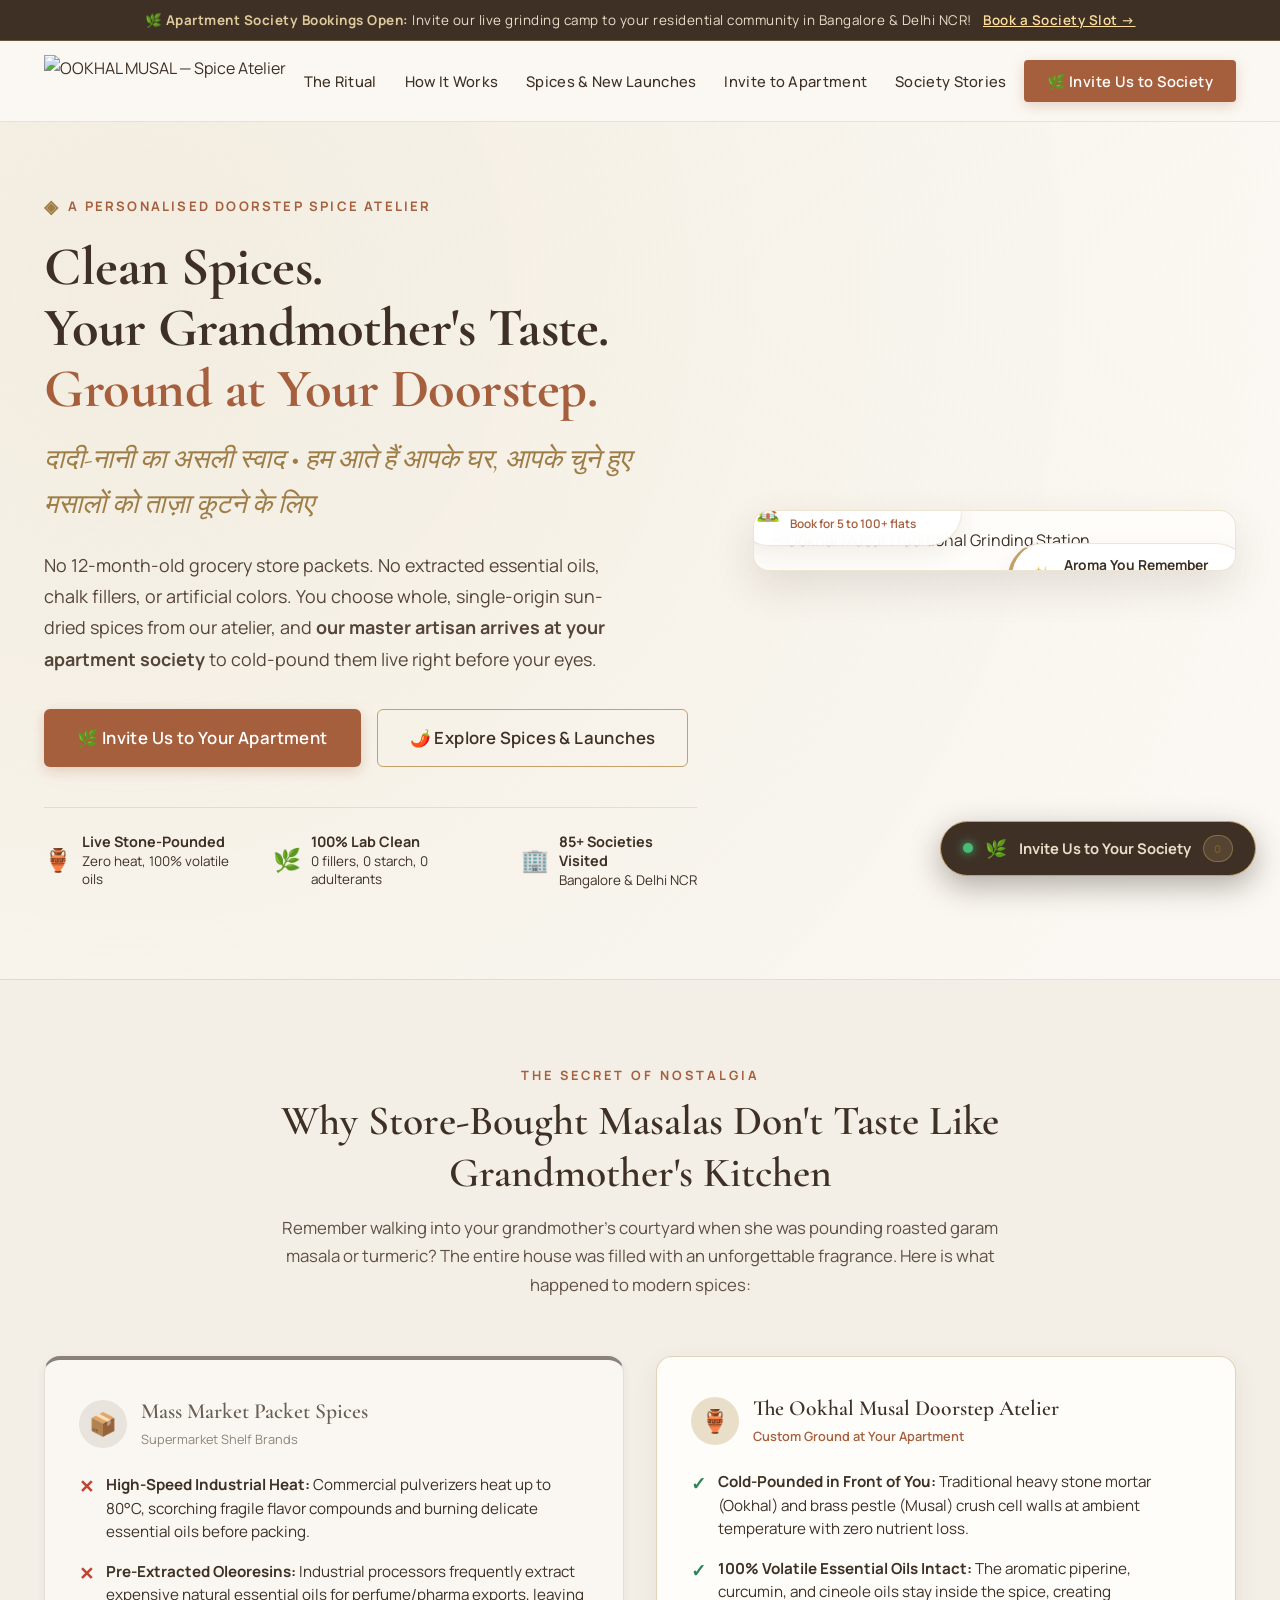
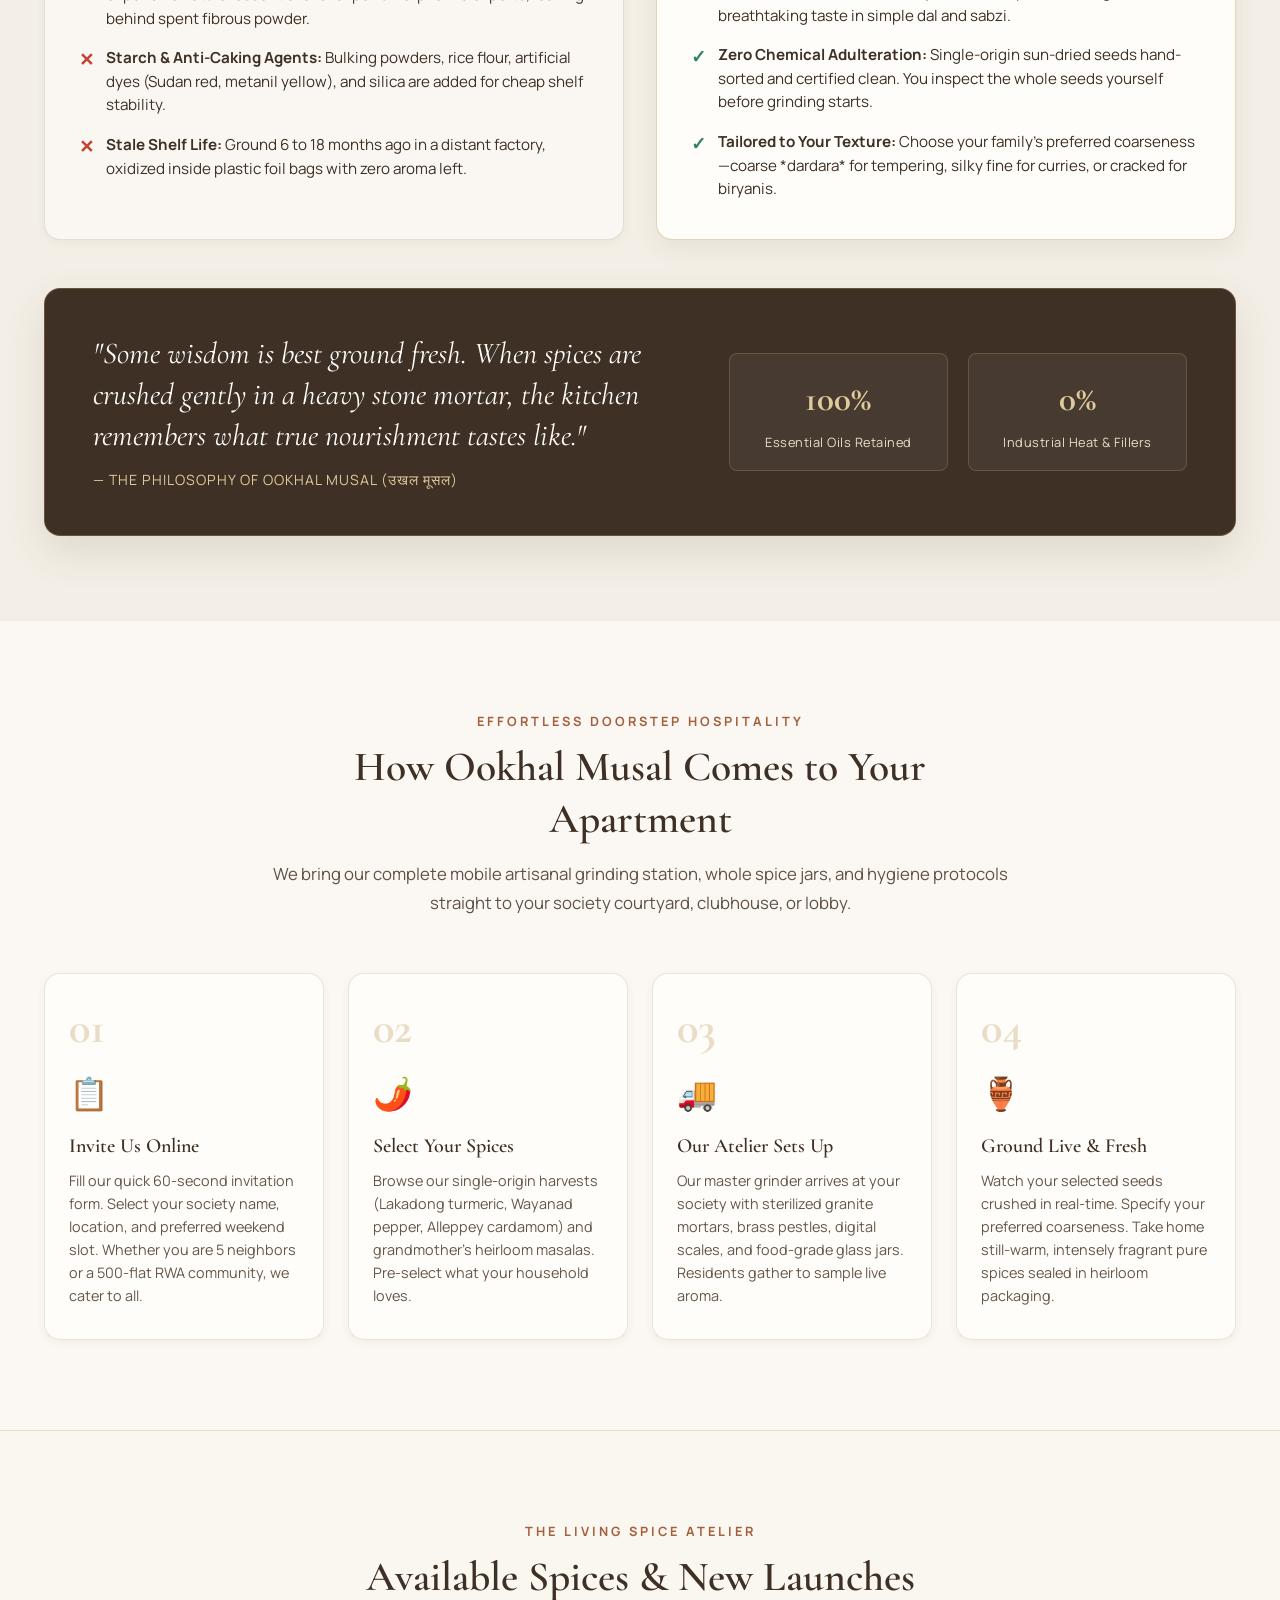
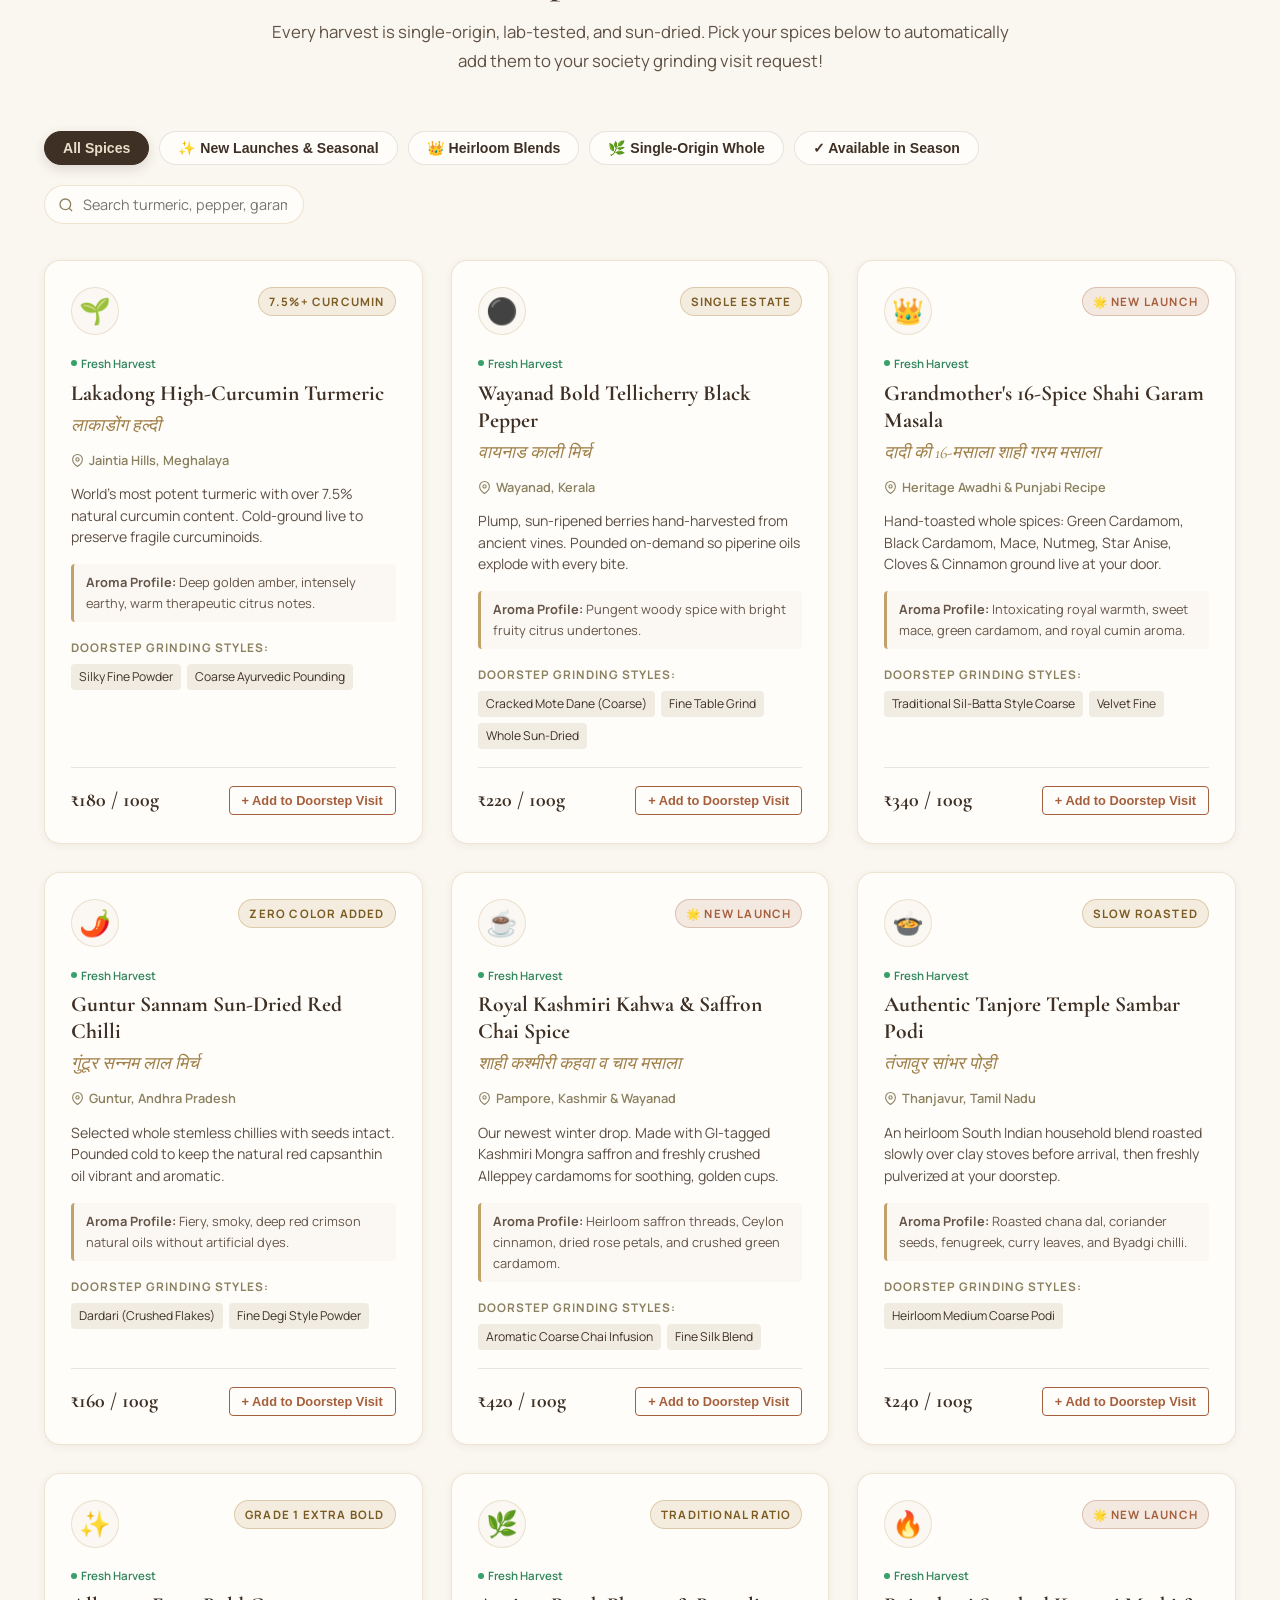
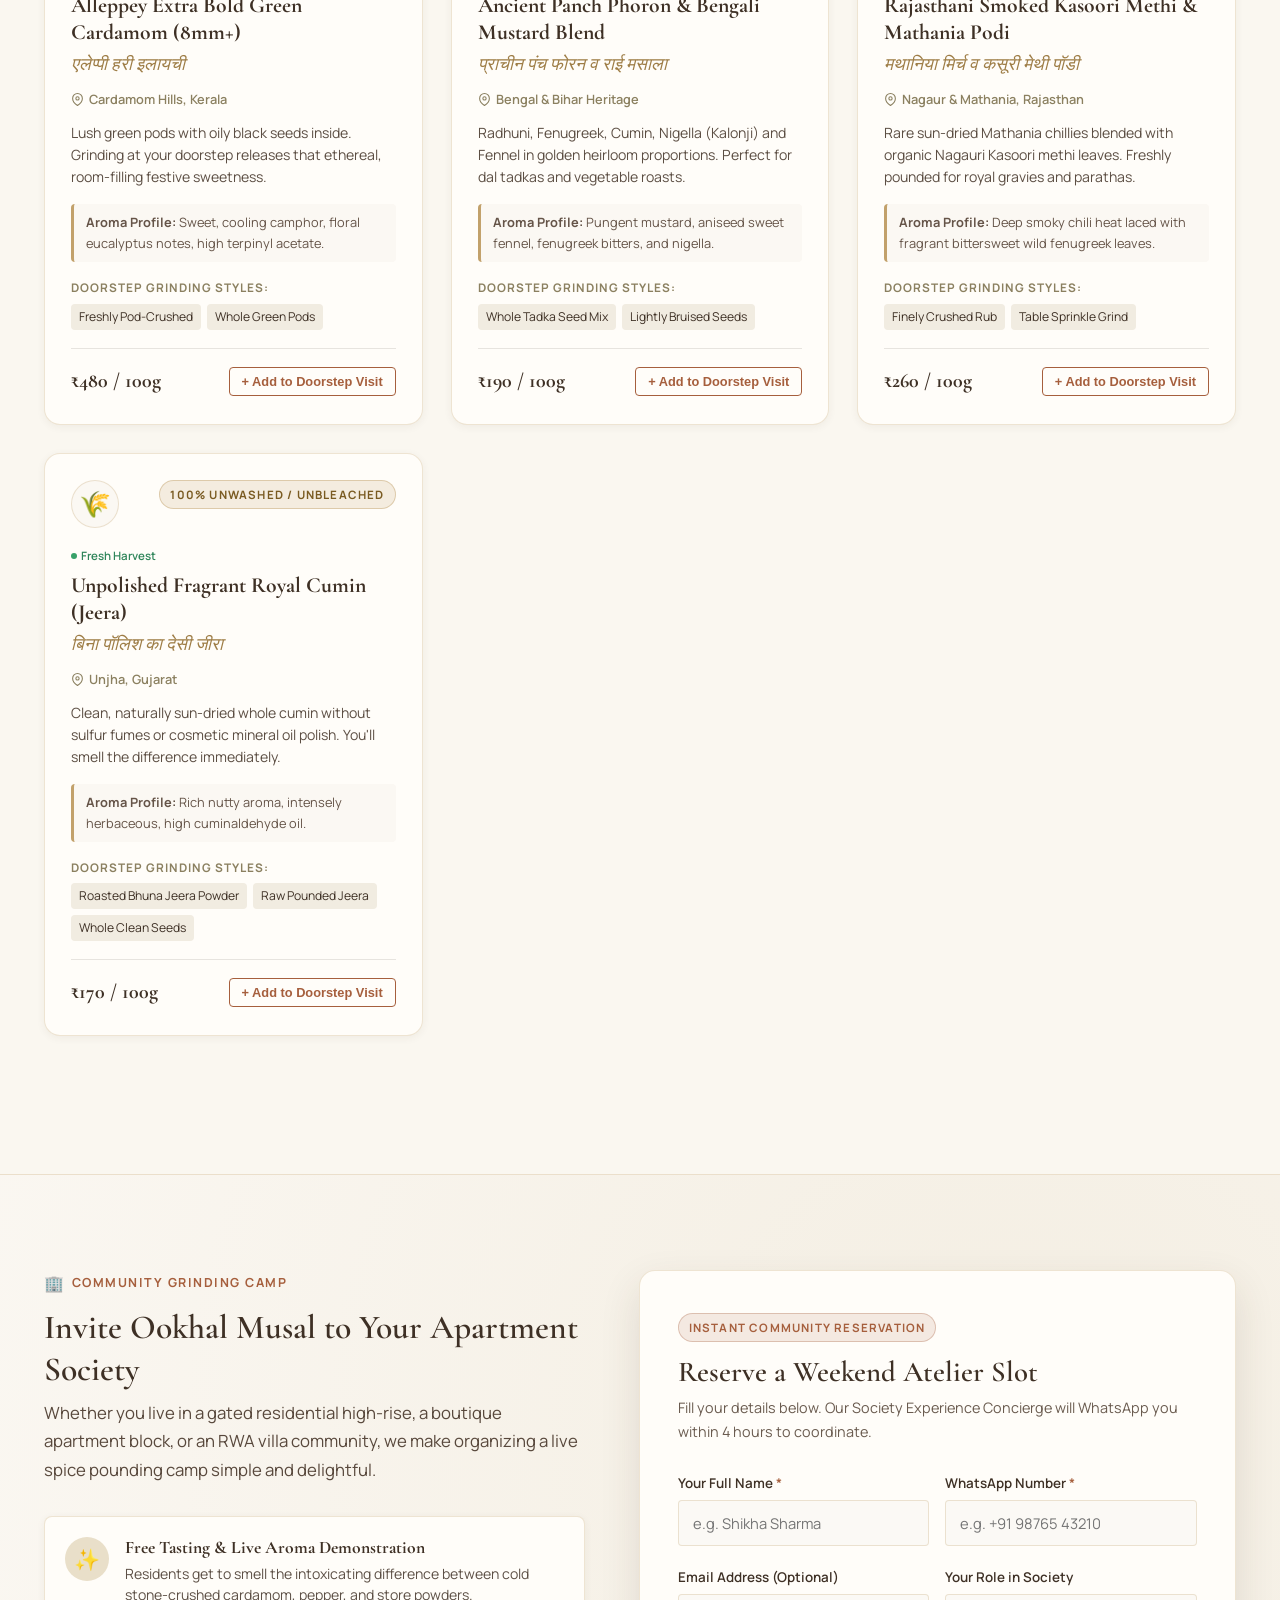
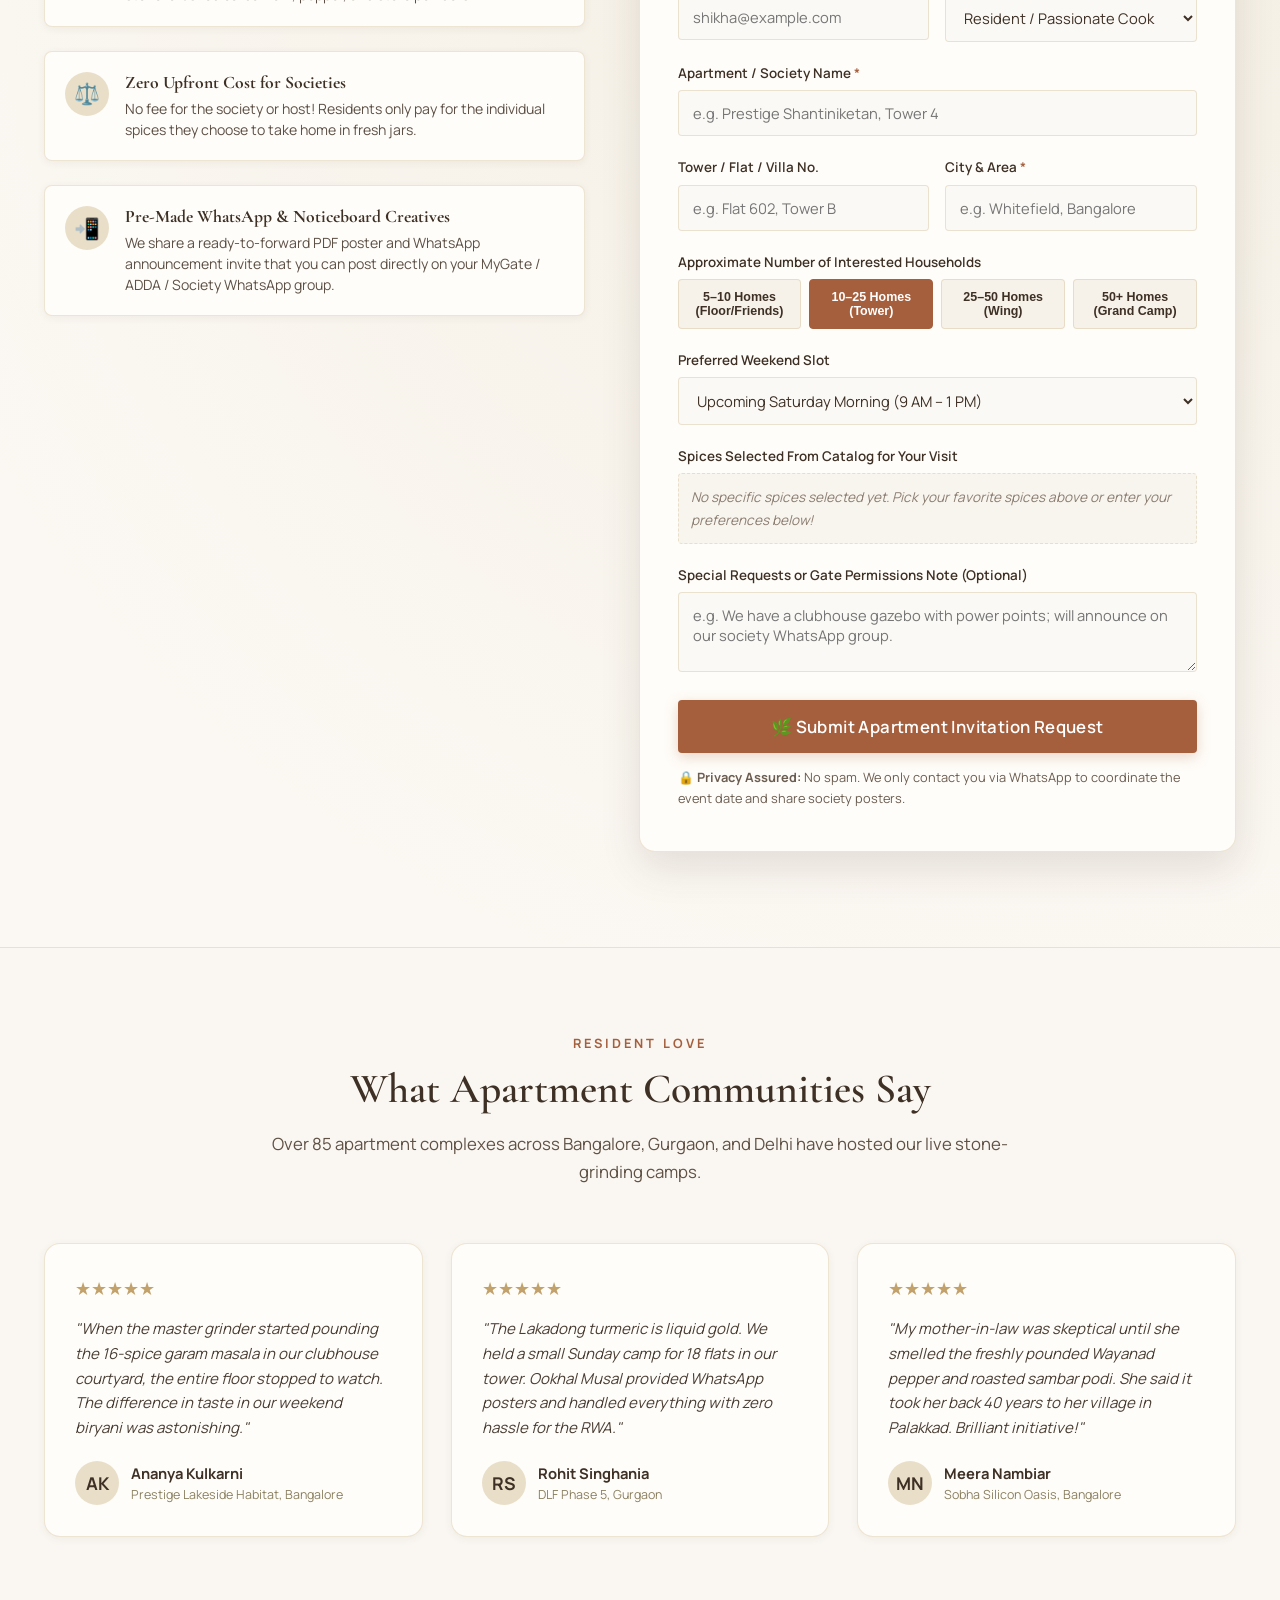
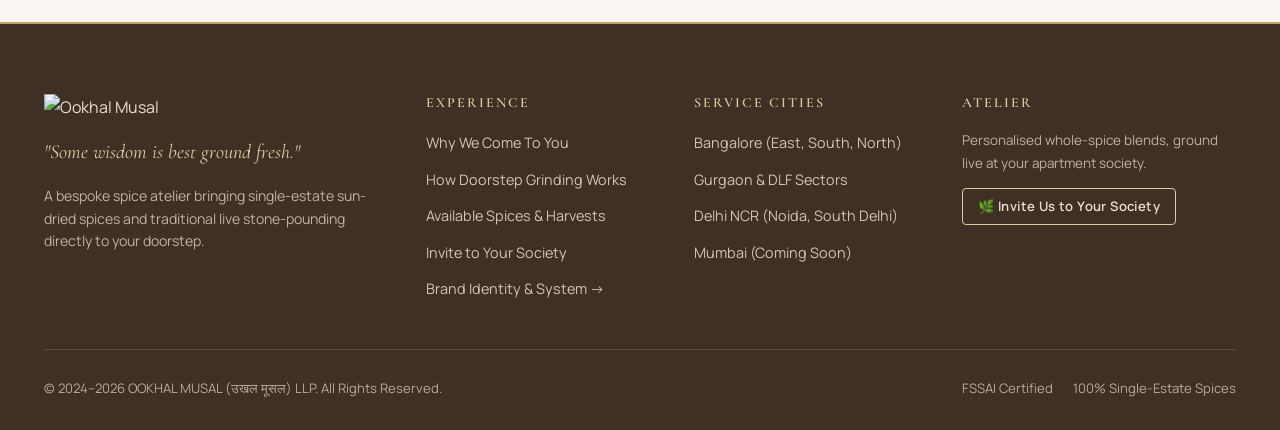
==== commit 5a096060: "seo: comprehensive meta tags, JSON-LD schema, Open Graph, sitemap.xml, robots.txt, semantic HTML" ====
--- a/index.html
+++ b/index.html
@@ -3,29 +3,217 @@
 <head>
   <meta charset="UTF-8">
   <meta name="viewport" content="width=device-width, initial-scale=1.0">
-  <title>OOKHAL MUSAL (उखल मूसल) — Clean Spices, Your Grandmother's Taste, Ground at Your Doorstep</title>
-  <meta name="description" content="Ookhal Musal is a luxury personalized spice atelier. We bring single-estate sun-dried spices and our stone-and-brass grinding station directly to your apartment or society. Freshly pounded before your eyes.">
-
-  <!-- Favicon / Brand Symbol -->
+
+  <!-- ═══════════════════════════════════════════════════════
+       PRIMARY SEO META TAGS
+  ═══════════════════════════════════════════════════════ -->
+  <title>Ookhal Musal — Fresh-Ground Spices at Your Doorstep | Personalised Masala Atelier India</title>
+  <meta name="description" content="Ookhal Musal brings traditional stone-pounded, freshly ground spices directly to your apartment society. Book a live grinding camp for your residential community in Bangalore, Gurgaon & Delhi NCR. Zero fillers. Single-estate whole spices. Your grandmother's taste, delivered today.">
+  <meta name="keywords" content="fresh ground spices India, doorstep spice grinding, personalised masala, live spice grinding apartment society, fresh garam masala home delivery, single origin spices Bangalore, custom masala blends, traditional stone mortar spice grinding, fresh turmeric powder, whole spices Bangalore Gurgaon Delhi">
+  <meta name="author" content="Ookhal Musal">
+  <meta name="robots" content="index, follow, max-snippet:-1, max-image-preview:large, max-video-preview:-1">
+  <link rel="canonical" href="https://www.ookhalmusal.com/">
+
+  <!-- ═══════════════════════════════════════════════════════
+       OPEN GRAPH (Facebook, LinkedIn, WhatsApp Preview)
+  ═══════════════════════════════════════════════════════ -->
+  <meta property="og:type" content="website">
+  <meta property="og:site_name" content="Ookhal Musal">
+  <meta property="og:title" content="Ookhal Musal — Fresh-Ground Spices at Your Doorstep">
+  <meta property="og:description" content="We bring our stone grinding station to your apartment society. Single-estate whole spices, freshly pounded live. Book a community spice camp in Bangalore, Gurgaon & Delhi NCR.">
+  <meta property="og:url" content="https://www.ookhalmusal.com/">
+  <meta property="og:image" content="https://www.ookhalmusal.com/assets/images/og-cover.jpg">
+  <meta property="og:image:width" content="1200">
+  <meta property="og:image:height" content="630">
+  <meta property="og:image:alt" content="Ookhal Musal — Traditional stone mortar with whole spices being freshly ground at a residential society">
+  <meta property="og:locale" content="en_IN">
+
+  <!-- ═══════════════════════════════════════════════════════
+       TWITTER / X CARD
+  ═══════════════════════════════════════════════════════ -->
+  <meta name="twitter:card" content="summary_large_image">
+  <meta name="twitter:site" content="@ookhalmusal">
+  <meta name="twitter:creator" content="@ookhalmusal">
+  <meta name="twitter:title" content="Ookhal Musal — Fresh-Ground Spices at Your Doorstep">
+  <meta name="twitter:description" content="Traditional stone-pounded fresh spices, live at your apartment society. Zero fillers. Zero heat. 100% grandmother's flavour.">
+  <meta name="twitter:image" content="https://www.ookhalmusal.com/assets/images/og-cover.jpg">
+
+  <!-- ═══════════════════════════════════════════════════════
+       GEO & LANGUAGE TARGETING
+  ═══════════════════════════════════════════════════════ -->
+  <meta name="geo.region" content="IN-KA">
+  <meta name="geo.placename" content="Bangalore, Karnataka, India">
+  <meta name="language" content="English">
+  <link rel="alternate" hreflang="en-in" href="https://www.ookhalmusal.com/">
+  <link rel="alternate" hreflang="x-default" href="https://www.ookhalmusal.com/">
+
+  <!-- ═══════════════════════════════════════════════════════
+       FAVICON & APP ICONS
+  ═══════════════════════════════════════════════════════ -->
   <link rel="icon" type="image/svg+xml" href="brand-identity/vector-svg/symbol-antique-brass.svg">
-
-  <!-- Google Fonts: Cormorant Garamond & Manrope -->
+  <link rel="apple-touch-icon" href="brand-identity/vector-svg/symbol-antique-brass.svg">
+  <meta name="theme-color" content="#3A2E2B">
+
+  <!-- ═══════════════════════════════════════════════════════
+       PERFORMANCE: FONT PRECONNECT & PRELOAD
+  ═══════════════════════════════════════════════════════ -->
   <link rel="preconnect" href="https://fonts.googleapis.com">
   <link rel="preconnect" href="https://fonts.gstatic.com" crossorigin>
+  <link rel="preload" href="assets/css/style.css" as="style">
   <link href="https://fonts.googleapis.com/css2?family=Cormorant+Garamond:ital,wght@0,400;0,500;0,600;0,700;1,400;1,600&family=Manrope:wght@300;400;500;600;700;800&display=swap" rel="stylesheet">
 
-  <!-- Custom Stylesheet -->
+  <!-- ═══════════════════════════════════════════════════════
+       STRUCTURED DATA — JSON-LD
+  ═══════════════════════════════════════════════════════ -->
+  <script type="application/ld+json">
+  {
+    "@context": "https://schema.org",
+    "@graph": [
+      {
+        "@type": "LocalBusiness",
+        "@id": "https://www.ookhalmusal.com/#business",
+        "name": "Ookhal Musal",
+        "alternateName": "उखल मूसल",
+        "description": "Ookhal Musal is a personalised doorstep spice atelier offering live stone-grinding of single-estate whole spices at apartment societies and residential communities across India. Zero adulterants. Zero industrial heat. Fresh-pounded at your home.",
+        "url": "https://www.ookhalmusal.com",
+        "logo": "https://www.ookhalmusal.com/brand-identity/vector-svg/primary-logo-walnut-transparent.svg",
+        "image": "https://www.ookhalmusal.com/assets/images/og-cover.jpg",
+        "telephone": "+91-9876543210",
+        "email": "hello@ookhalmusal.com",
+        "priceRange": "₹₹",
+        "currenciesAccepted": "INR",
+        "paymentAccepted": "UPI, Cash, Bank Transfer",
+        "areaServed": [
+          {"@type": "City", "name": "Bangalore"},
+          {"@type": "City", "name": "Gurgaon"},
+          {"@type": "City", "name": "Delhi"},
+          {"@type": "City", "name": "Noida"},
+          {"@type": "City", "name": "Mumbai"}
+        ],
+        "serviceType": [
+          "Personalised Spice Grinding",
+          "Apartment Society Spice Camp",
+          "Doorstep Masala Grinding",
+          "Custom Masala Blending",
+          "Fresh Garam Masala",
+          "Fresh Turmeric Grinding"
+        ],
+        "sameAs": [
+          "https://www.instagram.com/ookhalmusal",
+          "https://wa.me/919876543210"
+        ]
+      },
+      {
+        "@type": "WebSite",
+        "@id": "https://www.ookhalmusal.com/#website",
+        "url": "https://www.ookhalmusal.com",
+        "name": "Ookhal Musal",
+        "description": "Personalised doorstep fresh-ground spice atelier serving apartment communities across India",
+        "publisher": {"@id": "https://www.ookhalmusal.com/#business"},
+        "potentialAction": {
+          "@type": "SearchAction",
+          "target": "https://www.ookhalmusal.com/?s={search_term_string}",
+          "query-input": "required name=search_term_string"
+        }
+      },
+      {
+        "@type": "WebPage",
+        "@id": "https://www.ookhalmusal.com/#webpage",
+        "url": "https://www.ookhalmusal.com",
+        "name": "Ookhal Musal — Fresh-Ground Spices at Your Doorstep | Personalised Masala Atelier India",
+        "description": "Book a live spice grinding camp for your apartment society. Single-estate whole spices freshly pounded at your doorstep in Bangalore, Gurgaon & Delhi NCR.",
+        "isPartOf": {"@id": "https://www.ookhalmusal.com/#website"},
+        "about": {"@id": "https://www.ookhalmusal.com/#business"},
+        "inLanguage": "en-IN",
+        "datePublished": "2026-11-20",
+        "dateModified": "2026-11-21"
+      },
+      {
+        "@type": "Service",
+        "@id": "https://www.ookhalmusal.com/#service-grinding",
+        "name": "Doorstep Live Spice Grinding Camp",
+        "provider": {"@id": "https://www.ookhalmusal.com/#business"},
+        "description": "Our master artisan arrives at your apartment society with traditional heavy stone mortars and single-estate sun-dried whole spices. Residents select, watch the grinding live, and receive freshly pounded personalised masalas.",
+        "areaServed": ["Bangalore", "Gurgaon", "Delhi NCR", "Noida"],
+        "audience": {
+          "@type": "Audience",
+          "audienceType": "Apartment residents and RWA communities"
+        }
+      },
+      {
+        "@type": "FAQPage",
+        "mainEntity": [
+          {
+            "@type": "Question",
+            "name": "How does Ookhal Musal's doorstep spice grinding work?",
+            "acceptedAnswer": {
+              "@type": "Answer",
+              "text": "You invite Ookhal Musal to your apartment society. Our artisan arrives with traditional stone mortars, whole single-estate sun-dried spices, and all equipment. Residents choose their spice blends, watch them ground live, and take home freshly pounded masalas — with zero industrial heat, zero fillers."
+            }
+          },
+          {
+            "@type": "Question",
+            "name": "Which cities does Ookhal Musal serve?",
+            "acceptedAnswer": {
+              "@type": "Answer",
+              "text": "Ookhal Musal currently operates in Bangalore (East, South, North), Gurgaon & DLF Sectors, Delhi NCR (Noida, South Delhi). Mumbai expansion is coming soon."
+            }
+          },
+          {
+            "@type": "Question",
+            "name": "What is the minimum group size for a society spice camp?",
+            "acceptedAnswer": {
+              "@type": "Answer",
+              "text": "We cater to groups of 5 homes to 500+ flat RWA communities. Whether it is a friendly tower block or a large society camp, we scale our setup accordingly."
+            }
+          },
+          {
+            "@type": "Question",
+            "name": "Are Ookhal Musal's spices free from adulterants?",
+            "acceptedAnswer": {
+              "@type": "Answer",
+              "text": "Yes. We source single-estate sun-dried whole spices with zero starch, zero artificial colour and zero anti-caking agents. Residents inspect the whole seeds themselves before grinding begins."
+            }
+          },
+          {
+            "@type": "Question",
+            "name": "What spices can I order through Ookhal Musal?",
+            "acceptedAnswer": {
+              "@type": "Answer",
+              "text": "Our atelier offers Lakadong High-Curcumin Turmeric, Wayanad Bold Tellicherry Black Pepper, Grandmother's 16-Spice Shahi Garam Masala, Guntur Sannam Red Chilli, Kashmiri Kahwa & Saffron Chai Spice, Tanjore Temple Sambar Podi, and many more. All are customisable to your preferred coarseness."
+            }
+          }
+        ]
+      },
+      {
+        "@type": "BreadcrumbList",
+        "itemListElement": [
+          {
+            "@type": "ListItem",
+            "position": 1,
+            "name": "Home",
+            "item": "https://www.ookhalmusal.com/"
+          }
+        ]
+      }
+    ]
+  }
+  </script>
+
+  <!-- ═══════════════════════════════════════════════════════
+       STYLESHEET
+  ═══════════════════════════════════════════════════════ -->
   <link rel="stylesheet" href="assets/css/style.css">
 </head>
 <body>
 
   <!-- Announcement Bar -->
-  <aside class="announcement-bar" role="region" aria-label="Announcement">
-    <span>🌿 <strong>Apartment Society Booking Open:</strong> Invite our live grinding camp to your residential community in Bangalore &amp; Delhi NCR! <a href="#invite-apartment">Book a Society Slot &rarr;</a></span>
+  <aside class="announcement-bar" role="region" aria-label="Current Offer">
+    <span>🌿 <strong>Apartment Society Bookings Open:</strong> Invite our live grinding camp to your residential community in Bangalore &amp; Delhi NCR! <a href="#invite-apartment">Book a Society Slot &rarr;</a></span>
   </aside>
 
   <!-- Site Navigation -->
-  <header class="site-header">
+  <header class="site-header" role="banner">
     <div class="container">
       <div class="nav-wrapper">
         <a href="#" class="brand-identity-link" aria-label="Ookhal Musal Home">
@@ -52,7 +240,8 @@
   </header>
 
   <!-- Hero Section -->
-  <section class="hero-section" id="hero">
+  <main id="main-content">
+  <section class="hero-section" id="hero" aria-label="Hero — Fresh-Ground Spices at Your Doorstep">
     <div class="container">
       <div class="hero-grid">
         <div class="hero-content">
@@ -130,7 +319,7 @@
   </section>
 
   <!-- The USP & Grandmother's Taste Comparison -->
-  <section class="usp-section" id="usp-story">
+  <section class="usp-section" id="usp-story" aria-label="Why Fresh-Ground Spices Taste Better">
     <div class="container">
       <div class="section-intro">
         <span class="section-pretitle">The Secret of Nostalgia</span>
@@ -225,7 +414,7 @@
   </section>
 
   <!-- How It Works (4 Simple Steps) -->
-  <section class="ritual-section" id="how-it-works">
+  <section class="ritual-section" id="how-it-works" aria-label="How Ookhal Musal Doorstep Grinding Works">
     <div class="container">
       <div class="section-intro">
         <span class="section-pretitle">Effortless Doorstep Hospitality</span>
@@ -467,7 +656,7 @@
   </section>
 
   <!-- Social Proof / Society Reviews -->
-  <section class="social-proof-section" id="testimonials">
+  <section class="social-proof-section" id="testimonials" aria-label="Resident Reviews and Society Testimonials">
     <div class="container">
       <div class="section-intro">
         <span class="section-pretitle">Resident Love</span>
@@ -523,8 +712,10 @@
     </div>
   </section>
 
+  </main><!-- /#main-content -->
+
   <!-- Site Footer -->
-  <footer class="site-footer">
+  <footer class="site-footer" role="contentinfo">
     <div class="container">
       <div class="footer-grid">
         <div>
